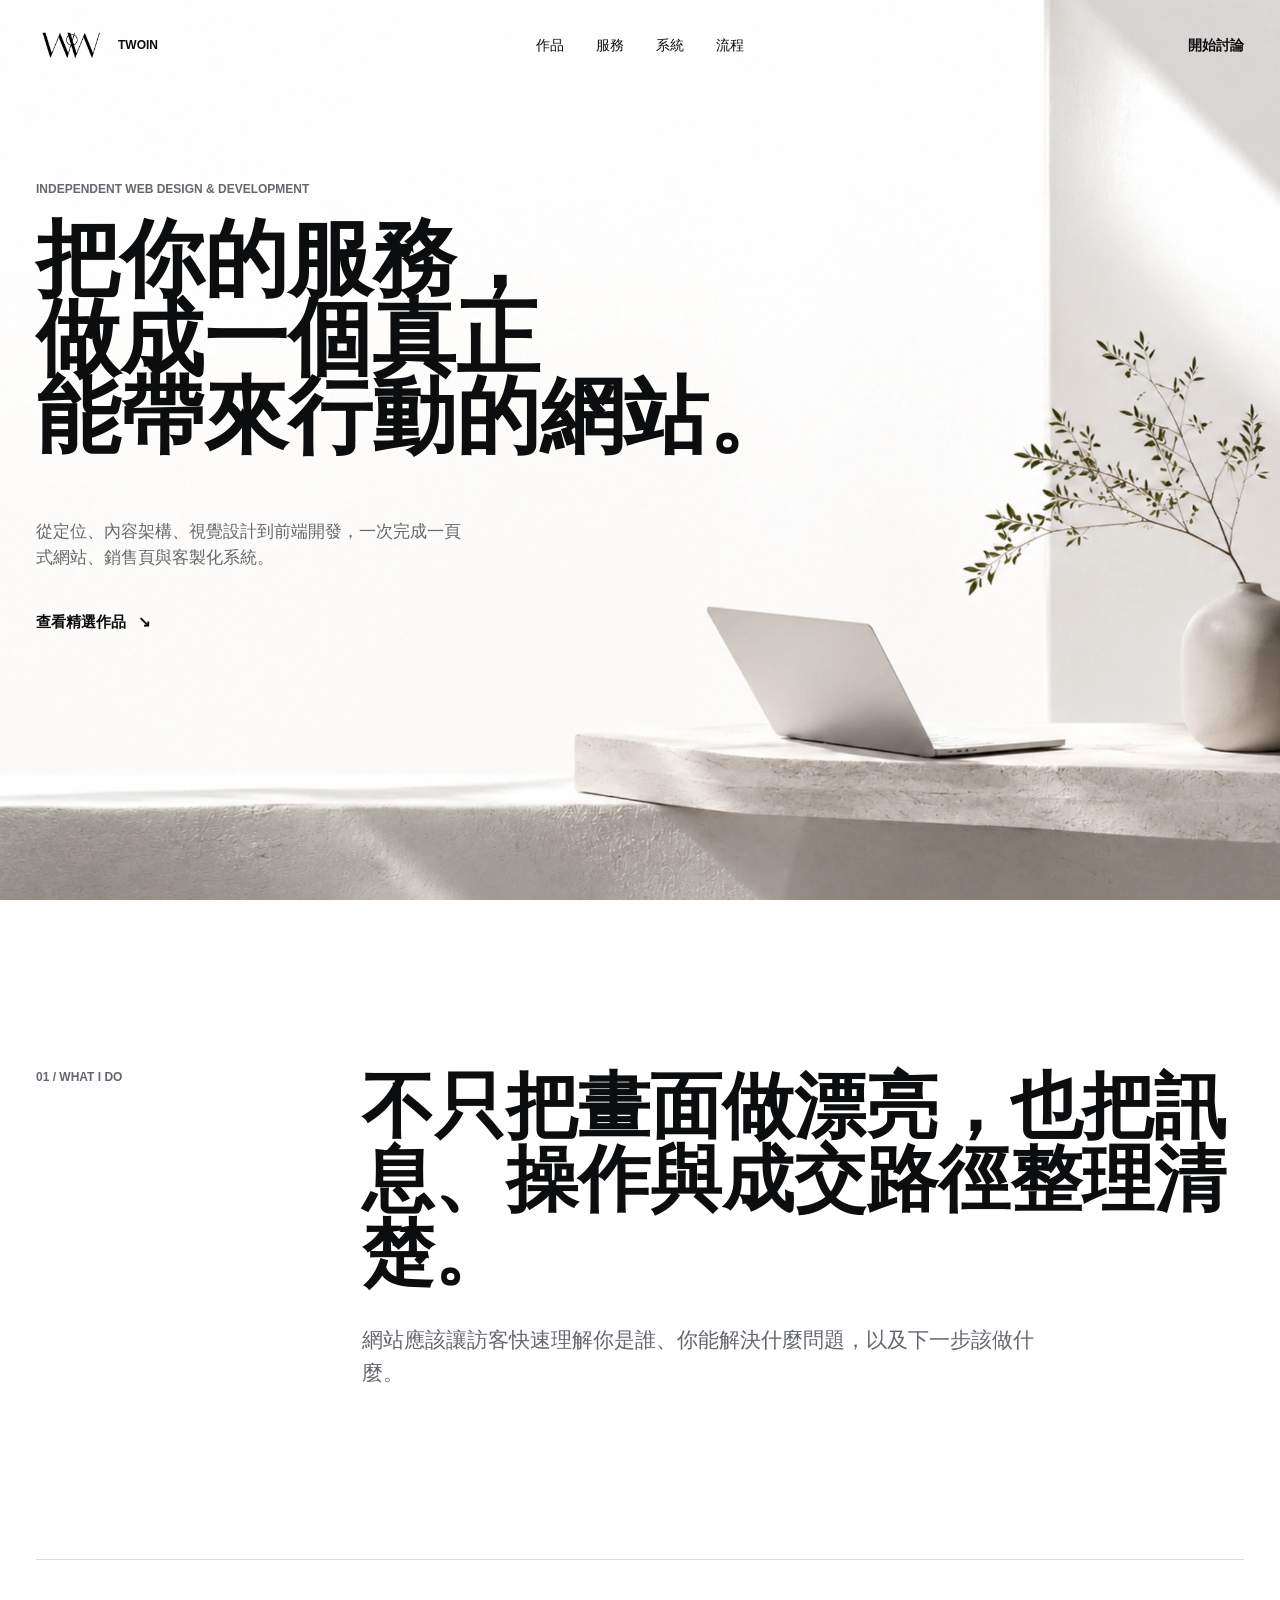
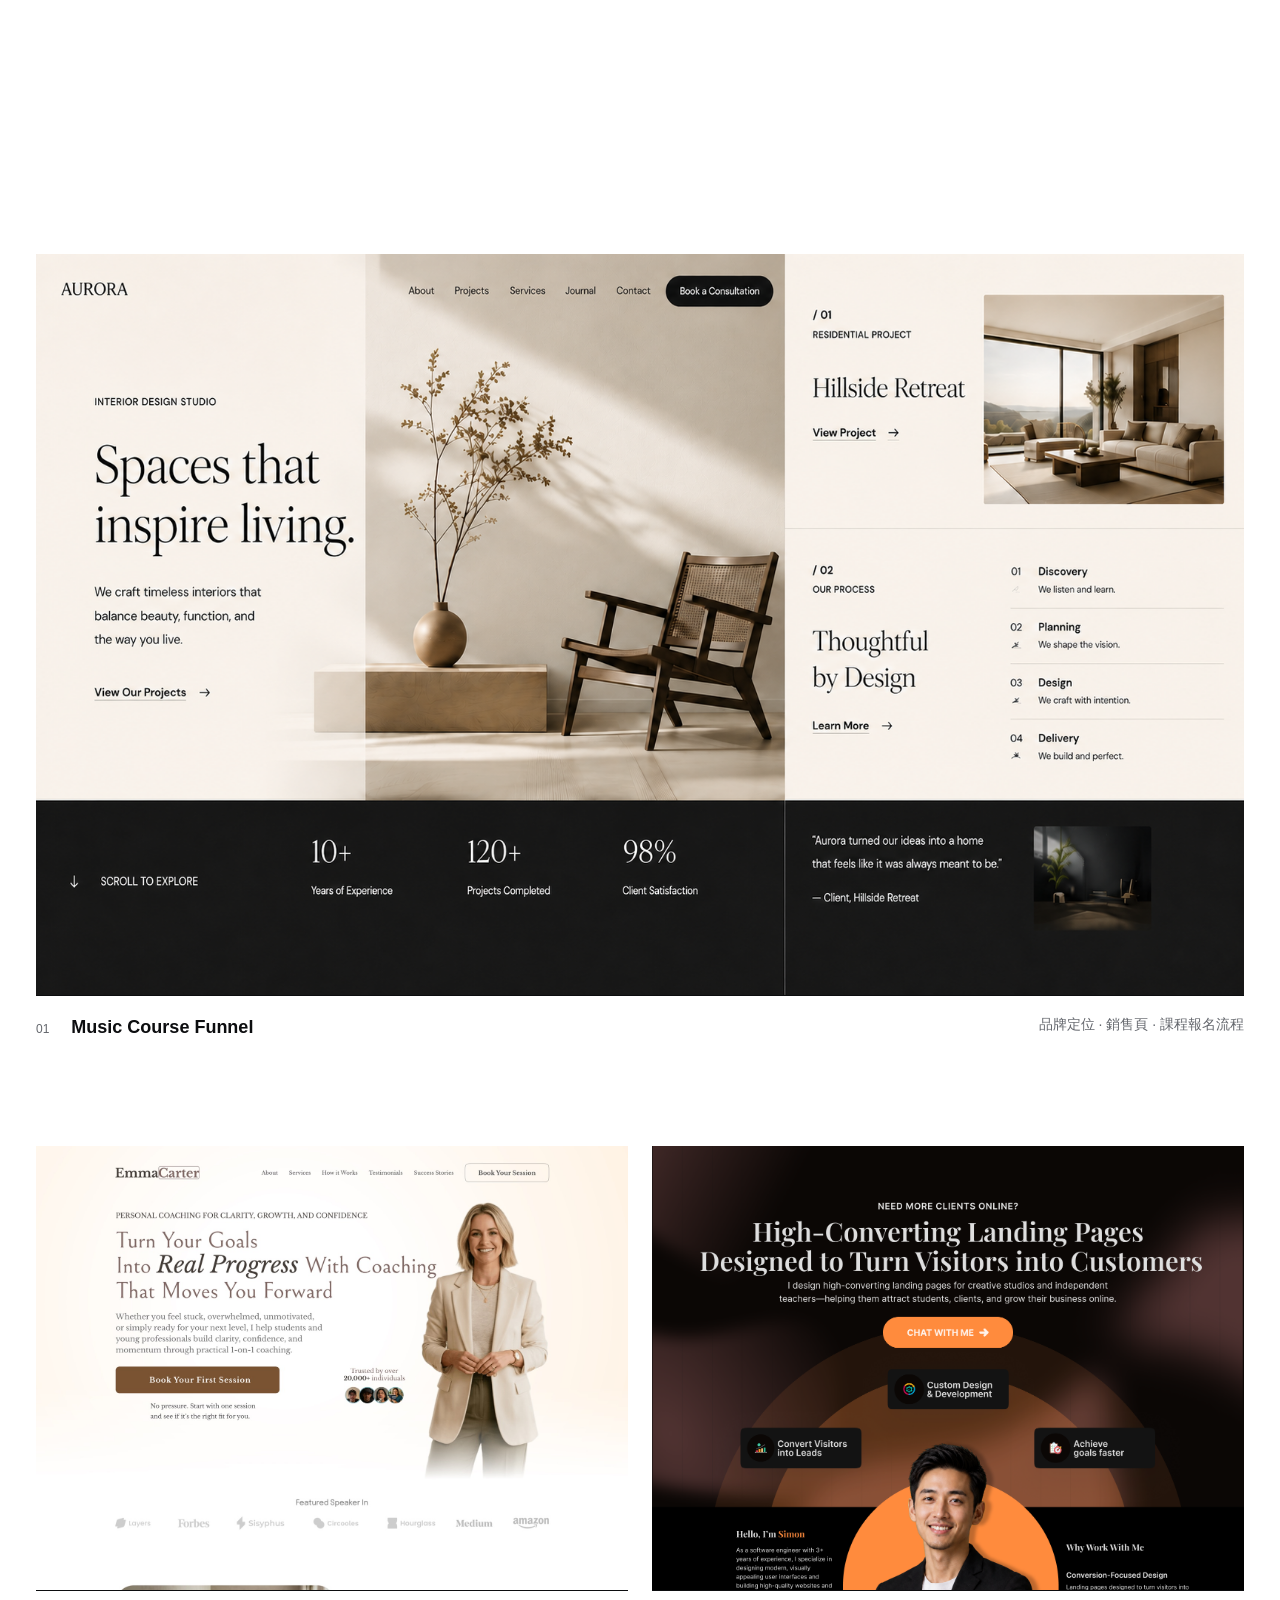
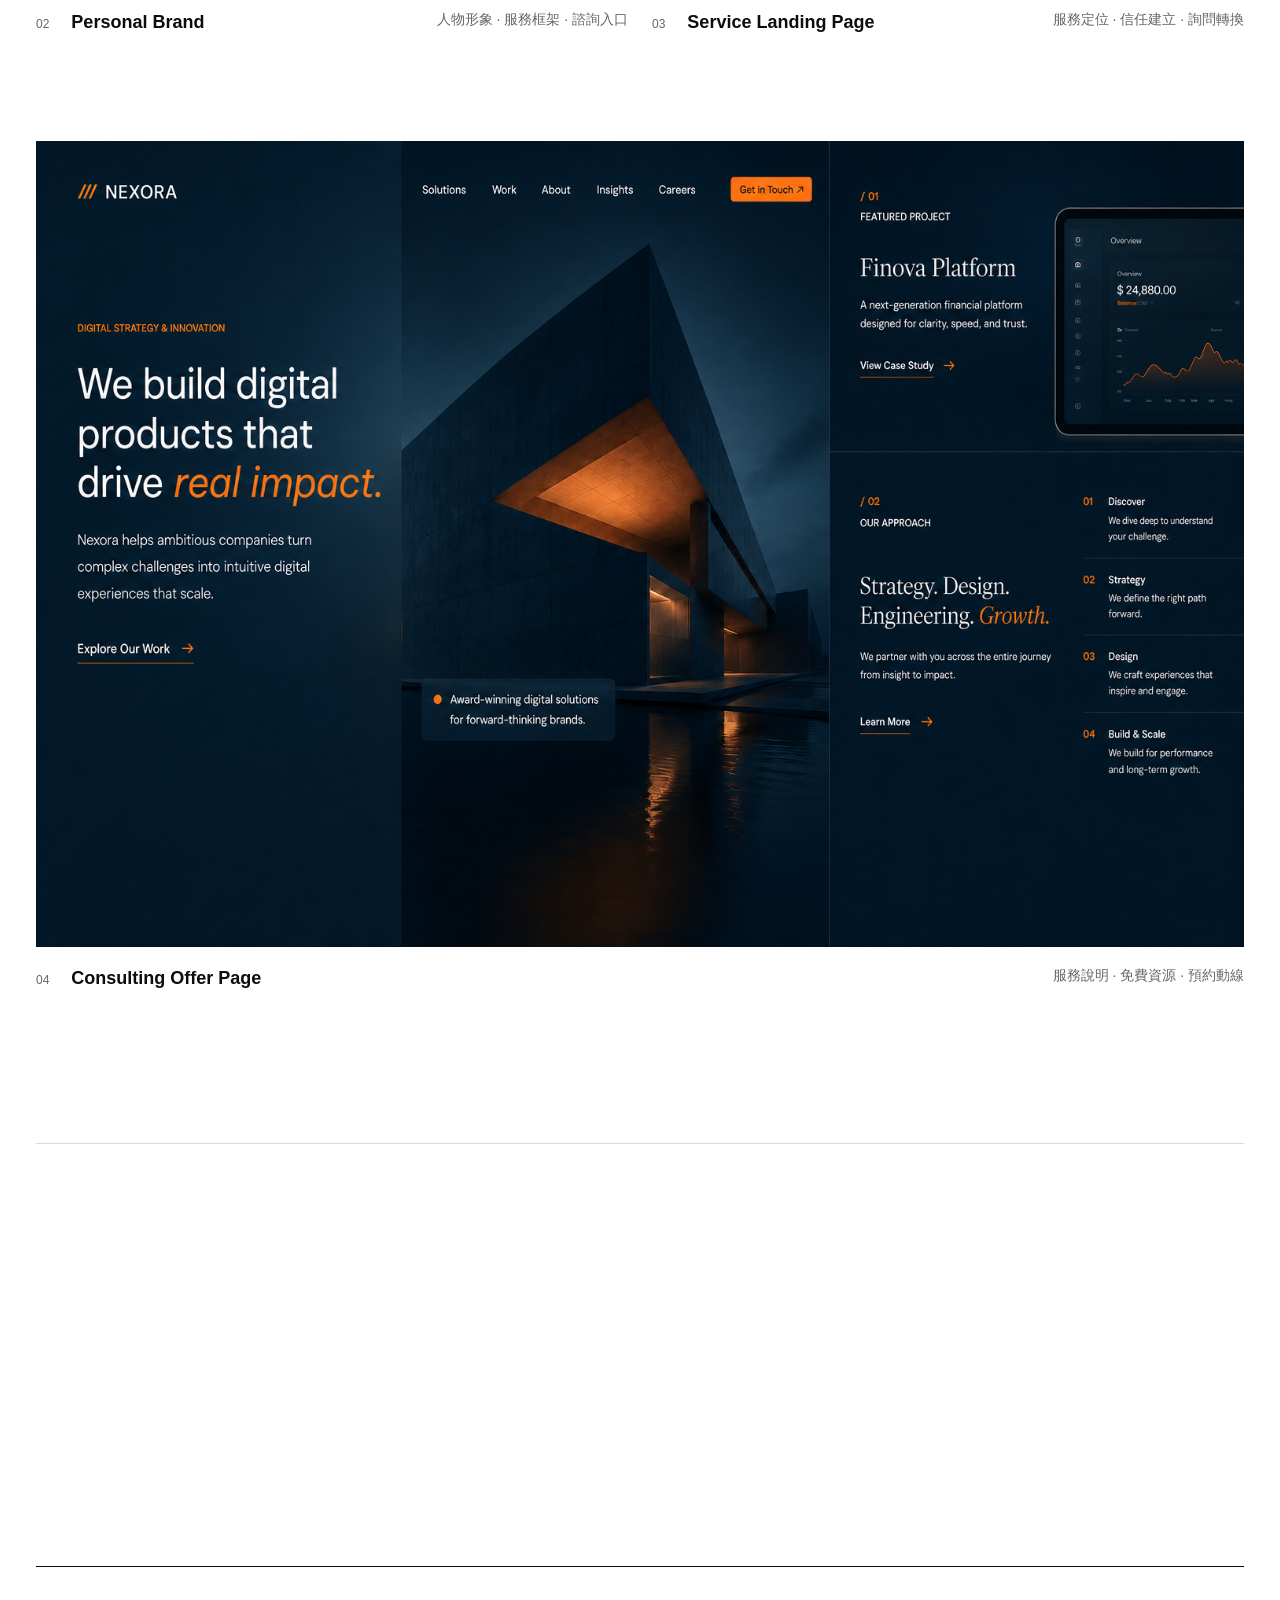
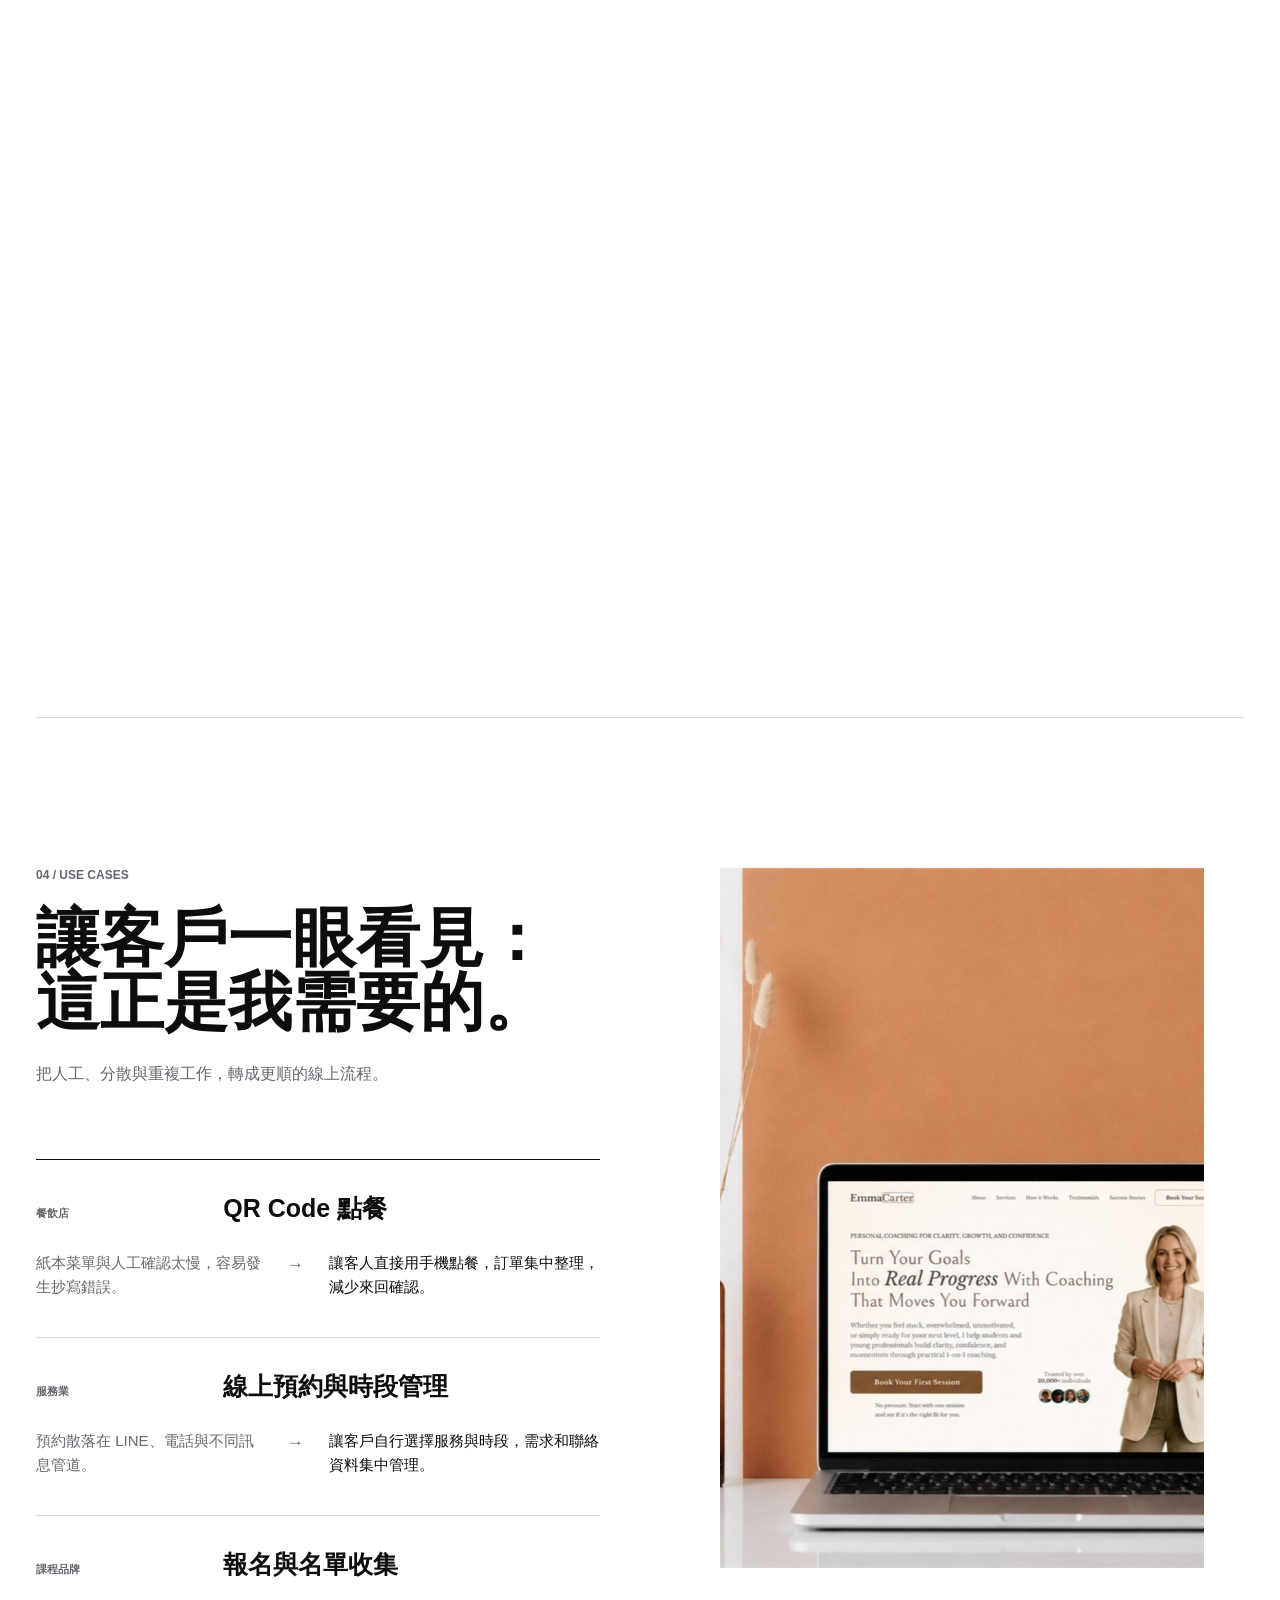
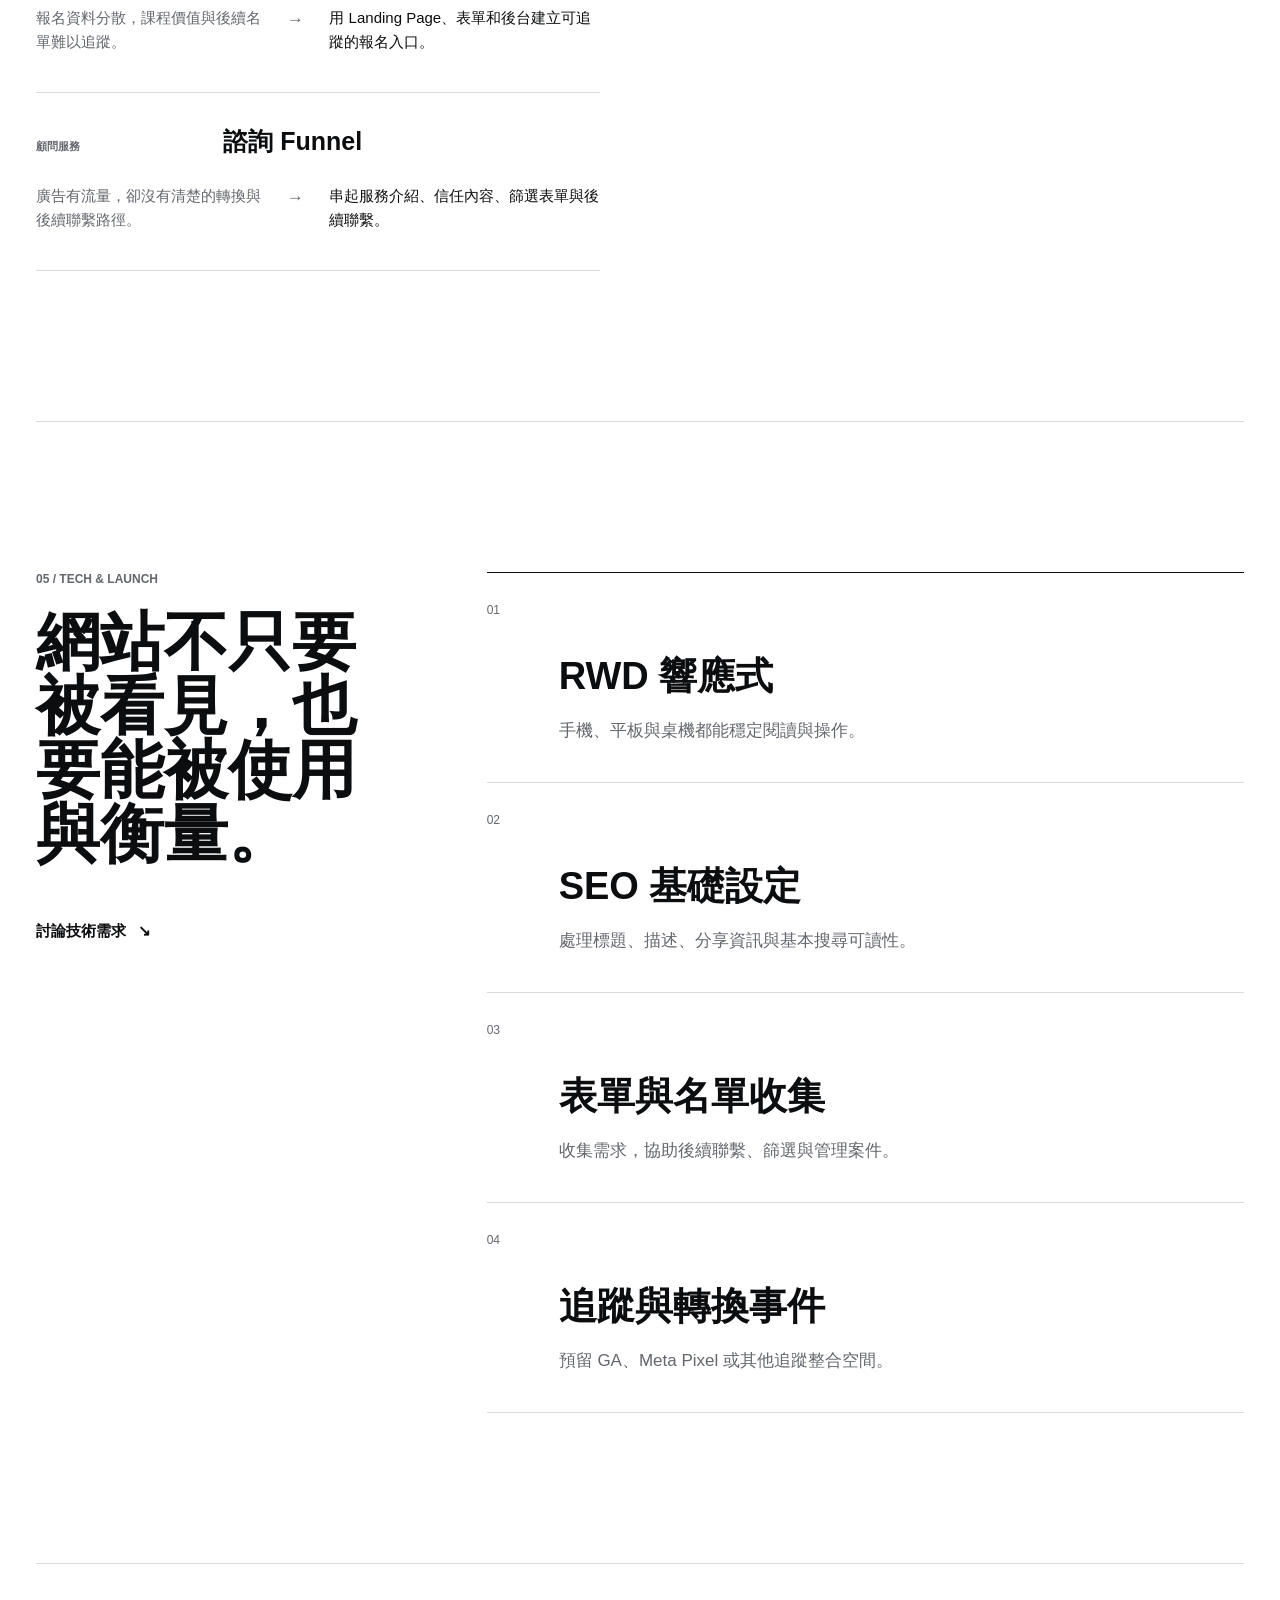
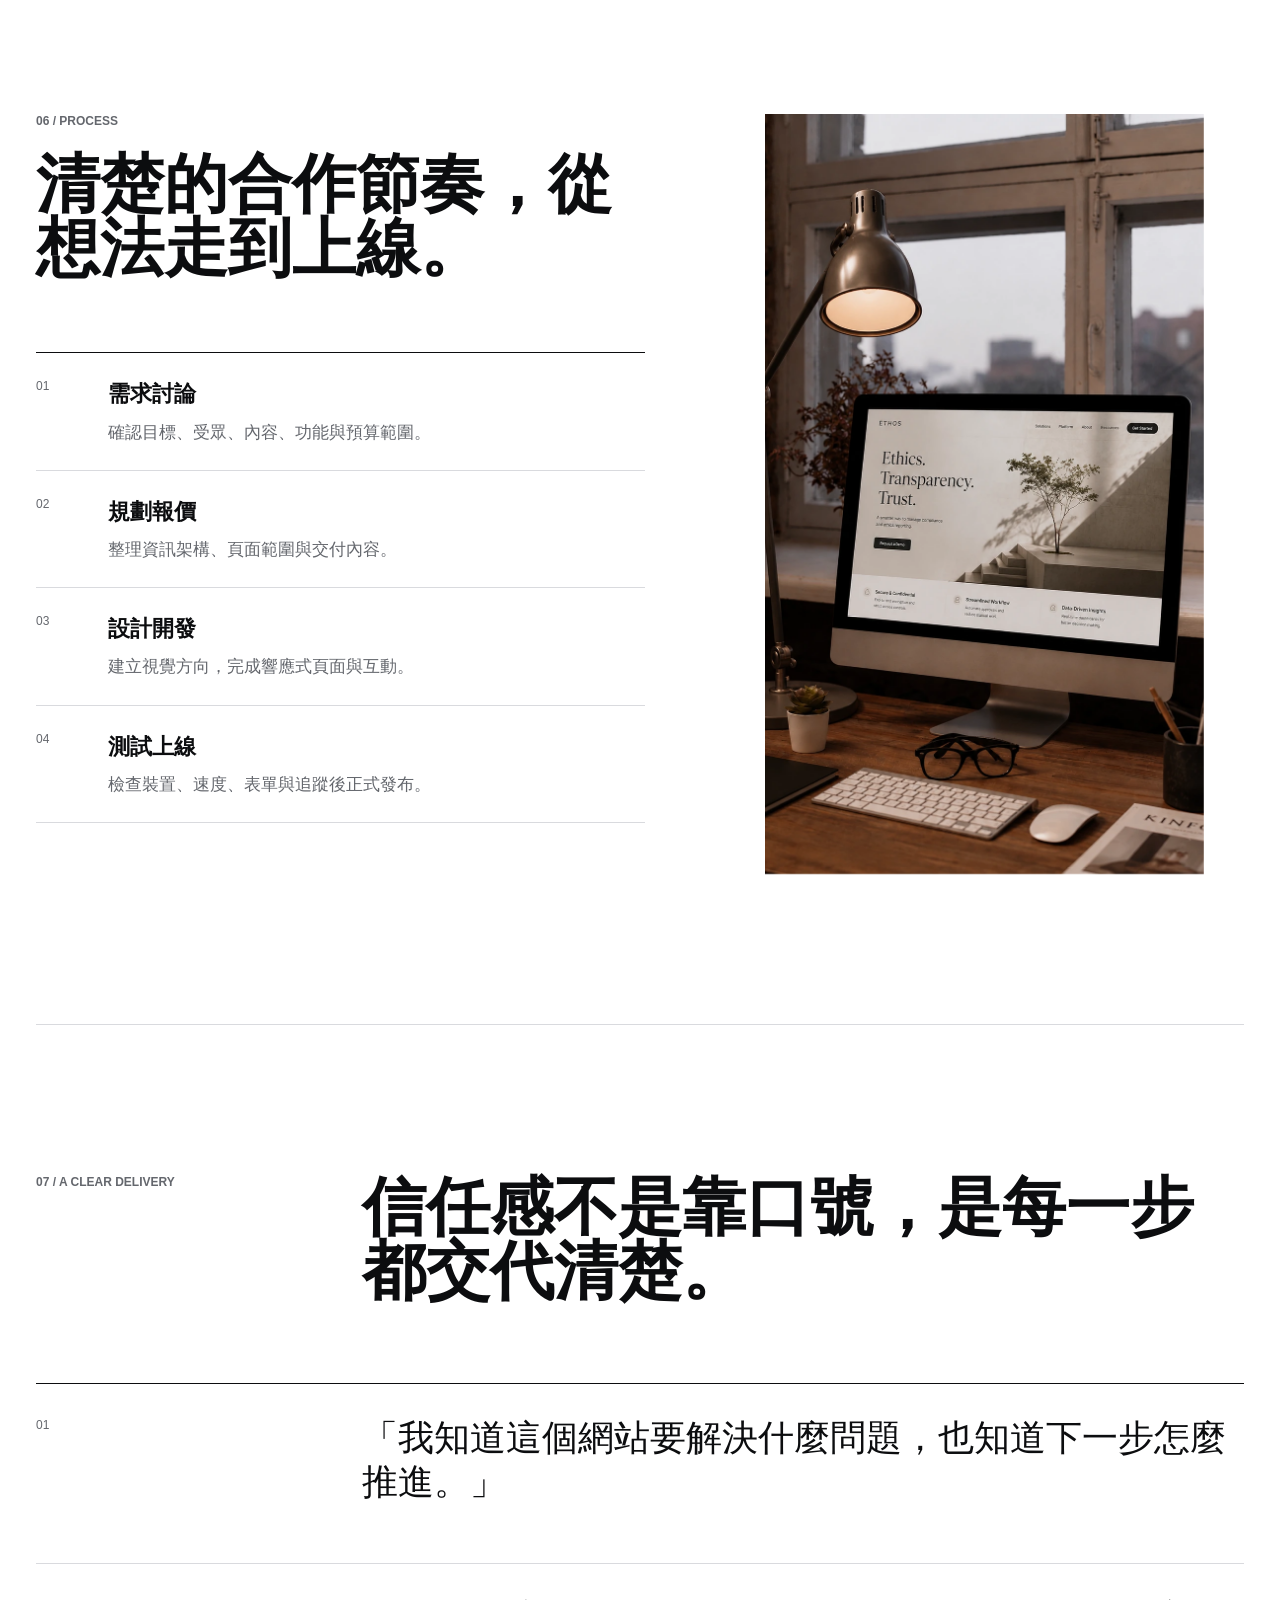
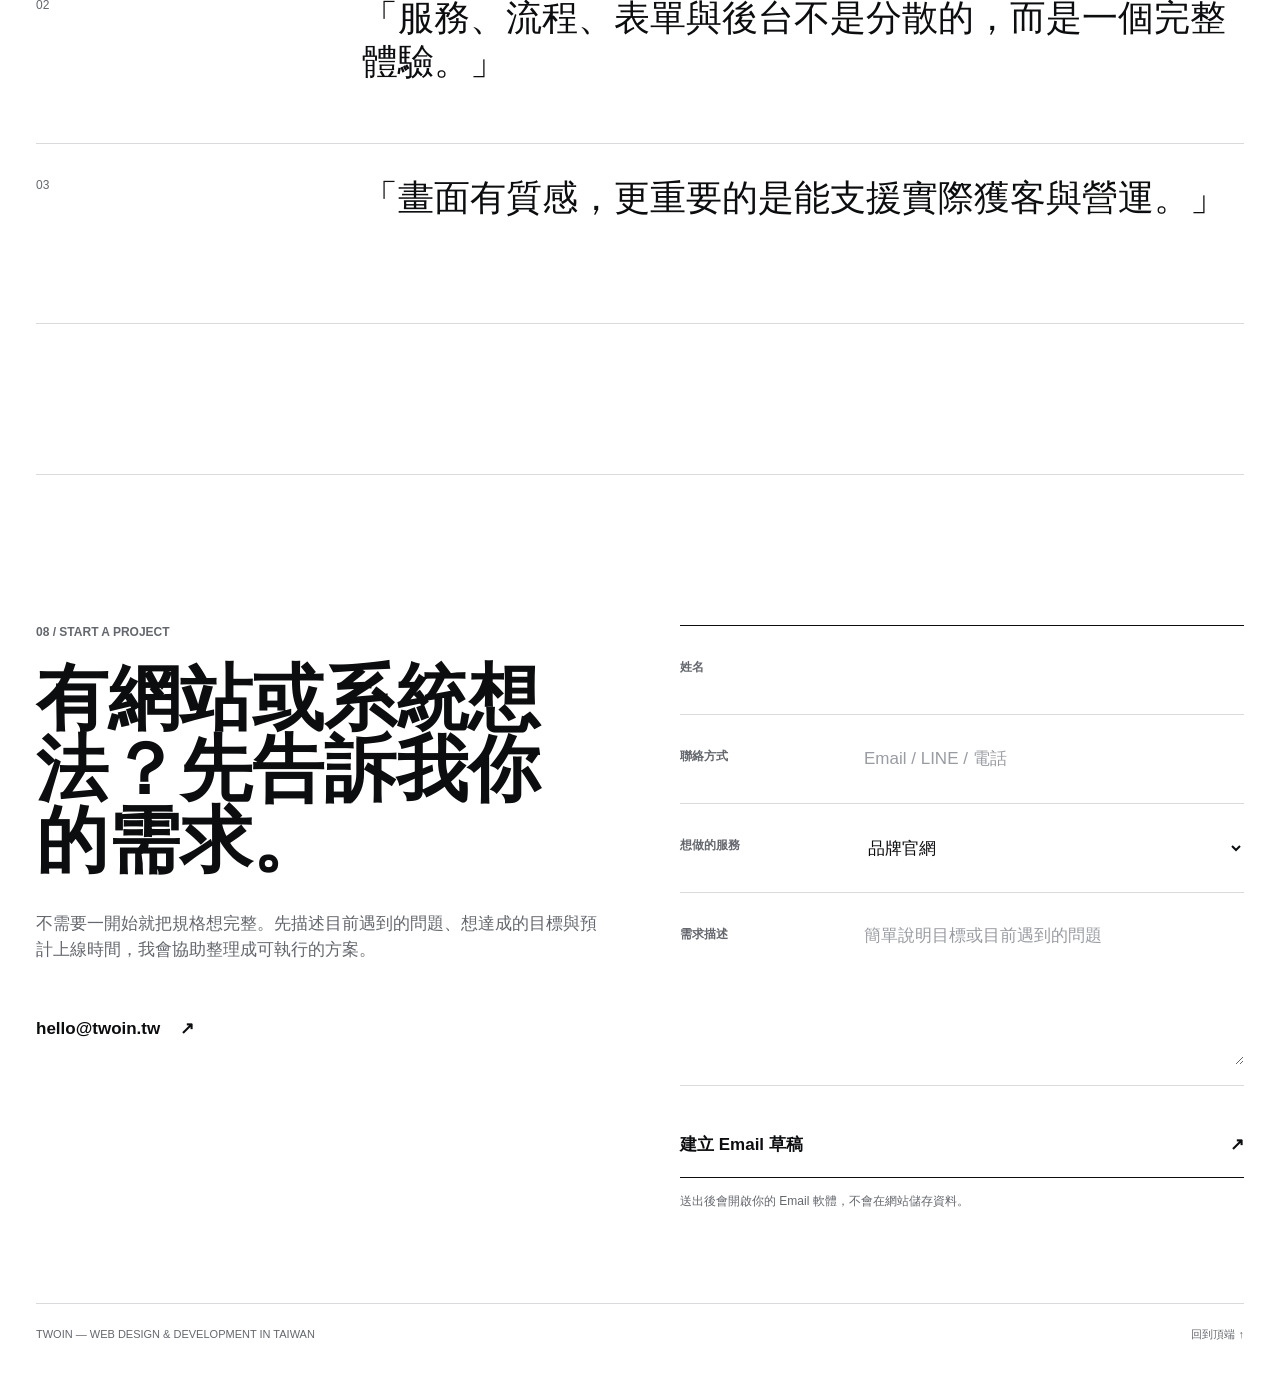
==== index.html @ ee0a01c5 "Add bilingual V2 website" ====
<!doctype html>
<html lang="zh-Hant">
  <head>
    <meta charset="utf-8" />
    <meta name="viewport" content="width=device-width, initial-scale=1" />
    <meta
      name="description"
      content="TWOIN 提供一頁式網站、銷售頁與客製化網站系統，從定位、設計、前端開發到上線一次完成。"
    />
    <meta name="theme-color" content="#ffffff" />
    <title>TWOIN｜網站設計、銷售頁與客製化系統</title>
    <link rel="alternate" hreflang="zh-Hant" href="./" />
    <link rel="alternate" hreflang="en" href="./en/" />
    <link rel="alternate" hreflang="x-default" href="./" />
    <link rel="preload" as="image" href="./assets/design/home-hero-background-v2.webp" type="image/webp" fetchpriority="high" />
    <link rel="stylesheet" href="./styles.css" />
    <noscript><style>.reveal{opacity:1;transform:none}</style></noscript>
    <script src="./app.js" defer></script>
  </head>
  <body>
    <a class="skip-link" href="#main">跳至主要內容</a>

    <header class="site-header" data-header>
      <a class="brand" href="#top" aria-label="TWOIN 首頁">
        <img src="./assets/design/twoin-logo-mark.png" alt="" width="240" height="110" />
        <span>TWOIN</span>
      </a>

      <nav class="main-nav" id="main-nav" aria-label="主要導覽" data-nav>
        <a href="#work">作品</a>
        <a href="#services">服務</a>
        <a href="#systems">系統</a>
        <a href="#process">流程</a>
      </nav>

      <a class="header-cta" href="#contact">開始討論</a>
      <button class="menu-toggle" type="button" aria-label="開啟選單" aria-controls="main-nav" aria-expanded="false" data-menu-toggle>
        <span></span><span></span>
      </button>
    </header>

    <main id="main">
      <section class="hero section-shell" id="top">
        <div class="hero-copy reveal">
          <p class="eyebrow">Independent web design &amp; development</p>
          <h1>把你的服務，<br />做成一個真正<br />能帶來行動的網站。</h1>
          <div class="hero-intro">
            <p>從定位、內容架構、視覺設計到前端開發，一次完成一頁式網站、銷售頁與客製化系統。</p>
            <a class="text-link" href="#work">查看精選作品 <span aria-hidden="true">↘</span></a>
          </div>
        </div>
      </section>

      <section class="statement section-shell" id="intro" aria-labelledby="statement-title">
        <p class="section-index reveal">01 / What I do</p>
        <div class="statement-content reveal">
          <h2 id="statement-title">不只把畫面做漂亮，也把訊息、操作與成交路徑整理清楚。</h2>
          <p>網站應該讓訪客快速理解你是誰、你能解決什麼問題，以及下一步該做什麼。</p>
        </div>
      </section>

      <section class="work section-shell" id="work" aria-labelledby="work-title">
        <div class="section-heading reveal">
          <p class="section-index">02 / Selected work</p>
          <h2 id="work-title">讓作品自己說話。</h2>
          <p>精選不同類型的網站作品，呈現實際的設計成果與應用方式。</p>
        </div>

        <div class="project-list">
          <article class="project project-wide reveal">
            <a href="#contact" aria-label="洽談音樂課程銷售頁專案">
              <div class="project-media project-media-showcase">
                <img src="./assets/work/aurora-showcase-full.png" alt="室內設計工作室網站版面案例" width="1602" height="982" loading="lazy" />
              </div>
              <div class="project-meta">
                <div><span>01</span><h3>Music Course Funnel</h3></div>
                <p>品牌定位 · 銷售頁 · 課程報名流程</p>
              </div>
            </a>
          </article>

          <article class="project reveal">
            <a href="#contact" aria-label="洽談教練個人品牌網站專案">
              <div class="project-media project-media-page">
                <img src="./assets/work/clarity-coach-landing.jpg" alt="教練個人品牌網站案例" width="1600" height="7960" loading="lazy" />
              </div>
              <div class="project-meta">
                <div><span>02</span><h3>Personal Brand</h3></div>
                <p>人物形象 · 服務框架 · 諮詢入口</p>
              </div>
            </a>
          </article>

          <article class="project reveal">
            <a href="#contact" aria-label="洽談網站設計服務頁專案">
              <div class="project-media project-media-page">
                <img src="./assets/work/music-lesson-landing.png" alt="網站設計服務 Landing Page 新版案例" width="1600" height="5742" loading="lazy" />
              </div>
              <div class="project-meta">
                <div><span>03</span><h3>Service Landing Page</h3></div>
                <p>服務定位 · 信任建立 · 詢問轉換</p>
              </div>
            </a>
          </article>

          <article class="project project-wide reveal">
            <a href="#contact" aria-label="洽談顧問服務轉換頁專案">
              <div class="project-media project-media-nexora">
                <img src="./assets/work/nexora-showcase-complete-v2.png" alt="數位產品與平台設計網站案例" width="1536" height="1024" loading="lazy" />
              </div>
              <div class="project-meta">
                <div><span>04</span><h3>Consulting Offer Page</h3></div>
                <p>服務說明 · 免費資源 · 預約動線</p>
              </div>
            </a>
          </article>
        </div>
      </section>

      <section class="services section-shell" id="services" aria-labelledby="services-title">
        <div class="section-heading reveal">
          <p class="section-index">03 / Services</p>
          <h2 id="services-title">從第一個頁面，到能長期使用的網站系統。</h2>
          <p>依照你的商業目標與實際營運方式，選擇合適的交付範圍。</p>
        </div>

        <div class="service-rows">
          <article class="service-row reveal">
            <span>01</span><h3>品牌官網</h3><p>建立可信任的公司形象，整理服務、品牌資訊、聯絡入口與 SEO 基礎。</p>
          </article>
          <article class="service-row reveal">
            <span>02</span><h3>Landing Page</h3><p>聚焦一個產品或服務，讓訪客更容易理解價值、留下名單或預約。</p>
          </article>
          <article class="service-row reveal">
            <span>03</span><h3>銷售頁與 Funnel</h3><p>串起流量、信任、表單與後續聯繫，讓行銷不只停在曝光。</p>
          </article>
          <article class="service-row reveal">
            <span>04</span><h3>客製化網站系統</h3><p>依營運流程規劃預約、報名、訂單、資料收集與後台管理。</p>
          </article>
        </div>

      </section>

      <section class="use-cases section-shell" id="use-cases" aria-labelledby="use-cases-title">
        <div class="use-cases-copy reveal">
          <p class="section-index">04 / Use cases</p>
          <h2 id="use-cases-title">讓客戶一眼看見：這正是我需要的。</h2>
          <p class="use-cases-subtitle" id="systems">把人工、分散與重複工作，轉成更順的線上流程。</p>

          <div class="use-case-list">
            <article>
              <header class="use-case-heading"><span>餐飲店</span><h3>QR Code 點餐</h3></header>
              <div class="use-case-flow">
                <div><p>紙本菜單與人工確認太慢，容易發生抄寫錯誤。</p></div>
                <span class="case-arrow" aria-hidden="true">→</span>
                <div><p>讓客人直接用手機點餐，訂單集中整理，減少來回確認。</p></div>
              </div>
            </article>
            <article>
              <header class="use-case-heading"><span>服務業</span><h3>線上預約與時段管理</h3></header>
              <div class="use-case-flow">
                <div><p>預約散落在 LINE、電話與不同訊息管道。</p></div>
                <span class="case-arrow" aria-hidden="true">→</span>
                <div><p>讓客戶自行選擇服務與時段，需求和聯絡資料集中管理。</p></div>
              </div>
            </article>
            <article>
              <header class="use-case-heading"><span>課程品牌</span><h3>報名與名單收集</h3></header>
              <div class="use-case-flow">
                <div><p>報名資料分散，課程價值與後續名單難以追蹤。</p></div>
                <span class="case-arrow" aria-hidden="true">→</span>
                <div><p>用 Landing Page、表單和後台建立可追蹤的報名入口。</p></div>
              </div>
            </article>
            <article>
              <header class="use-case-heading"><span>顧問服務</span><h3>諮詢 Funnel</h3></header>
              <div class="use-case-flow">
                <div><p>廣告有流量，卻沒有清楚的轉換與後續聯繫路徑。</p></div>
                <span class="case-arrow" aria-hidden="true">→</span>
                <div><p>串起服務介紹、信任內容、篩選表單與後續聯繫。</p></div>
              </div>
            </article>
          </div>
        </div>
        <figure class="use-cases-media reveal">
          <img src="./assets/design/Page5.jpg" alt="顧問服務網站顯示於筆記型電腦的使用情境" width="933" height="1024" loading="lazy" />
        </figure>
      </section>

      <section class="tech section-shell" id="tech" aria-labelledby="tech-title">
        <div class="tech-intro reveal">
          <p class="section-index">05 / Tech &amp; launch</p>
          <h2 id="tech-title">網站不只要被看見，也要能被使用與衡量。</h2>
          <a class="text-link" href="#contact">討論技術需求 <span aria-hidden="true">↘</span></a>
        </div>
        <div class="tech-list">
          <article class="reveal"><span>01</span><h3>RWD 響應式</h3><p>手機、平板與桌機都能穩定閱讀與操作。</p></article>
          <article class="reveal"><span>02</span><h3>SEO 基礎設定</h3><p>處理標題、描述、分享資訊與基本搜尋可讀性。</p></article>
          <article class="reveal"><span>03</span><h3>表單與名單收集</h3><p>收集需求，協助後續聯繫、篩選與管理案件。</p></article>
          <article class="reveal"><span>04</span><h3>追蹤與轉換事件</h3><p>預留 GA、Meta Pixel 或其他追蹤整合空間。</p></article>
        </div>
      </section>

      <section class="process section-shell" id="process" aria-labelledby="process-title">
        <div class="process-copy reveal">
          <p class="section-index">06 / Process</p>
          <h2 id="process-title">清楚的合作節奏，從想法走到上線。</h2>
          <ol class="process-list">
            <li><span>01</span><div><h3>需求討論</h3><p>確認目標、受眾、內容、功能與預算範圍。</p></div></li>
            <li><span>02</span><div><h3>規劃報價</h3><p>整理資訊架構、頁面範圍與交付內容。</p></div></li>
            <li><span>03</span><div><h3>設計開發</h3><p>建立視覺方向，完成響應式頁面與互動。</p></div></li>
            <li><span>04</span><div><h3>測試上線</h3><p>檢查裝置、速度、表單與追蹤後正式發布。</p></div></li>
          </ol>
        </div>
        <figure class="process-media reveal">
          <img src="./assets/design/Page8-v3.webp" alt="網站專案於桌上型電腦中開發與測試" width="1023" height="1537" loading="lazy" />
        </figure>
      </section>

      <section class="proof section-shell" aria-labelledby="proof-title">
        <div class="section-heading reveal">
          <p class="section-index">07 / A clear delivery</p>
          <h2 id="proof-title">信任感不是靠口號，是每一步都交代清楚。</h2>
        </div>
        <div class="proof-list">
          <blockquote class="reveal"><span>01</span><p>「我知道這個網站要解決什麼問題，也知道下一步怎麼推進。」</p></blockquote>
          <blockquote class="reveal"><span>02</span><p>「服務、流程、表單與後台不是分散的，而是一個完整體驗。」</p></blockquote>
          <blockquote class="reveal"><span>03</span><p>「畫面有質感，更重要的是能支援實際獲客與營運。」</p></blockquote>
        </div>
      </section>

      <section class="contact section-shell" id="contact" aria-labelledby="contact-title">
        <div class="contact-copy reveal">
          <p class="section-index">08 / Start a project</p>
          <h2 id="contact-title">有網站或系統想法？先告訴我你的需求。</h2>
          <p>不需要一開始就把規格想完整。先描述目前遇到的問題、想達成的目標與預計上線時間，我會協助整理成可執行的方案。</p>
          <a class="contact-mail" href="mailto:hello@twoin.tw">hello@twoin.tw <span aria-hidden="true">↗</span></a>
        </div>

        <form class="contact-form" data-contact-form>
          <div class="field-row">
            <label for="name">姓名</label>
            <input id="name" type="text" name="name" autocomplete="name" required />
          </div>
          <div class="field-row">
            <label for="contact-method">聯絡方式</label>
            <input id="contact-method" type="text" name="contact" autocomplete="email" placeholder="Email / LINE / 電話" required />
          </div>
          <div class="field-row">
            <label for="service">想做的服務</label>
            <select id="service" name="service">
              <option>品牌官網</option><option>Landing Page</option><option>銷售頁與 Funnel</option><option>客製化網站系統</option><option>還不確定，想先討論</option>
            </select>
          </div>
          <div class="field-row field-message">
            <label for="message">需求描述</label>
            <textarea id="message" name="message" rows="5" placeholder="簡單說明目標或目前遇到的問題" required></textarea>
          </div>
          <button type="submit">建立 Email 草稿 <span aria-hidden="true">↗</span></button>
          <p class="form-note" data-form-status aria-live="polite">送出後會開啟你的 Email 軟體，不會在網站儲存資料。</p>
        </form>

        <footer class="site-footer">
          <p>TWOIN — Web design &amp; development in Taiwan</p>
          <a href="#top">回到頂端 ↑</a>
        </footer>
      </section>
    </main>
  </body>
</html>
---- styles.css ----
:root {
  --paper: #ffffff;
  --ink: #0c0d0f;
  --muted: #64676d;
  --line: #d9dade;
  --soft: #f2f3f5;
  --accent: #155eef;
  --shell: min(1440px, calc(100% - 72px));
  --sans: Inter, "Helvetica Neue", Arial, "PingFang TC", "Noto Sans TC", sans-serif;
  --ease: cubic-bezier(0.22, 1, 0.36, 1);
}

/* V2 reverse rules live in DESIGN-RULES.md. Keep the page white, typographic,
   work-first, and restrained. Essential content must never depend on motion. */

* { box-sizing: border-box; }
html { scroll-behavior: smooth; scroll-padding-top: 92px; }
body {
  margin: 0;
  overflow-x: hidden;
  color: var(--ink);
  background: var(--paper);
  font-family: var(--sans);
  font-size: 17px;
  line-height: 1.55;
  letter-spacing: 0;
  -webkit-font-smoothing: antialiased;
}
body.nav-open { overflow: hidden; }
img { display: block; width: 100%; height: auto; }
a { color: inherit; text-decoration: none; }
button, input, select, textarea { color: inherit; font: inherit; }
button, a, select { touch-action: manipulation; }
h1, h2, h3, p, figure, blockquote { margin-top: 0; }

:focus-visible { outline: 3px solid var(--accent); outline-offset: 4px; }
.skip-link {
  position: fixed;
  top: 12px;
  left: 12px;
  z-index: 1000;
  padding: 12px 16px;
  background: var(--ink);
  color: white;
  transform: translateY(-160%);
}
.skip-link:focus { transform: translateY(0); }
.section-shell { width: var(--shell); margin-inline: auto; }

.site-header {
  position: sticky;
  top: 0;
  z-index: 100;
  width: var(--shell);
  min-height: 92px;
  margin-inline: auto;
  display: grid;
  grid-template-columns: 1fr auto 1fr;
  align-items: center;
  border-bottom: 1px solid transparent;
  background: transparent;
}
.site-header::before {
  position: absolute;
  inset: 0 50%;
  z-index: -1;
  width: 100vw;
  border-bottom: 1px solid transparent;
  background: rgba(255, 255, 255, 0.94);
  box-shadow: 0 10px 28px rgba(12, 13, 15, 0.04);
  content: "";
  opacity: 0;
  transform: translateX(-50%);
  transition: opacity 240ms ease, border-color 240ms ease;
  backdrop-filter: blur(14px);
}
.site-header.is-scrolled {
  border-color: transparent;
}
.site-header.is-scrolled::before {
  border-color: var(--line);
  opacity: 1;
}
.brand { display: inline-flex; width: max-content; align-items: center; gap: 10px; font-size: 12px; font-weight: 750; }
.brand img { width: 72px; height: 34px; object-fit: contain; filter: brightness(0); }
.main-nav { display: flex; align-items: center; gap: 32px; font-size: 14px; }
.main-nav a, .header-cta, .text-link, .contact-mail { position: relative; }
.main-nav a::after, .header-cta::after, .text-link::after, .contact-mail::after {
  position: absolute;
  right: 0;
  bottom: -5px;
  left: 0;
  height: 1px;
  background: currentColor;
  content: "";
  transform: scaleX(0);
  transform-origin: right;
  transition: transform 240ms var(--ease);
}
.main-nav a:hover::after, .header-cta:hover::after, .text-link:hover::after, .contact-mail:hover::after {
  transform: scaleX(1);
  transform-origin: left;
}
.header-cta { justify-self: end; font-size: 14px; font-weight: 700; }
.menu-toggle {
  display: none;
  width: 46px;
  height: 46px;
  padding: 12px 9px;
  border: 0;
  background: transparent;
  cursor: pointer;
}
.menu-toggle span { display: block; width: 100%; height: 1px; margin: 7px 0; background: var(--ink); transition: transform 220ms var(--ease); }

.eyebrow, .section-index {
  margin-bottom: 24px;
  color: var(--muted);
  font-size: 12px;
  font-weight: 700;
  line-height: 1.2;
  text-transform: uppercase;
}

.hero {
  position: relative;
  isolation: isolate;
  min-height: calc(100svh - 92px);
  padding: 90px 0 64px;
  display: flex;
  flex-direction: column;
  justify-content: flex-start;
}
.hero::before {
  position: absolute;
  top: -92px;
  left: 50%;
  z-index: -1;
  width: 100vw;
  height: calc(100% + 92px);
  background: var(--paper) url("./assets/design/home-hero-background-v2.webp") center center / cover no-repeat;
  content: "";
  transform: translateX(-50%);
}
.hero-copy { max-width: 780px; }
.hero-copy .eyebrow { margin-bottom: 24px; }
.hero h1 {
  max-width: 780px;
  margin-bottom: 0;
  font-size: 84px;
  font-weight: 780;
  line-height: 0.93;
}
.hero-intro { max-width: 430px; margin-top: 64px; }
.hero-intro p { margin-bottom: 28px; color: var(--muted); }
.text-link { display: inline-flex; min-height: 44px; align-items: center; gap: 12px; font-size: 15px; font-weight: 700; }

.statement {
  padding: 170px 0;
  display: grid;
  grid-template-columns: 1fr 3fr;
  gap: 32px;
  border-bottom: 1px solid var(--line);
}
.statement-content h2 {
  max-width: 1120px;
  margin-bottom: 34px;
  font-size: 72px;
  font-weight: 650;
  line-height: 1.02;
}
.statement-content > p { max-width: 700px; margin-bottom: 0; color: var(--muted); font-size: 21px; }

.work, .services, .tech, .proof { padding: 150px 0; border-bottom: 1px solid var(--line); }
.section-heading {
  margin-bottom: 80px;
  display: grid;
  grid-template-columns: 1fr 2fr 1fr;
  gap: 32px;
  align-items: end;
}
.section-heading .section-index { align-self: start; }
.section-heading h2 { margin-bottom: 0; font-size: 64px; font-weight: 680; line-height: 1; }
.section-heading > p:last-child { max-width: 360px; margin: 0 0 6px; color: var(--muted); }

.project-list { display: grid; grid-template-columns: repeat(2, minmax(0, 1fr)); gap: 104px 24px; }
.project-wide { grid-column: 1 / -1; }
.project-media { overflow: hidden; background: var(--soft); }
.project-media-wide { aspect-ratio: 2400 / 760; }
.project-media-showcase { aspect-ratio: 1602 / 982; }
.project-media-nexora { background: #031928; }
.project-media-page { aspect-ratio: 4 / 3; }
.project-media img { height: 100%; object-fit: cover; transition: transform 400ms var(--ease); }
.project-media-page img { object-position: top center; }
.project-media-nexora img { height: auto; object-fit: contain; object-position: top center; }
.project a:hover .project-media img { transform: scale(1.018); }
.project a:hover .project-media-nexora img { transform: none; }
.project-meta {
  padding-top: 18px;
  display: flex;
  justify-content: space-between;
  gap: 24px;
  border-top: 1px solid var(--ink);
}
.project-meta div { display: flex; align-items: baseline; gap: 22px; }
.project-meta span { color: var(--muted); font-size: 12px; }
.project-meta h3 { margin: 0; font-size: 18px; font-weight: 700; }
.project-meta p { margin: 0; color: var(--muted); font-size: 14px; text-align: right; }

.services .section-heading { grid-template-columns: 1fr 2fr 1fr; }
.service-rows { border-top: 1px solid var(--ink); }
.service-row {
  min-height: 150px;
  padding: 30px 0;
  display: grid;
  grid-template-columns: 1fr 2fr 1fr;
  gap: 32px;
  align-items: center;
  border-bottom: 1px solid var(--line);
}
.service-row > span { color: var(--muted); font-size: 12px; }
.service-row h3 { margin: 0; font-size: 42px; font-weight: 620; }
.service-row p { margin: 0; color: var(--muted); }

.use-cases {
  min-height: 100svh;
  padding: 150px 0;
  display: grid;
  grid-template-columns: 1fr 1fr;
  gap: 80px;
  align-items: start;
  border-bottom: 1px solid var(--line);
}
.use-cases-copy h2 { max-width: 650px; margin-bottom: 28px; font-size: 64px; font-weight: 680; line-height: 1; }
.use-cases-subtitle {
  max-width: 560px;
  margin-bottom: 72px;
  color: var(--muted);
  font-size: 16px;
  line-height: 1.55;
  scroll-margin-top: 120px;
}
.use-case-list { border-top: 1px solid var(--ink); }
.use-case-list article {
  padding: 34px 0 38px;
  border-bottom: 1px solid var(--line);
}
.use-case-list { margin-top: 58px; }
.use-case-heading { display: grid; grid-template-columns: 0.62fr 1.38fr; gap: 18px; align-items: baseline; }
.use-case-heading span { color: var(--muted); font-size: 11px; font-weight: 700; text-transform: uppercase; }
.use-case-heading h3 { margin: 0; font-size: 25px; font-weight: 650; line-height: 1.15; }
.use-case-flow {
  margin-top: 28px;
  display: grid;
  grid-template-columns: minmax(0, 1fr) 32px minmax(0, 1.2fr);
  gap: 18px;
  align-items: start;
}
.use-case-flow p { margin: 0; color: var(--muted); font-size: 15px; line-height: 1.6; }
.use-case-flow div:last-child p { color: var(--ink); }
.case-arrow { padding-top: 1px; color: var(--muted); text-align: center; }
.use-cases-media { position: sticky; top: 124px; margin-bottom: 0; }
.use-cases-media img { min-height: 700px; object-fit: cover; }

.tech { display: grid; grid-template-columns: 1fr 2fr; gap: 72px; }
.tech-intro { position: sticky; top: 124px; align-self: start; }
.tech-intro h2 { max-width: 620px; margin-bottom: 42px; font-size: 64px; font-weight: 680; line-height: 1; }
.tech-list { border-top: 1px solid var(--ink); }
.tech-list article {
  min-height: 210px;
  padding: 28px 0;
  display: grid;
  grid-template-columns: 72px 1fr;
  align-content: start;
  border-bottom: 1px solid var(--line);
}
.tech-list span { color: var(--muted); font-size: 12px; }
.tech-list h3 { margin: 46px 0 12px; grid-column: 2; font-size: 38px; font-weight: 620; }
.tech-list p { max-width: 580px; margin: 0; grid-column: 2; color: var(--muted); }

.process {
  min-height: 100svh;
  padding: 150px 0;
  display: grid;
  grid-template-columns: 1.08fr 0.92fr;
  gap: 80px;
  align-items: start;
  border-bottom: 1px solid var(--line);
}
.process-copy h2 { max-width: 720px; margin-bottom: 72px; font-size: 64px; font-weight: 680; line-height: 1; }
.process-list { margin: 0; padding: 0; list-style: none; border-top: 1px solid var(--ink); }
.process-list li { min-height: 112px; padding: 24px 0; display: grid; grid-template-columns: 72px 1fr; border-bottom: 1px solid var(--line); }
.process-list li > span { color: var(--muted); font-size: 12px; }
.process-list h3 { margin: 0 0 8px; font-size: 22px; }
.process-list p { margin: 0; color: var(--muted); }
.process-media { position: sticky; top: 124px; margin-bottom: 0; }
.process-media img { min-height: 760px; object-fit: cover; }

.proof .section-heading { grid-template-columns: 1fr 3fr; }
.proof .section-heading h2 { max-width: 980px; }
.proof-list { border-top: 1px solid var(--ink); }
.proof-list blockquote {
  min-height: 180px;
  margin: 0;
  padding: 32px 0;
  display: grid;
  grid-template-columns: 1fr 3fr;
  gap: 32px;
  align-items: start;
  border-bottom: 1px solid var(--line);
}
.proof-list span { color: var(--muted); font-size: 12px; }
.proof-list p { max-width: 980px; margin: 0; font-size: 36px; font-weight: 560; line-height: 1.22; }

.contact { min-height: 100svh; padding: 150px 0 32px; display: grid; grid-template-columns: 1fr 1fr; gap: 80px; align-content: space-between; }
.contact-copy h2 { max-width: 720px; margin-bottom: 36px; font-size: 72px; font-weight: 680; line-height: 0.98; }
.contact-copy > p:not(.section-index) { max-width: 610px; color: var(--muted); }
.contact-mail { display: inline-flex; min-height: 48px; margin-top: 24px; align-items: center; gap: 20px; font-weight: 700; }
.contact-form { border-top: 1px solid var(--ink); }
.field-row { display: grid; grid-template-columns: 160px 1fr; gap: 24px; padding: 20px 0; border-bottom: 1px solid var(--line); }
.field-row label { padding-top: 12px; color: var(--muted); font-size: 12px; font-weight: 700; text-transform: uppercase; }
.field-row input, .field-row select, .field-row textarea {
  width: 100%;
  min-height: 48px;
  padding: 10px 0;
  border: 0;
  border-radius: 0;
  outline: 0;
  background: transparent;
}
.field-row textarea { resize: vertical; }
.field-row input::placeholder, .field-row textarea::placeholder { color: #999ca2; opacity: 1; }
.field-row:focus-within { border-color: var(--accent); }
.contact-form button {
  width: 100%;
  min-height: 64px;
  margin-top: 28px;
  padding: 14px 0;
  display: flex;
  justify-content: space-between;
  align-items: center;
  border: 0;
  border-bottom: 1px solid var(--ink);
  background: transparent;
  font-weight: 700;
  cursor: pointer;
  transition: color 180ms ease, border-color 180ms ease;
}
.contact-form button:hover { color: var(--accent); border-color: var(--accent); }
.form-note { margin-top: 14px; color: var(--muted); font-size: 12px; }
.site-footer { grid-column: 1 / -1; padding-top: 22px; display: flex; justify-content: space-between; gap: 24px; border-top: 1px solid var(--line); color: var(--muted); font-size: 11px; text-transform: uppercase; }
.site-footer p { margin: 0; }

.reveal { opacity: 0; transform: translateY(22px); transition: opacity 520ms ease, transform 520ms var(--ease); }
.reveal.is-visible { opacity: 1; transform: translateY(0); }

@media (max-width: 1200px) {
  :root { --shell: min(1120px, calc(100% - 48px)); }
  .hero h1 { font-size: 72px; }
  .statement-content h2, .contact-copy h2 { font-size: 62px; }
  .section-heading h2, .use-cases-copy h2, .tech-intro h2, .process-copy h2 { font-size: 54px; }
  .use-cases { gap: 48px; }
  .use-case-heading { grid-template-columns: 0.55fr 1.45fr; }
  .use-case-flow { grid-template-columns: 1fr 24px 1fr; gap: 12px; }
}

@media (max-width: 900px) {
  :root { --shell: calc(100% - 40px); }
  html { scroll-padding-top: 76px; }
  .site-header { min-height: 76px; grid-template-columns: 1fr auto auto; gap: 12px; }
  .brand img { width: 60px; }
  .header-cta { margin-right: 4px; }
  .menu-toggle { display: block; }
  .main-nav {
    position: fixed;
    inset: 76px 0 auto;
    min-height: calc(100svh - 76px);
    padding: 64px 20px;
    display: flex;
    flex-direction: column;
    align-items: flex-start;
    gap: 18px;
    background: var(--paper);
    font-size: 42px;
    font-weight: 650;
    transform: translateX(100%);
    transition: transform 280ms var(--ease);
  }
  .main-nav.is-open { transform: translateX(0); }
  .menu-toggle[aria-expanded="true"] span:first-child { transform: translateY(4px) rotate(45deg); }
  .menu-toggle[aria-expanded="true"] span:last-child { transform: translateY(-4px) rotate(-45deg); }
  .hero { min-height: calc(100svh - 76px); padding: 64px 0 52px; }
  .hero::before { top: -76px; height: calc(100% + 76px); background-position: 62% center; }
  .hero-copy { max-width: 640px; }
  .hero-copy .eyebrow { margin-bottom: 24px; }
  .hero h1 { font-size: 60px; }
  .hero-intro { max-width: 480px; margin-top: 44px; }
  .statement { padding: 120px 0; grid-template-columns: 1fr; gap: 16px; }
  .statement-content h2 { font-size: 52px; }
  .work, .services, .tech, .proof { padding: 110px 0; }
  .section-heading, .services .section-heading { grid-template-columns: 1fr; gap: 16px; margin-bottom: 60px; }
  .section-heading h2 { font-size: 52px; }
  .section-heading > p:last-child { max-width: 620px; }
  .service-row { grid-template-columns: 56px 1fr; }
  .service-row p { grid-column: 2; }
  .use-cases, .process { min-height: auto; padding: 110px 0; grid-template-columns: 1fr; gap: 64px; }
  .use-cases-copy h2, .process-copy h2 { font-size: 52px; }
  .use-cases-media, .process-media, .tech-intro { position: static; }
  .use-cases-media img, .process-media img { min-height: 0; }
  .tech { grid-template-columns: 1fr; }
  .tech-intro h2 { font-size: 52px; }
  .proof .section-heading { grid-template-columns: 1fr; }
  .proof-list blockquote { grid-template-columns: 56px 1fr; }
  .proof-list p { font-size: 30px; }
  .contact { padding-top: 110px; grid-template-columns: 1fr; gap: 72px; }
  .contact-copy h2 { font-size: 56px; }
}

@media (max-width: 620px) {
  :root { --shell: calc(100% - 28px); }
  body { font-size: 16px; }
  .site-header { width: 100%; padding-inline: 14px; }
  .brand span { display: none; }
  .header-cta { font-size: 13px; }
  .hero { min-height: calc(100svh - 76px); padding: 44px 0 38px; }
  .hero::before {
    background-position: right bottom;
    background-size: auto 48%;
  }
  .hero-copy { max-width: 100%; }
  .hero h1 { font-size: 40px; line-height: 0.98; }
  .hero-intro { max-width: 100%; margin-top: 28px; }
  .hero-intro p { max-width: 420px; margin-bottom: 18px; }
  .statement { padding: 96px 0; }
  .statement-content h2 { font-size: 40px; }
  .statement-content > p { font-size: 18px; }
  .work, .services, .tech, .proof { padding: 88px 0; }
  .section-heading h2, .use-cases-copy h2, .tech-intro h2, .process-copy h2 { font-size: 40px; }
  .project-list { grid-template-columns: 1fr; gap: 72px; }
  .project-wide { grid-column: auto; }
  .project-media-wide, .project-media-page { aspect-ratio: 4 / 3; }
  .project-media-showcase { aspect-ratio: 1602 / 982; }
  .project-media-wide img { object-position: left center; }
  .project-meta { display: block; }
  .project-meta p { margin-top: 8px; text-align: left; }
  .service-row { min-height: 134px; padding-block: 24px; }
  .service-row h3 { font-size: 28px; }
  .use-cases, .process { padding: 88px 0; }
  .use-cases-copy h2, .process-copy h2 { margin-bottom: 52px; }
  .use-case-heading { grid-template-columns: 1fr; gap: 8px; }
  .use-case-heading h3 { font-size: 23px; }
  .use-case-flow { grid-template-columns: 1fr; gap: 14px; }
  .case-arrow { padding: 0; text-align: left; transform: rotate(90deg); transform-origin: left center; }
  .tech-list article { min-height: 190px; }
  .tech-list h3 { font-size: 28px; }
  .proof-list blockquote { min-height: 160px; grid-template-columns: 32px 1fr; gap: 16px; }
  .proof-list p { font-size: 24px; }
  .contact { min-height: auto; padding-top: 88px; }
  .contact-copy h2 { font-size: 44px; }
  .field-row { grid-template-columns: 1fr; gap: 2px; }
  .field-row label { padding-top: 0; }
  .site-footer { flex-direction: column; }
}

@media (max-width: 420px) {
  .site-header { gap: 8px; }
  .brand img { width: 52px; }
  .header-cta { margin-right: 0; font-size: 12px; }
  .menu-toggle { width: 40px; height: 40px; }
}

@media (prefers-reduced-motion: reduce) {
  html { scroll-behavior: auto; }
  *, *::before, *::after { animation-duration: 0.01ms !important; animation-iteration-count: 1 !important; transition-duration: 0.01ms !important; }
  .reveal { opacity: 1; transform: none; }
}
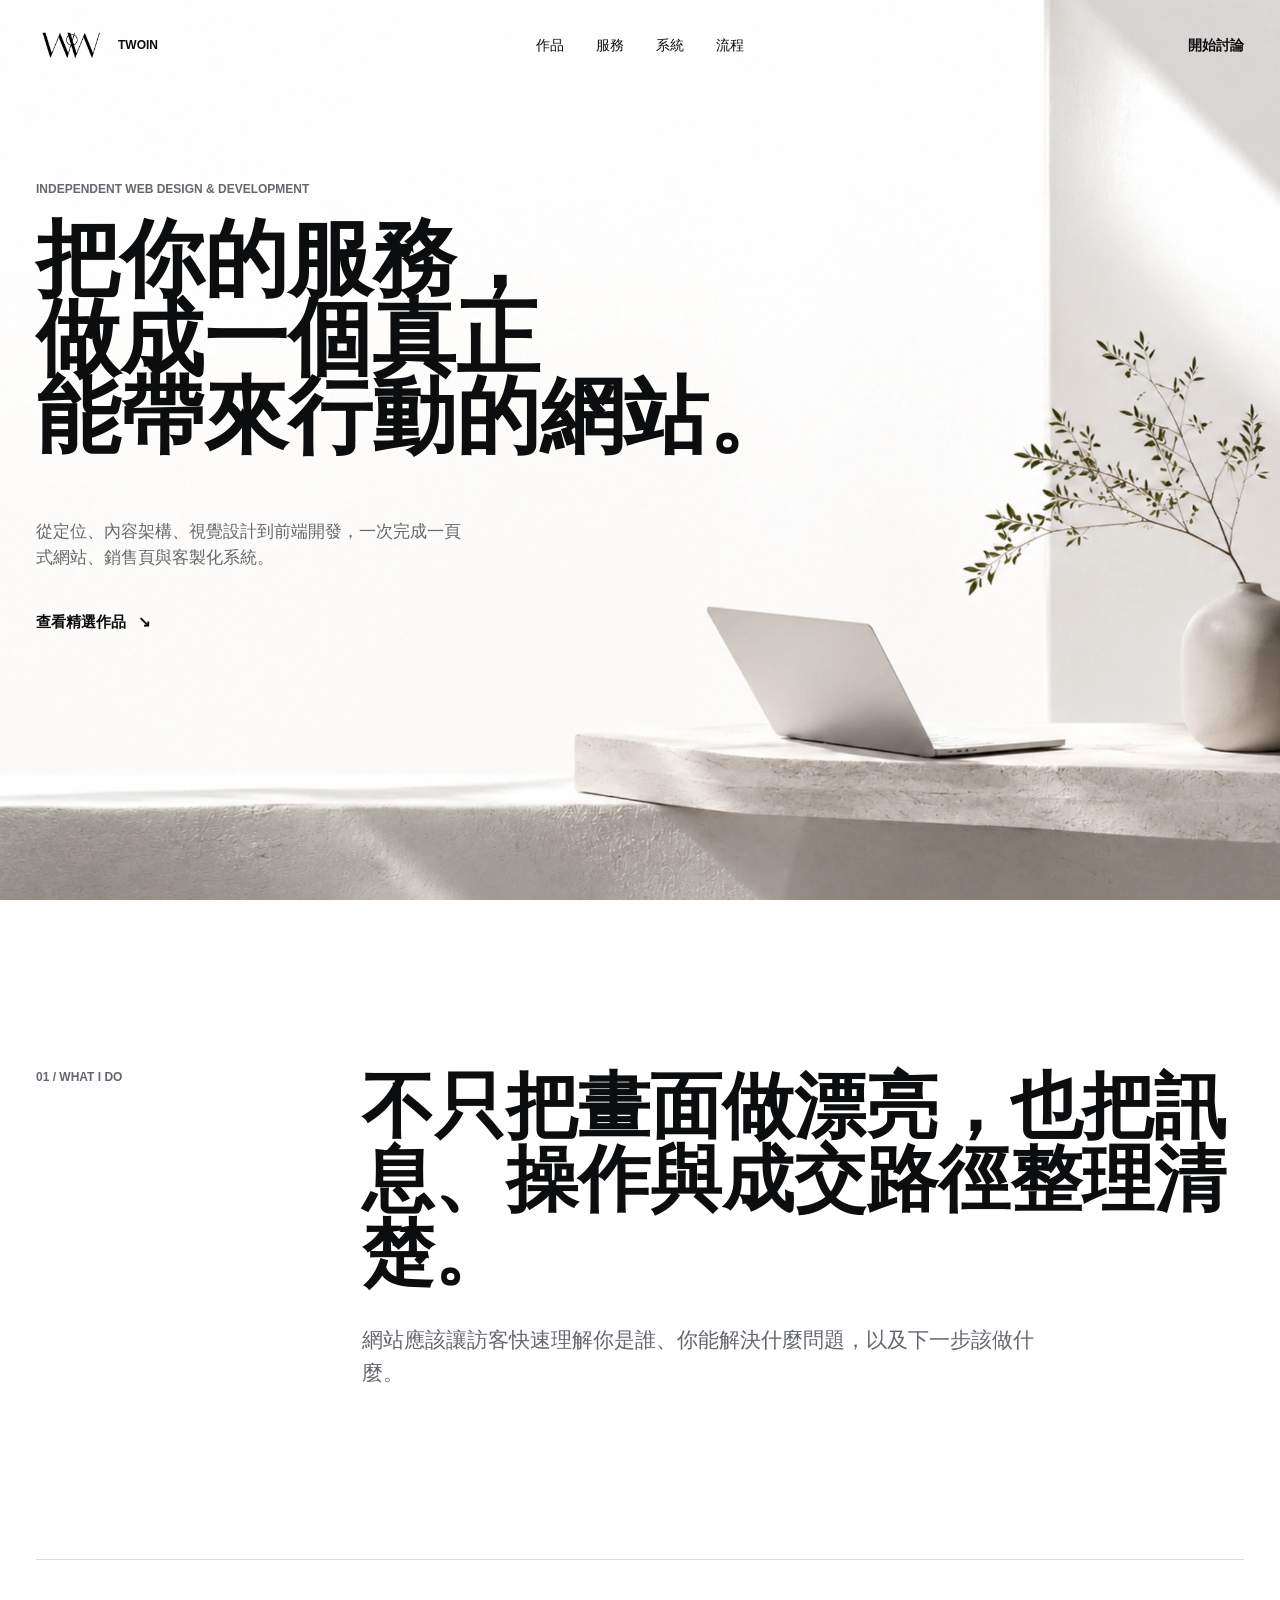
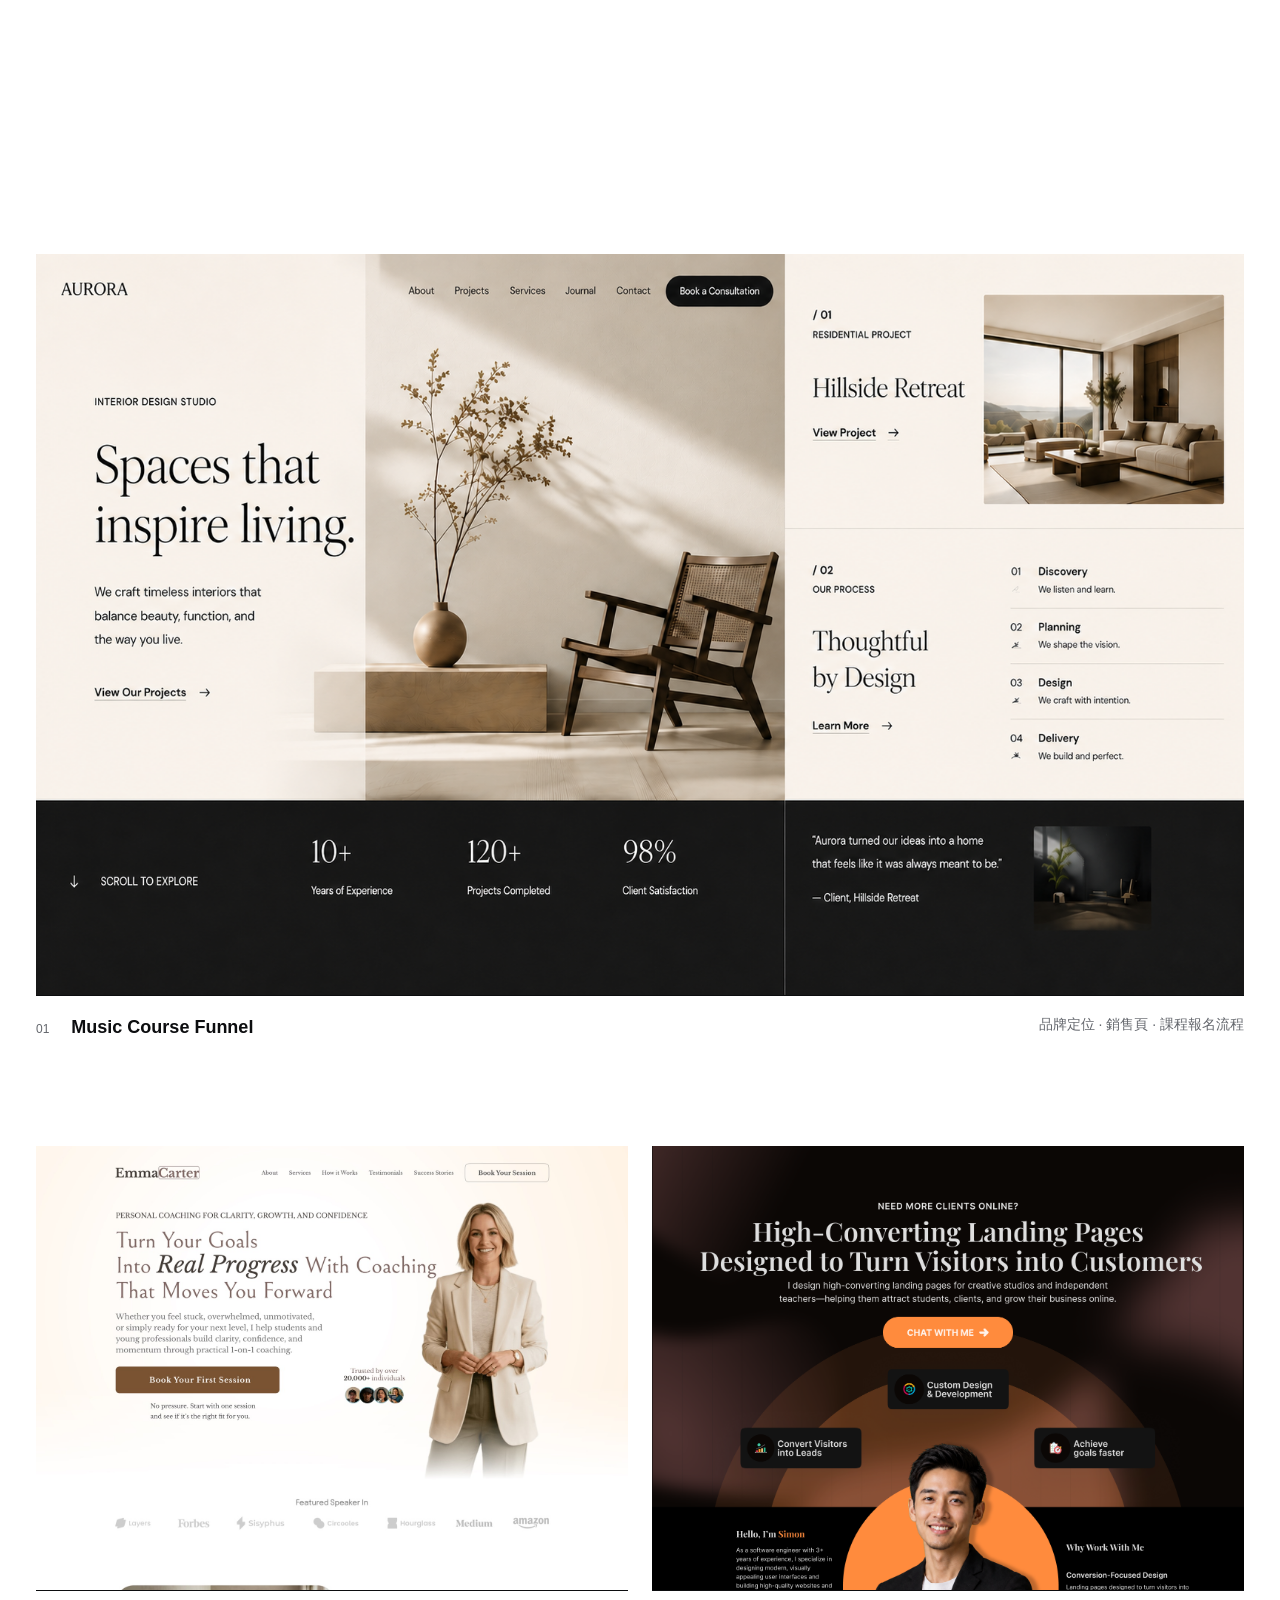
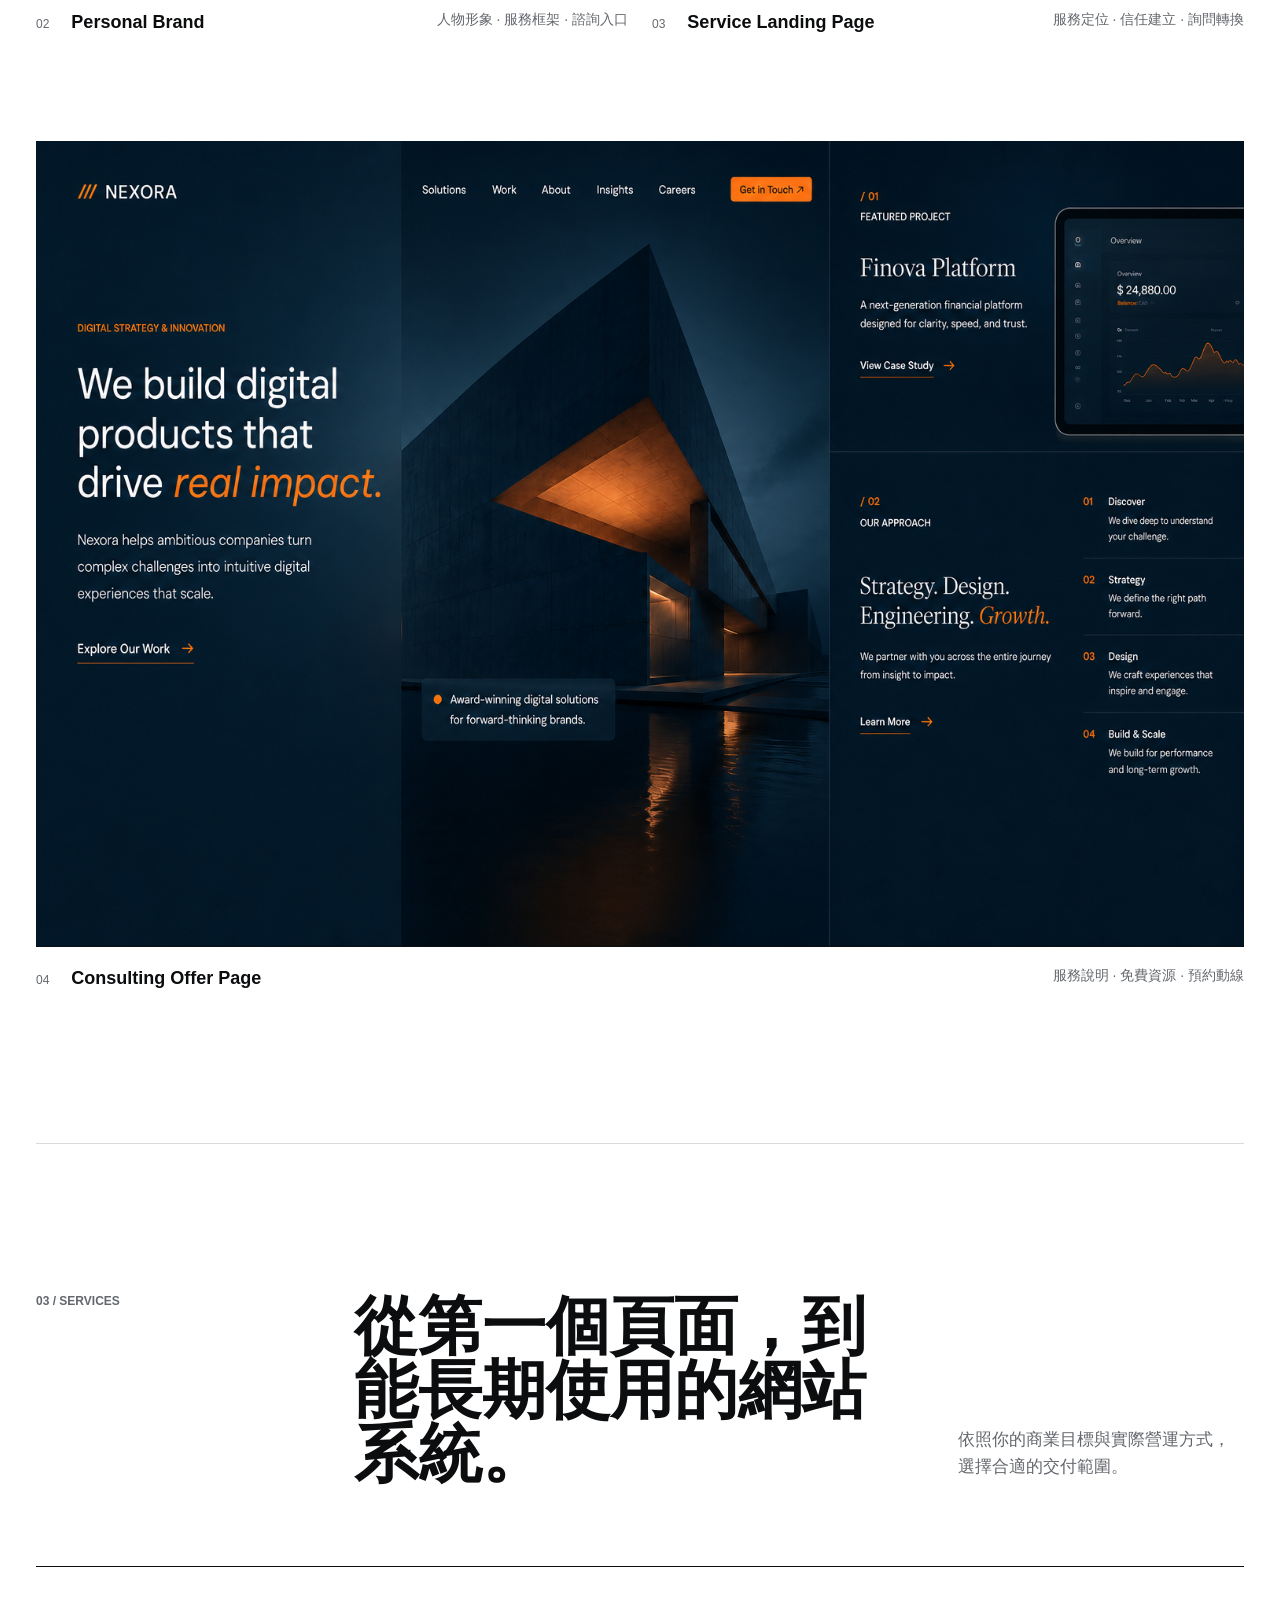
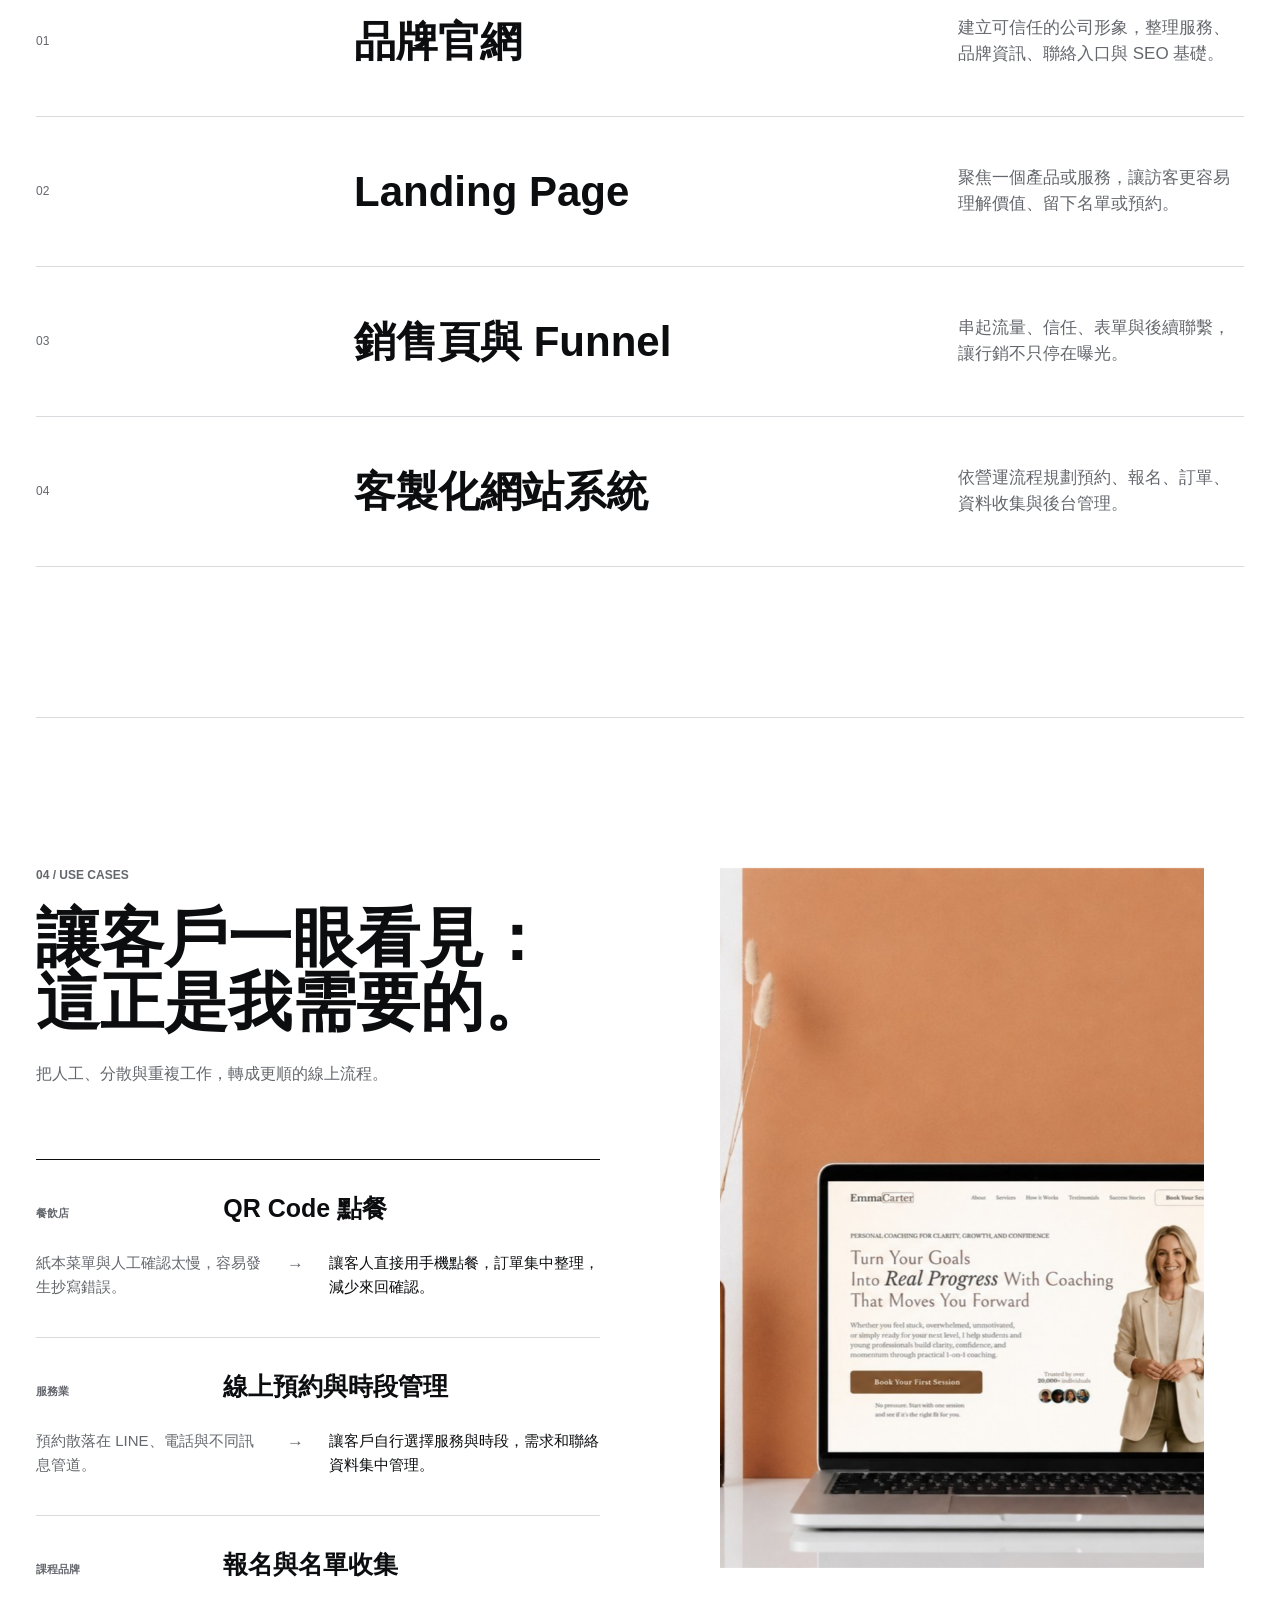
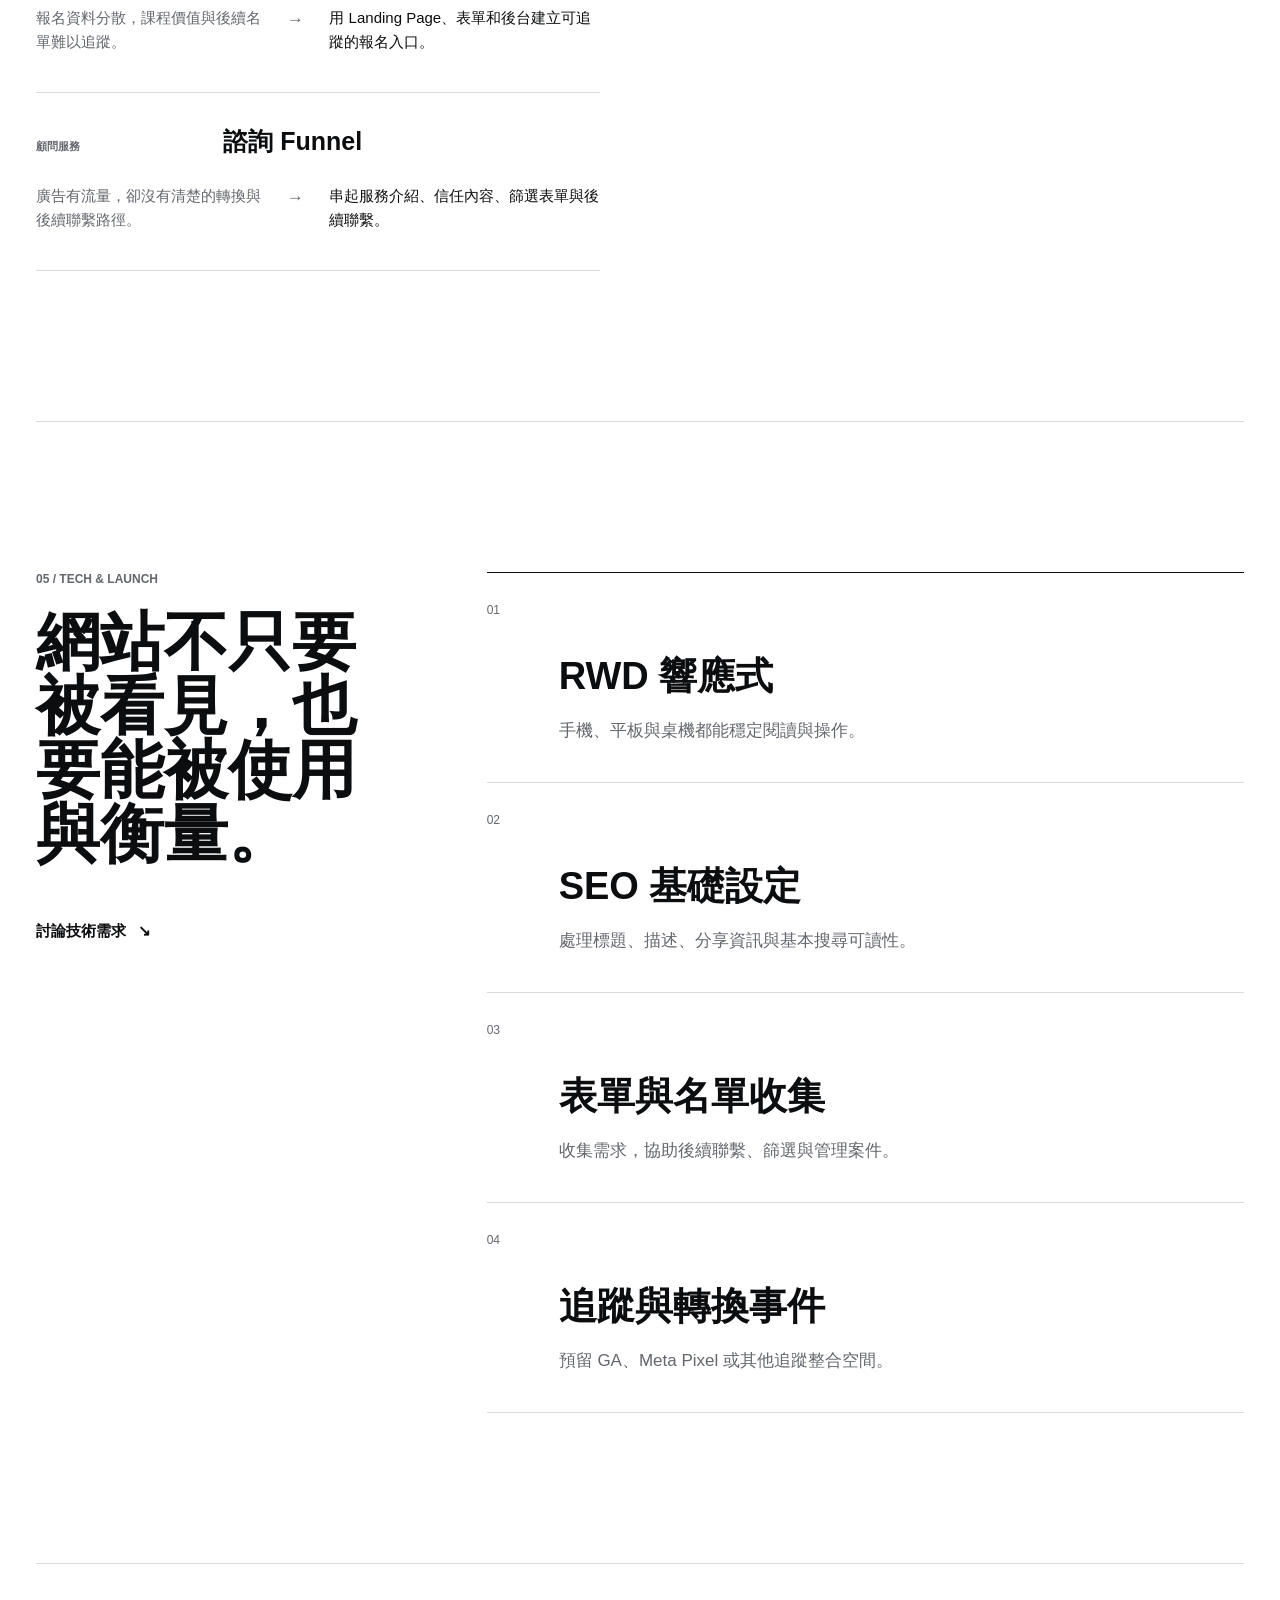
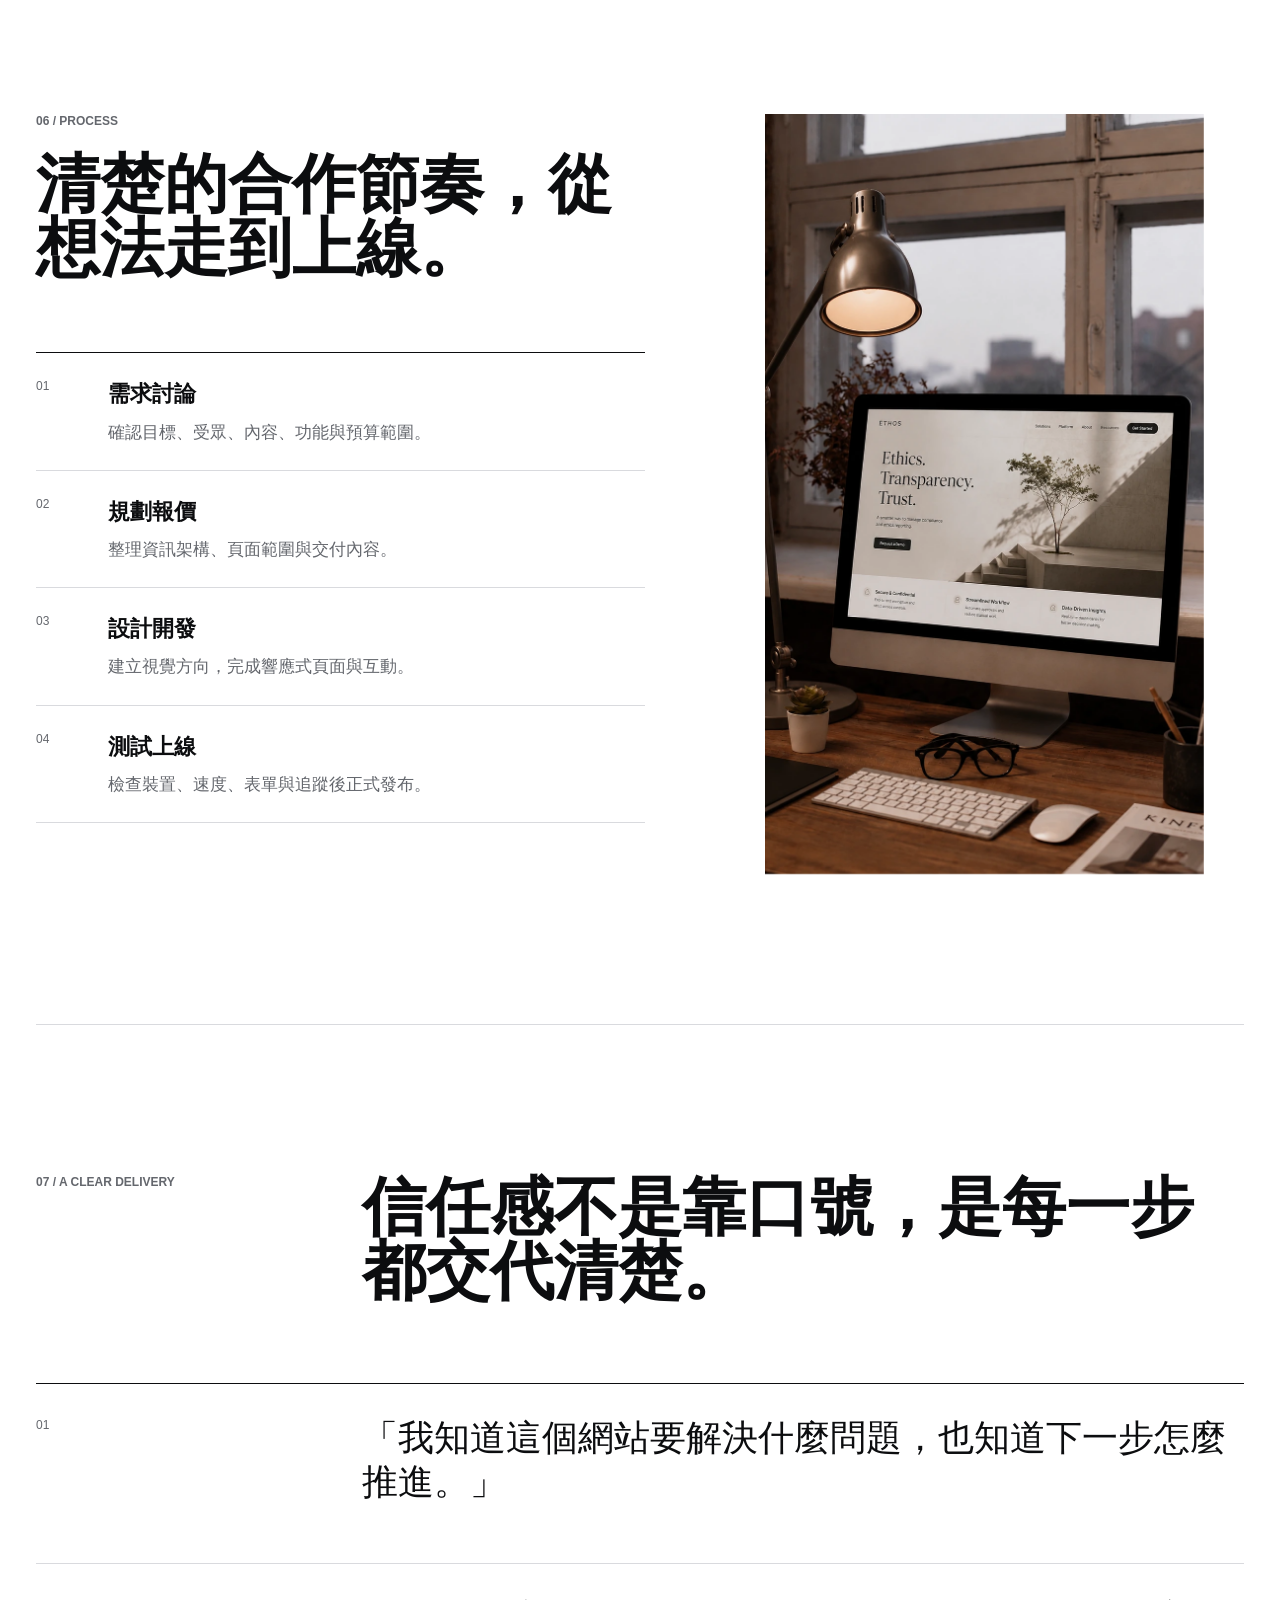
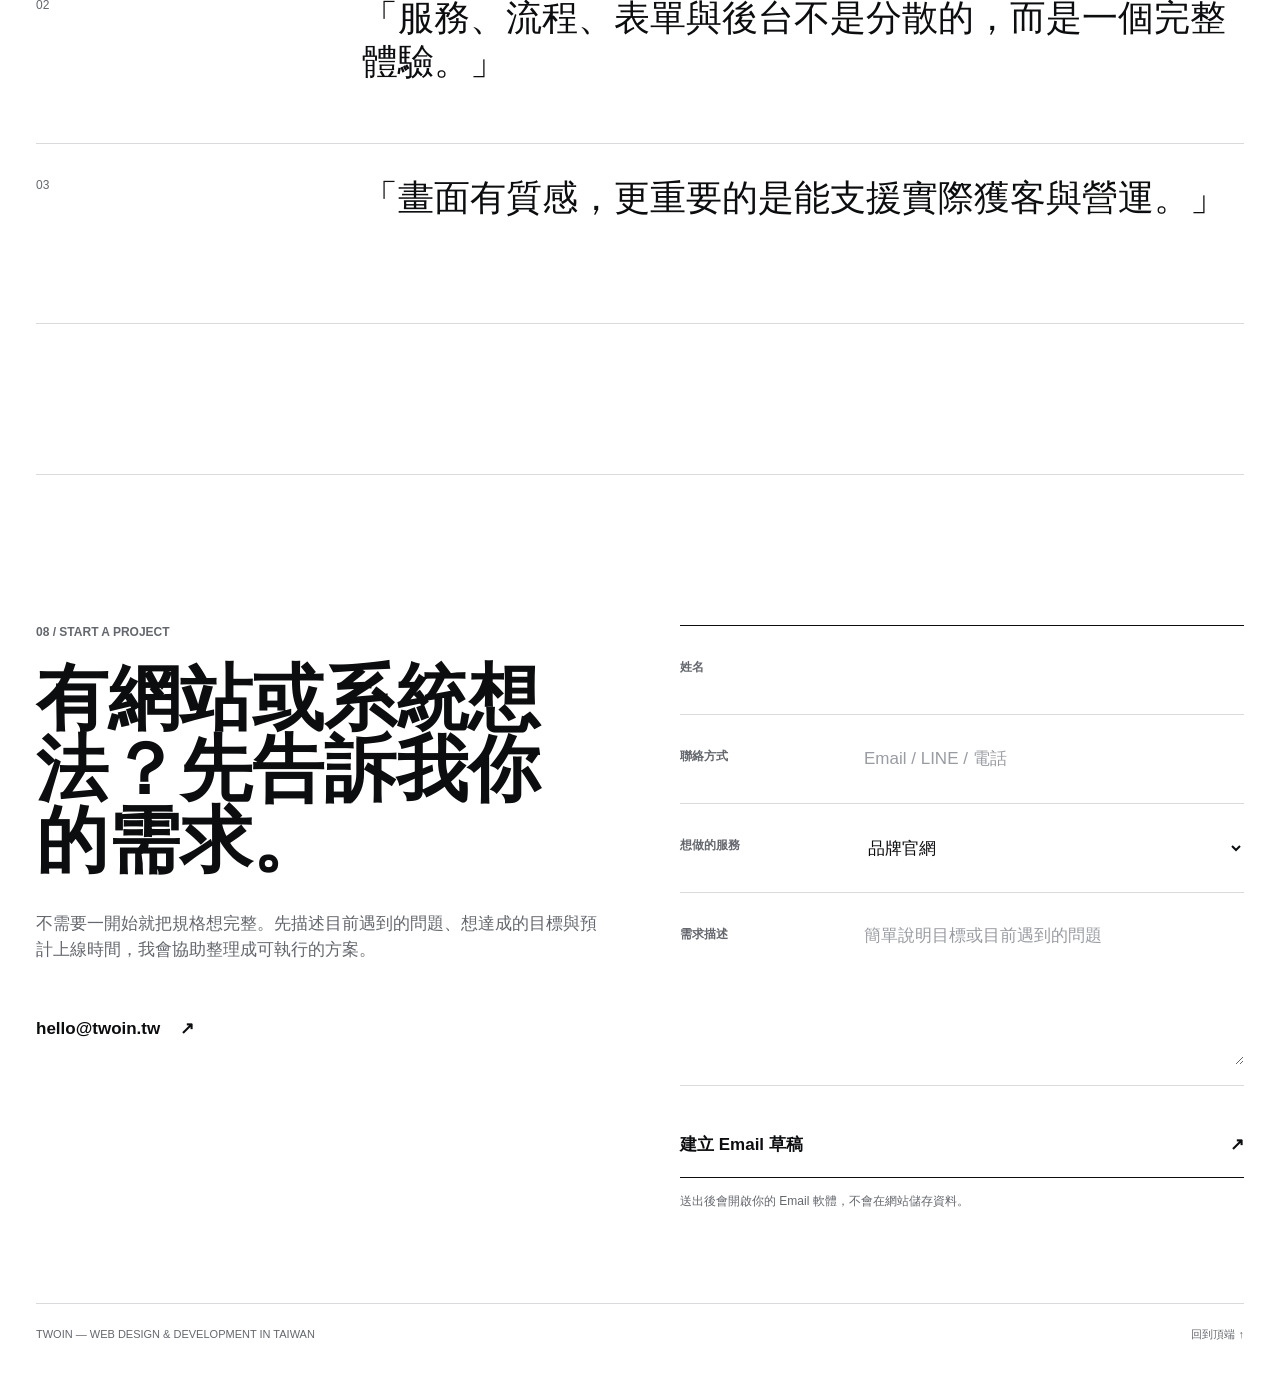
==== commit 937c4fff: "Bust stale static asset cache" ====
--- a/index.html
+++ b/index.html
@@ -12,10 +12,10 @@
     <link rel="alternate" hreflang="zh-Hant" href="./" />
     <link rel="alternate" hreflang="en" href="./en/" />
     <link rel="alternate" hreflang="x-default" href="./" />
-    <link rel="preload" as="image" href="./assets/design/home-hero-background-v2.webp" type="image/webp" fetchpriority="high" />
-    <link rel="stylesheet" href="./styles.css" />
+    <link rel="preload" as="image" href="./assets/design/home-hero-background-v2.webp?v=20260813" type="image/webp" fetchpriority="high" />
+    <link rel="stylesheet" href="./styles.css?v=20260813" />
     <noscript><style>.reveal{opacity:1;transform:none}</style></noscript>
-    <script src="./app.js" defer></script>
+    <script src="./app.js?v=20260813" defer></script>
   </head>
   <body>
     <a class="skip-link" href="#main">跳至主要內容</a>
--- a/styles.css
+++ b/styles.css
@@ -138,7 +138,7 @@
   z-index: -1;
   width: 100vw;
   height: calc(100% + 92px);
-  background: var(--paper) url("./assets/design/home-hero-background-v2.webp") center center / cover no-repeat;
+  background: var(--paper) url("./assets/design/home-hero-background-v2.webp?v=20260813") center center / cover no-repeat;
   content: "";
   transform: translateX(-50%);
 }
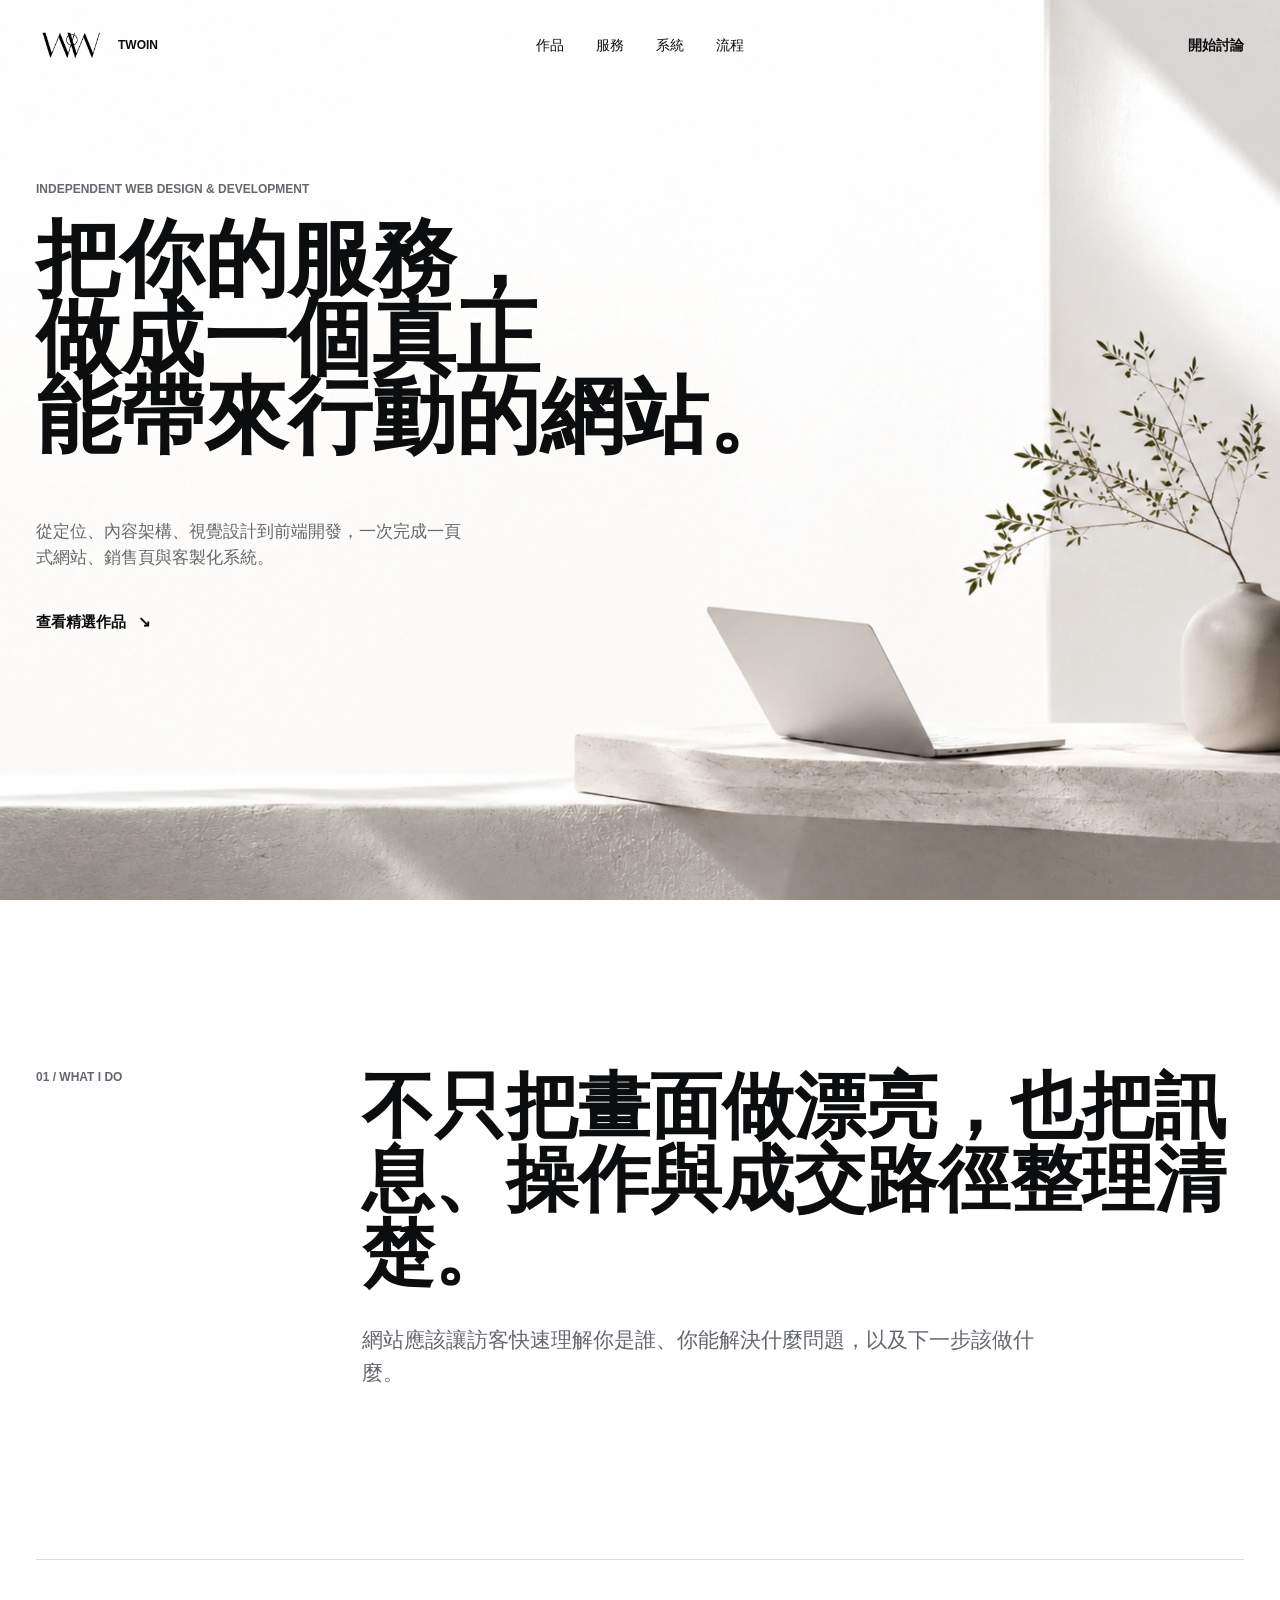
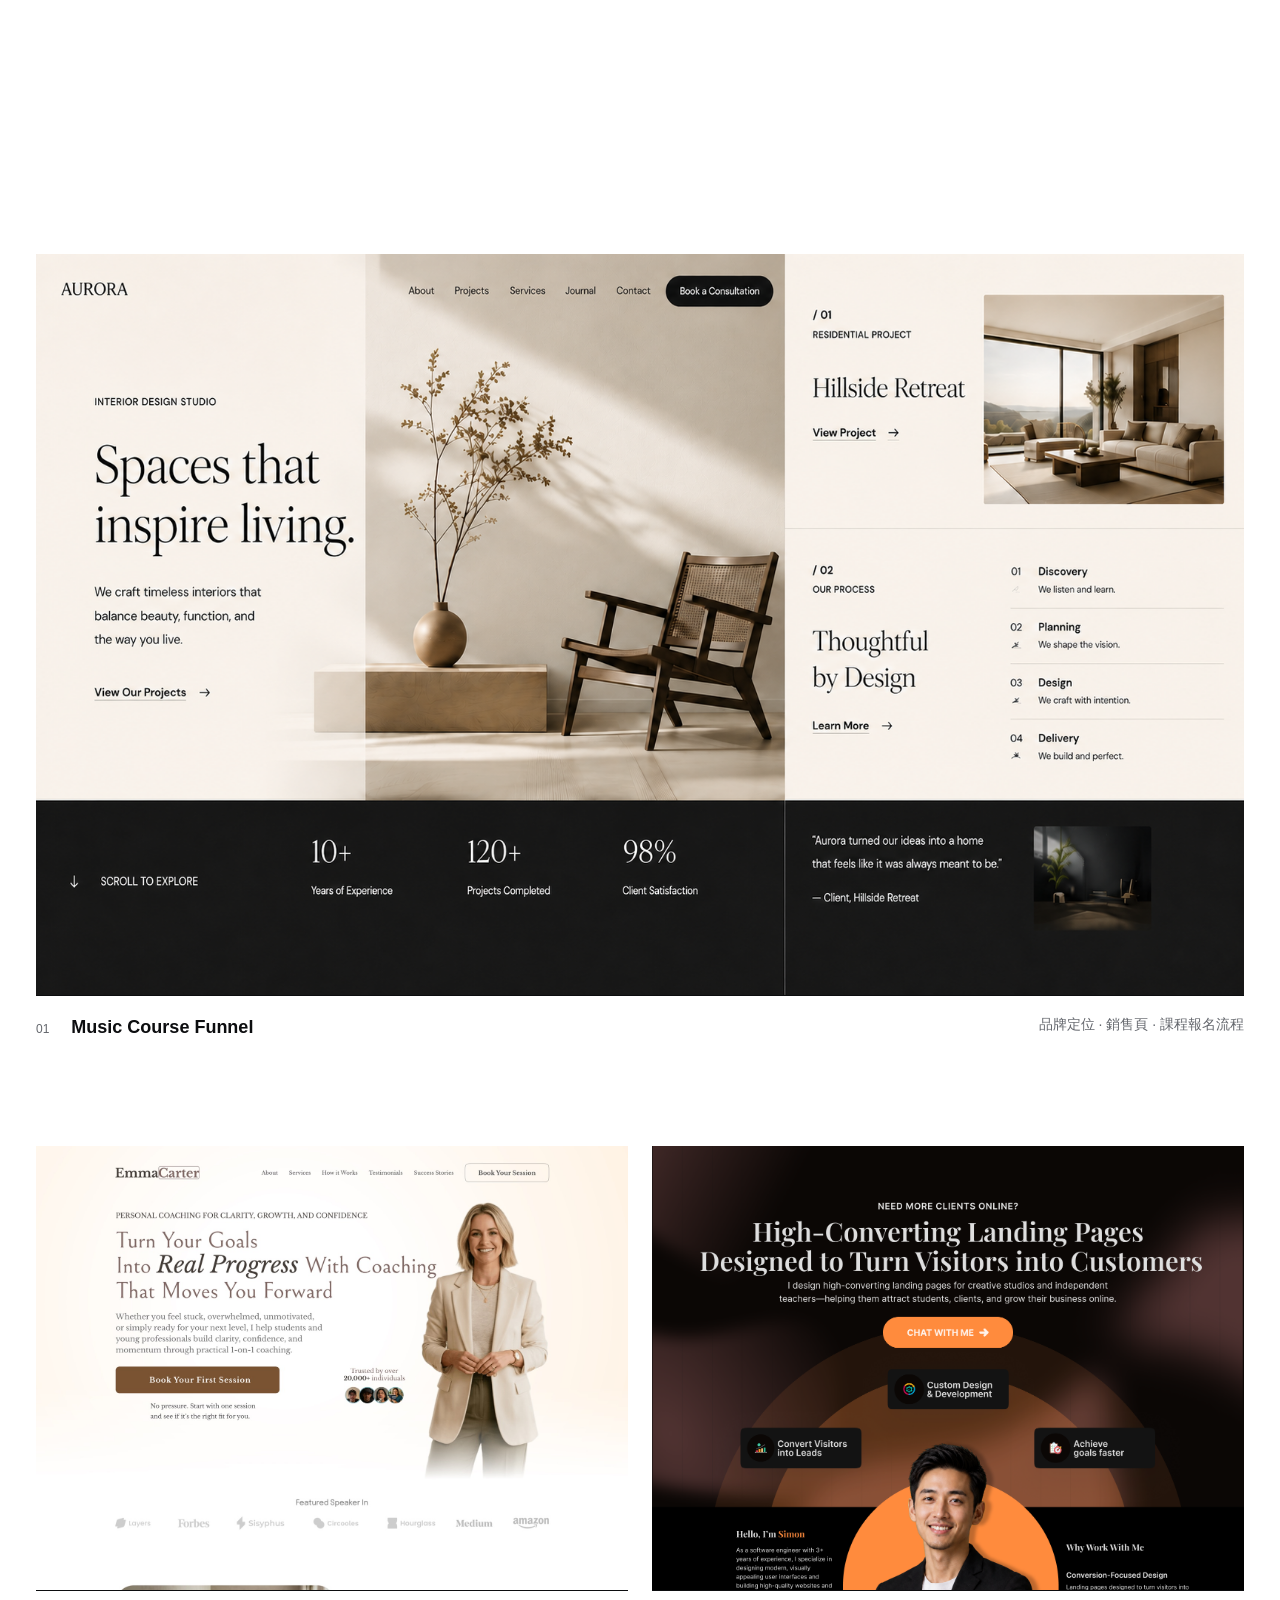
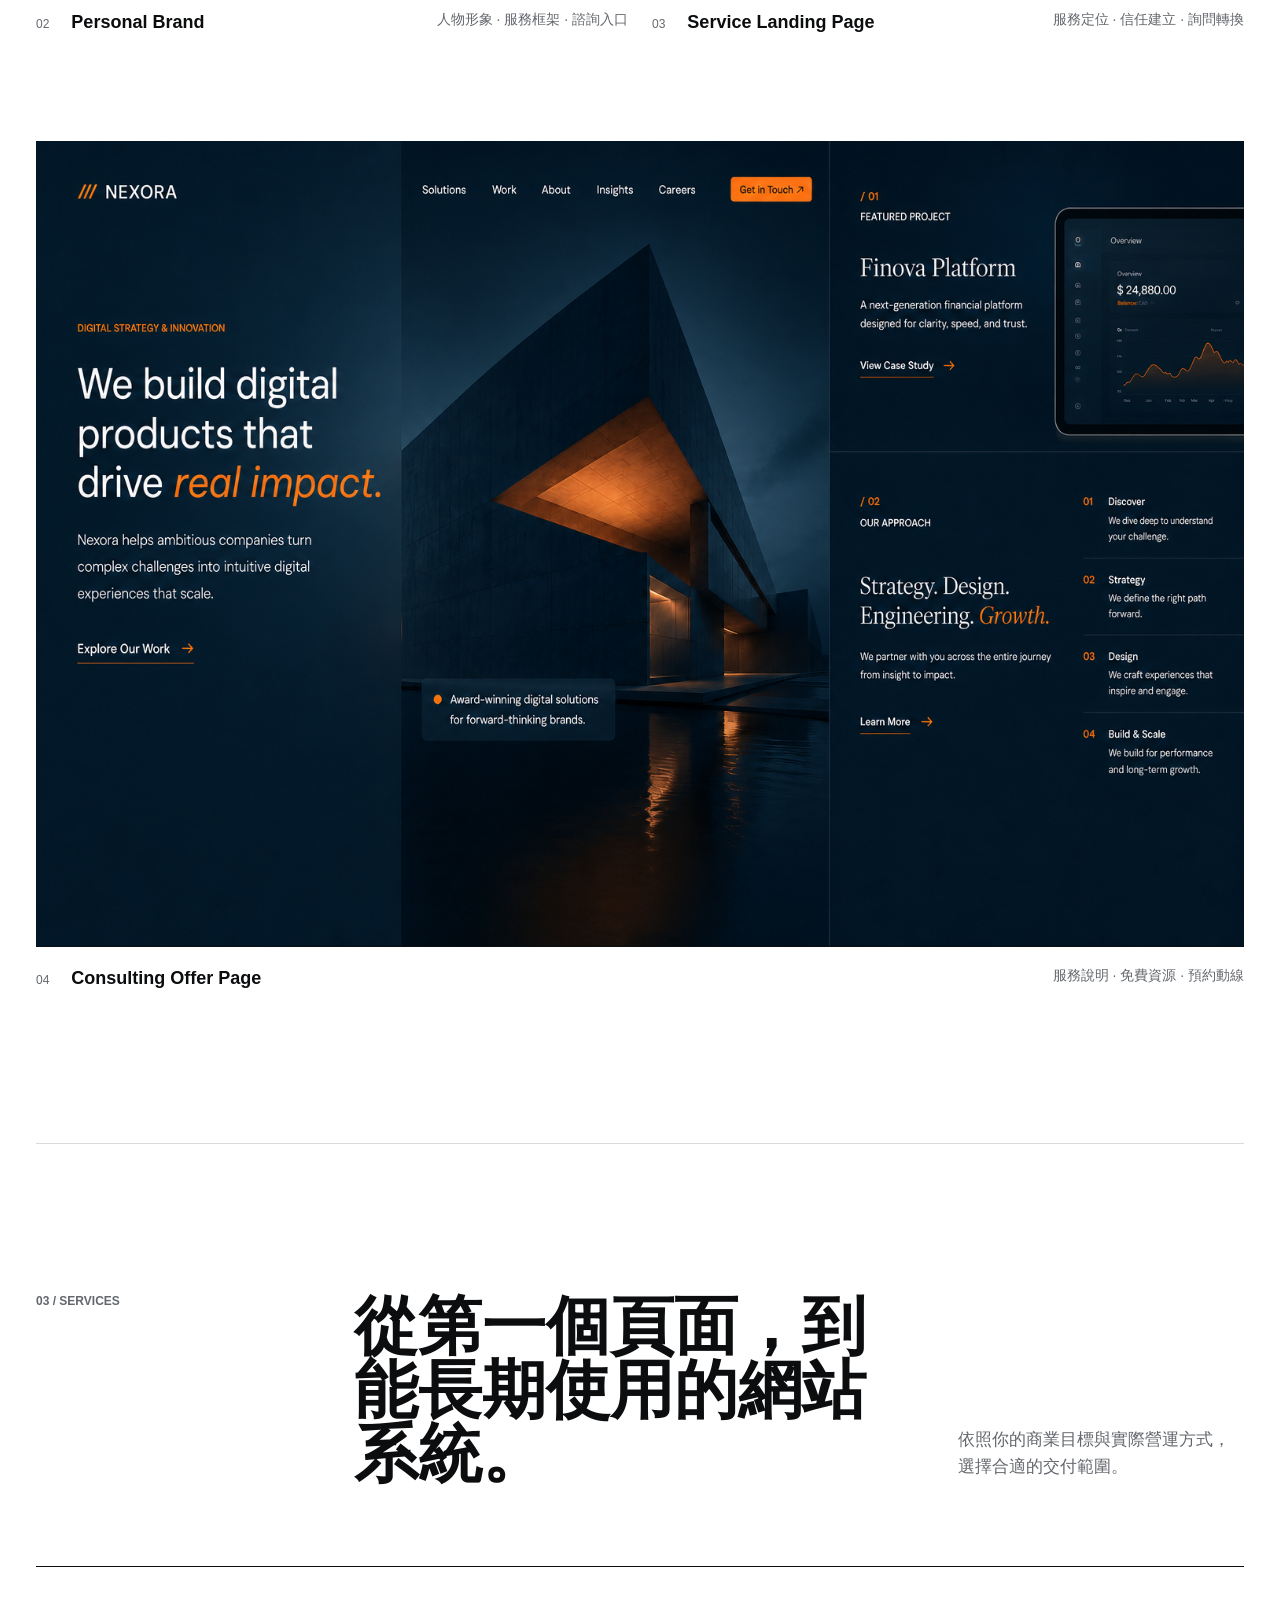
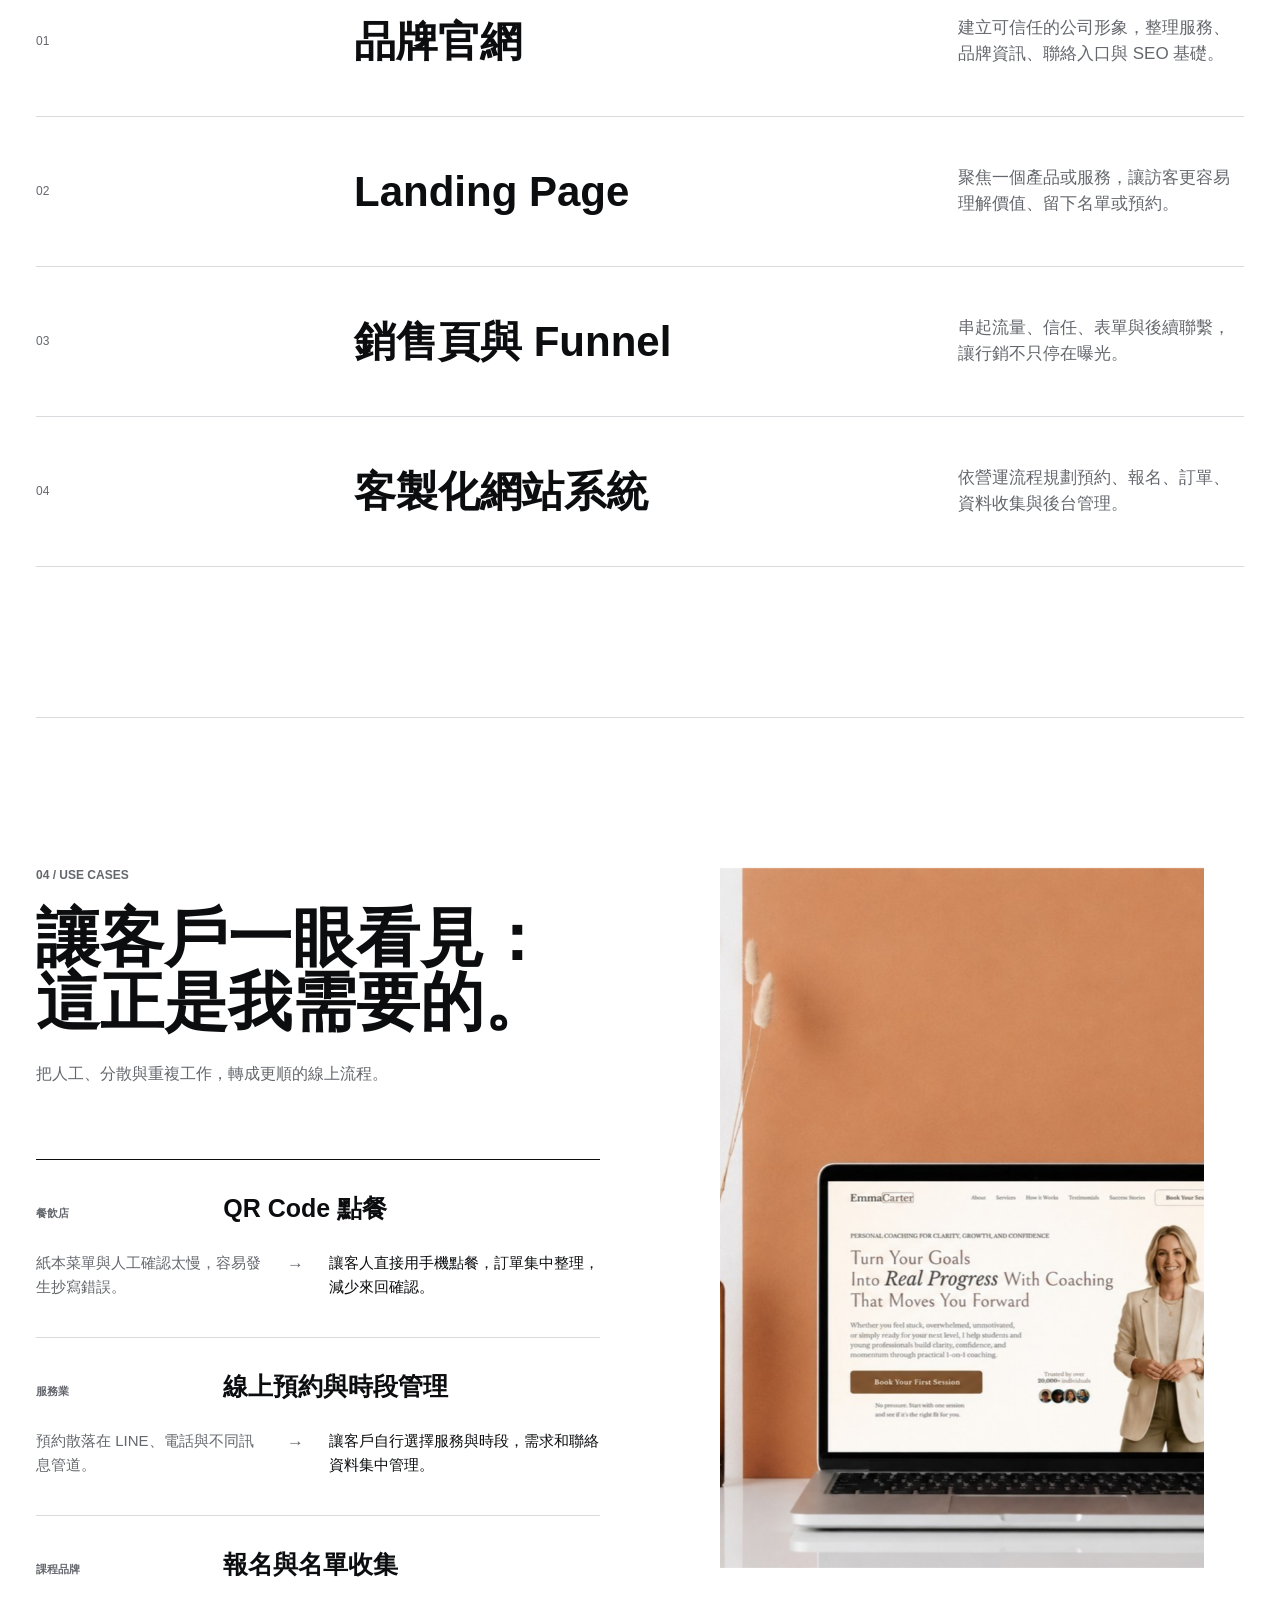
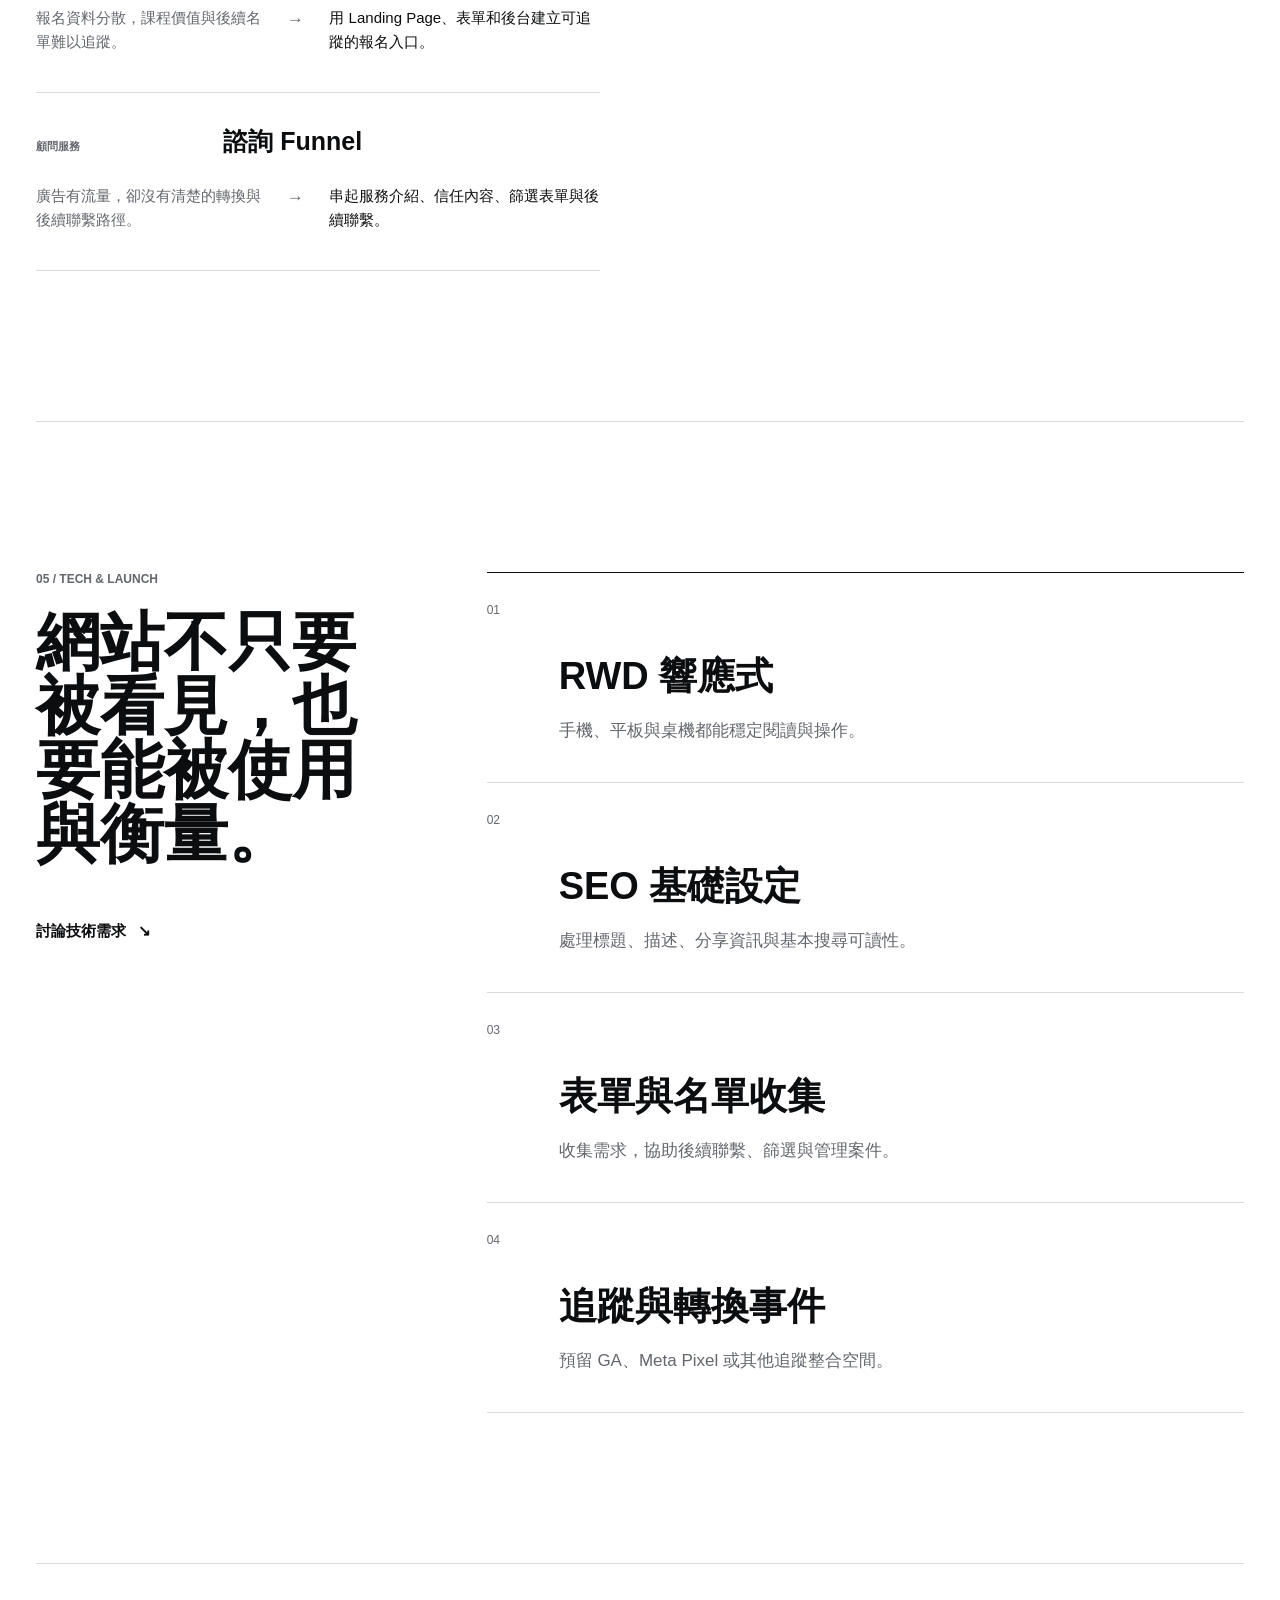
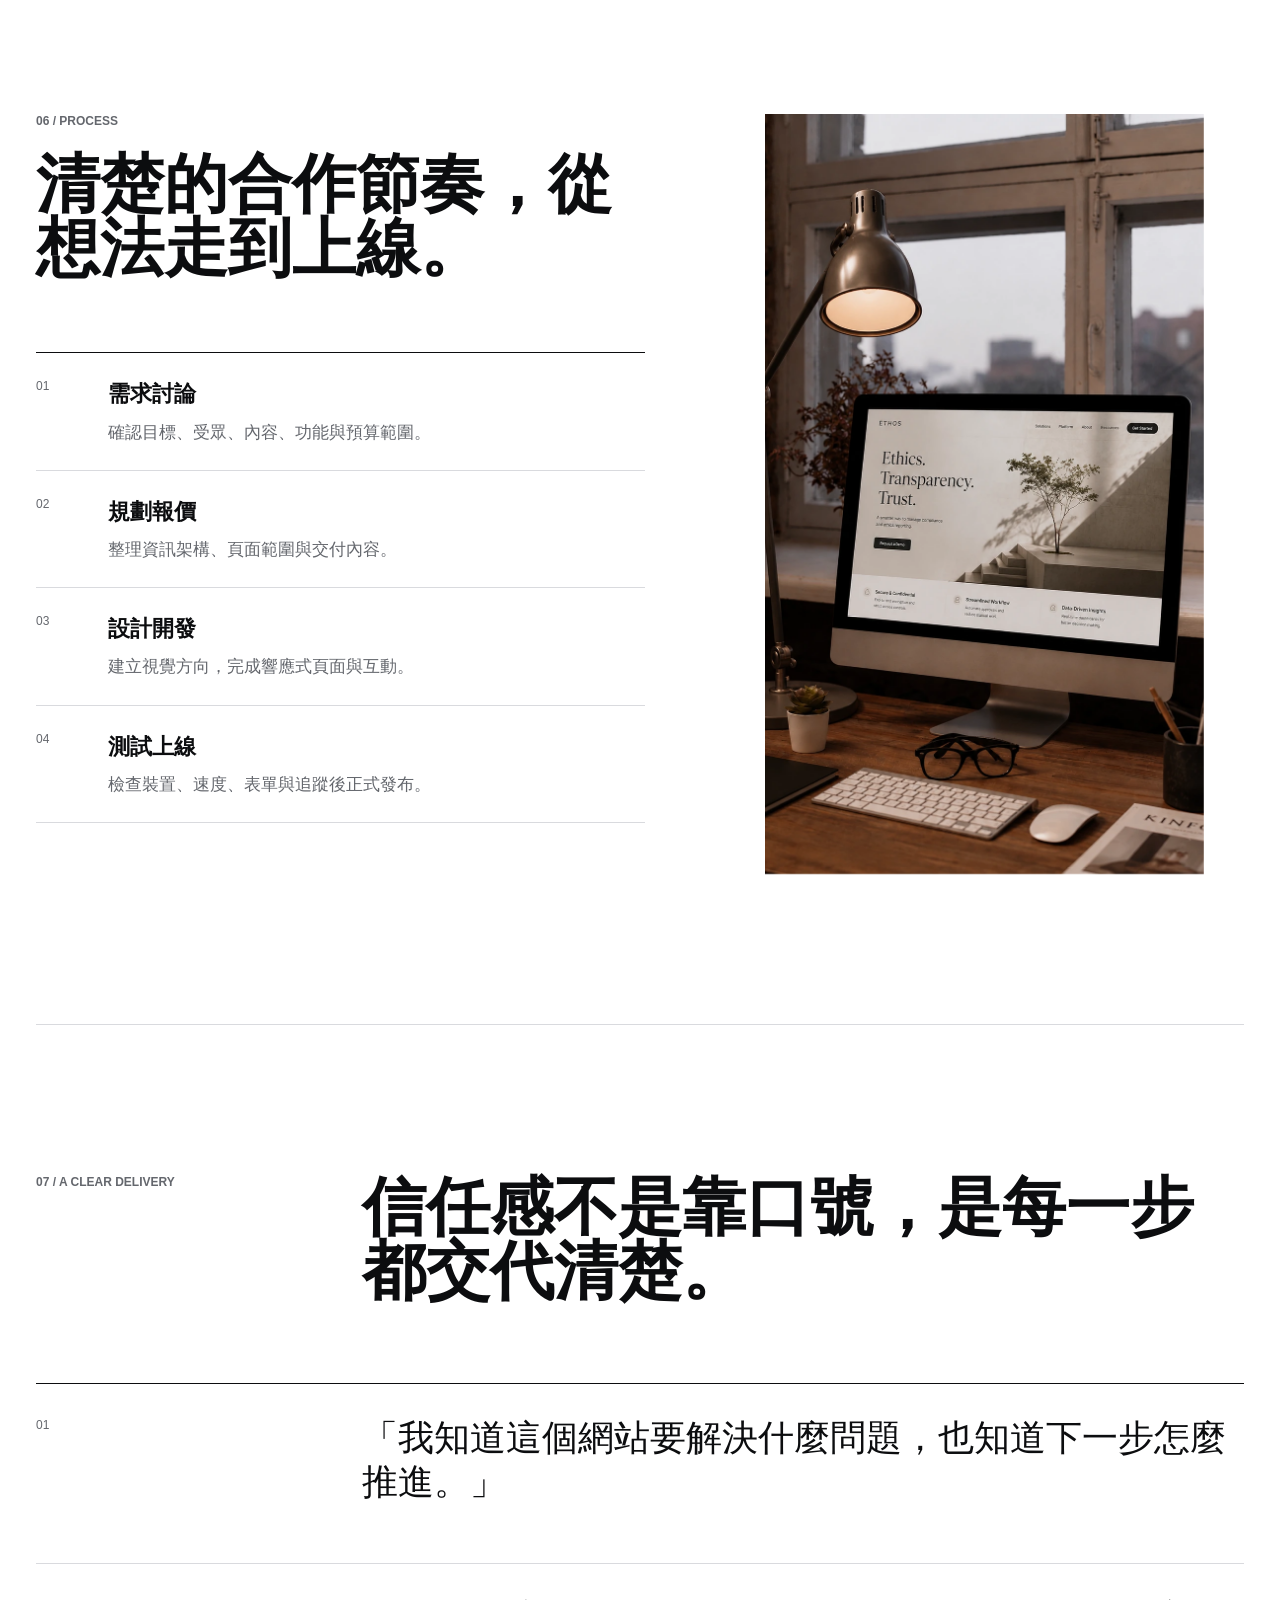
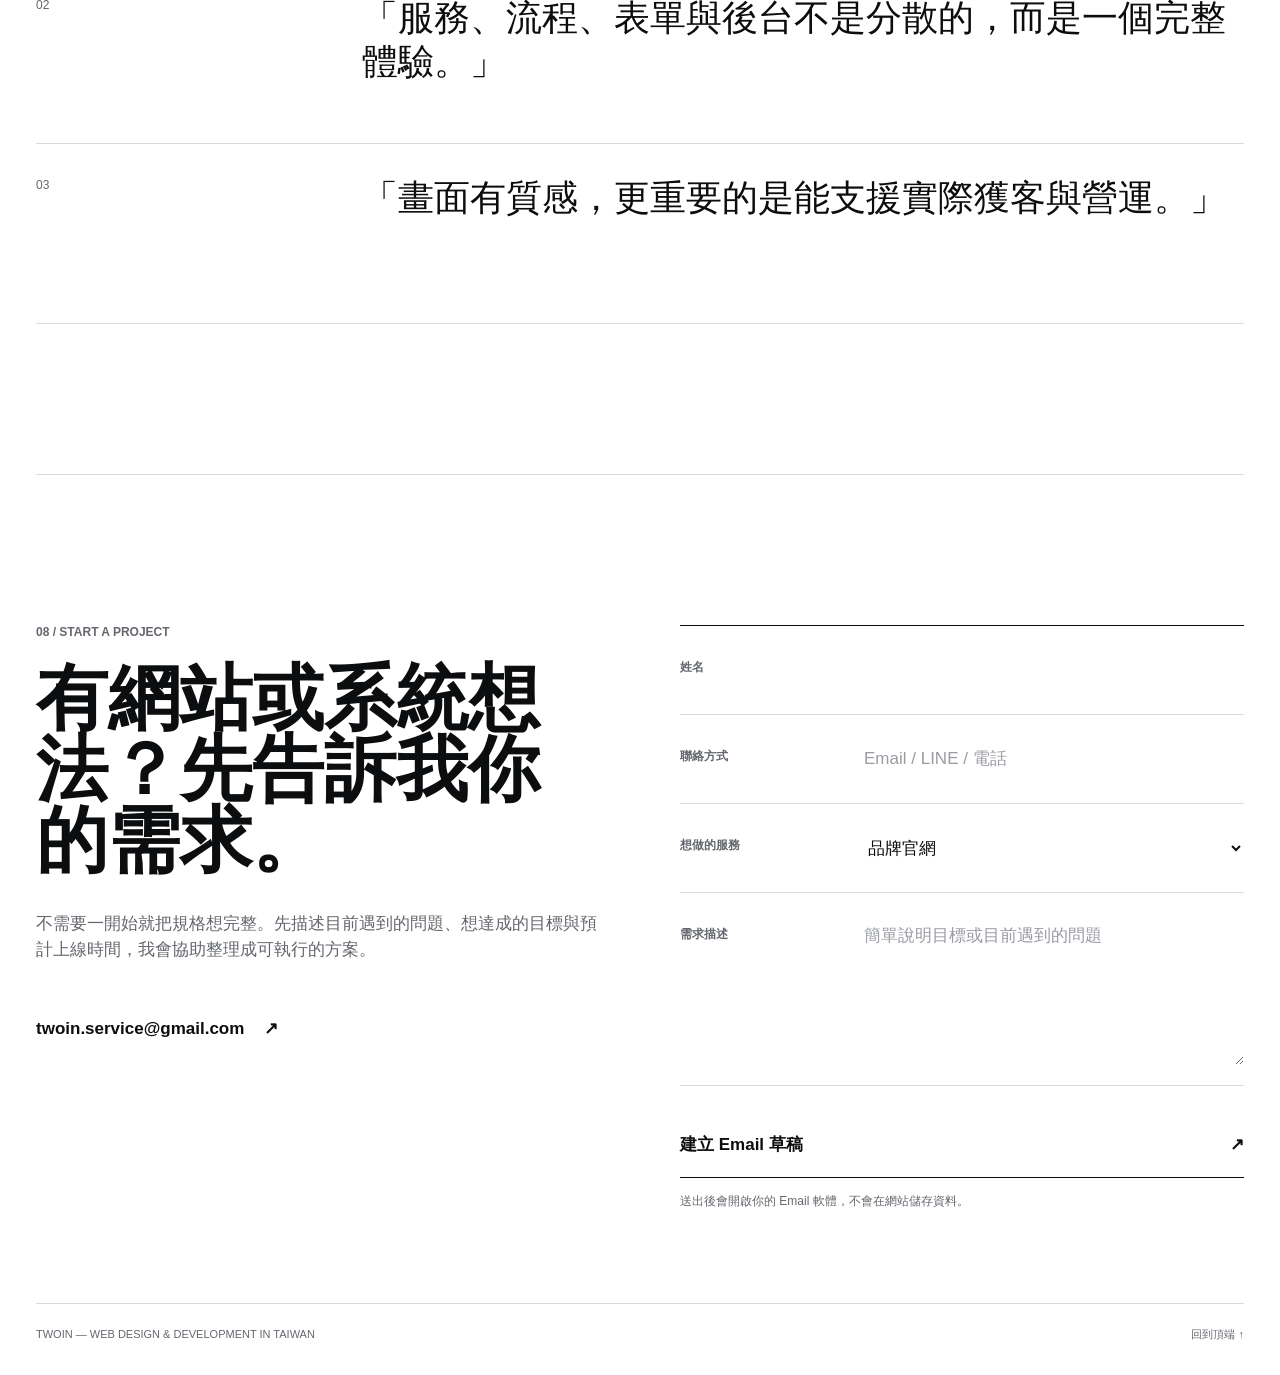
==== commit 523be11d: "Update public contact email" ====
--- a/index.html
+++ b/index.html
@@ -15,7 +15,7 @@
     <link rel="preload" as="image" href="./assets/design/home-hero-background-v2.webp?v=20260813" type="image/webp" fetchpriority="high" />
     <link rel="stylesheet" href="./styles.css?v=20260813" />
     <noscript><style>.reveal{opacity:1;transform:none}</style></noscript>
-    <script src="./app.js?v=20260813" defer></script>
+    <script src="./app.js?v=20260813-2" defer></script>
   </head>
   <body>
     <a class="skip-link" href="#main">跳至主要內容</a>
@@ -234,7 +234,7 @@
           <p class="section-index">08 / Start a project</p>
           <h2 id="contact-title">有網站或系統想法？先告訴我你的需求。</h2>
           <p>不需要一開始就把規格想完整。先描述目前遇到的問題、想達成的目標與預計上線時間，我會協助整理成可執行的方案。</p>
-          <a class="contact-mail" href="mailto:hello@twoin.tw">hello@twoin.tw <span aria-hidden="true">↗</span></a>
+          <a class="contact-mail" href="mailto:twoin.service@gmail.com">twoin.service@gmail.com <span aria-hidden="true">↗</span></a>
         </div>
 
         <form class="contact-form" data-contact-form>
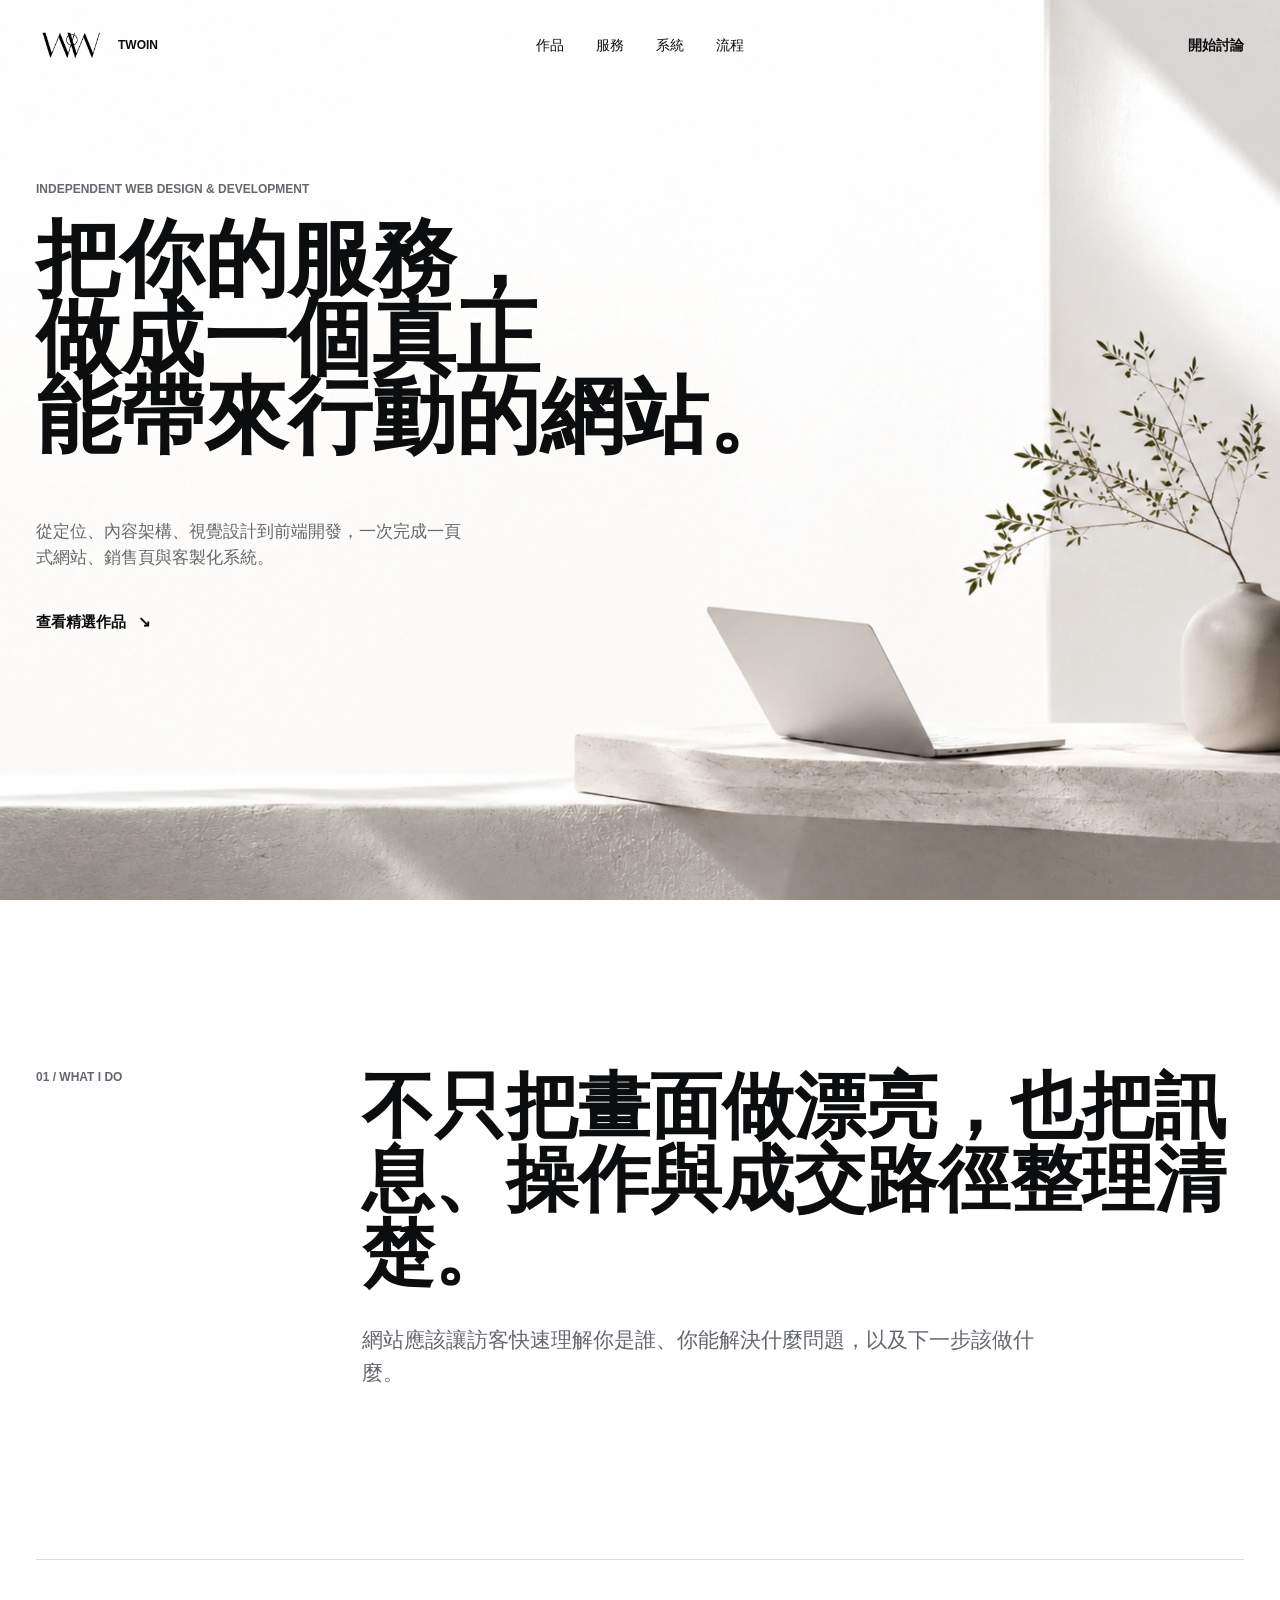
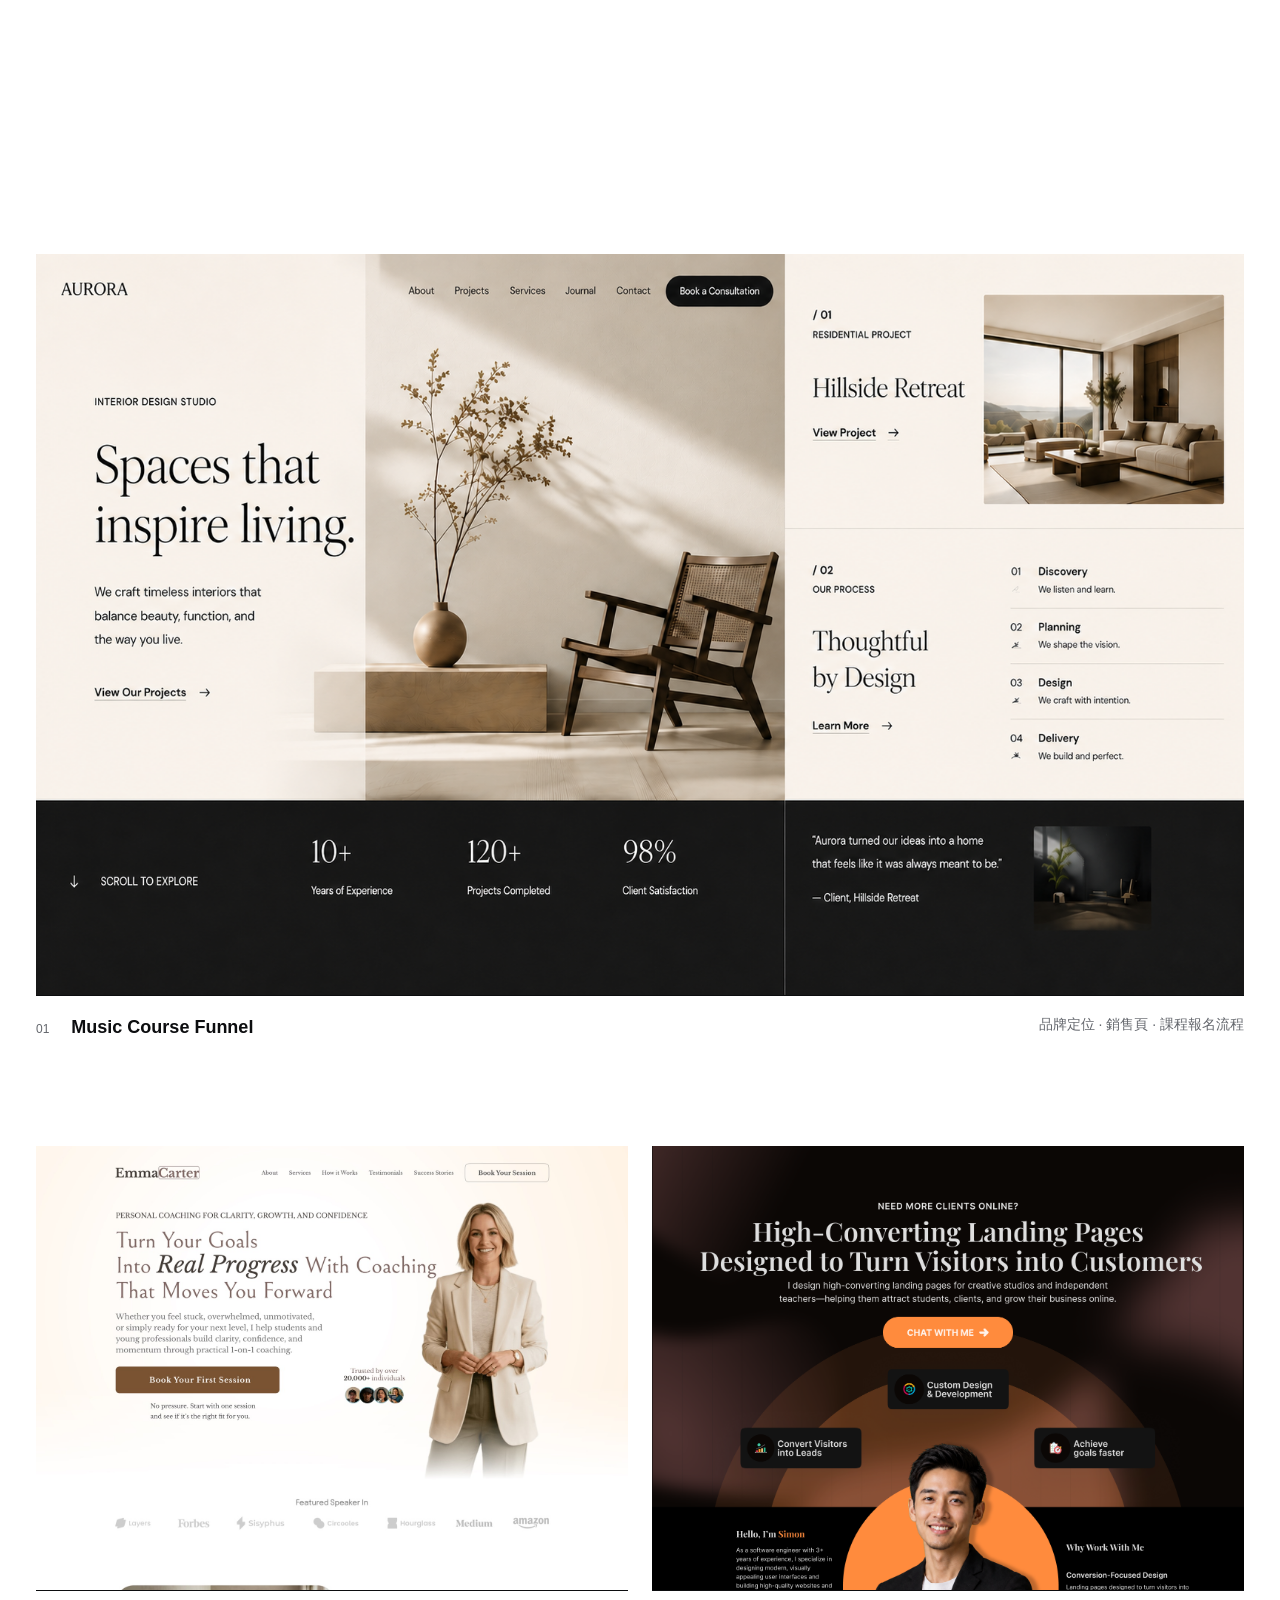
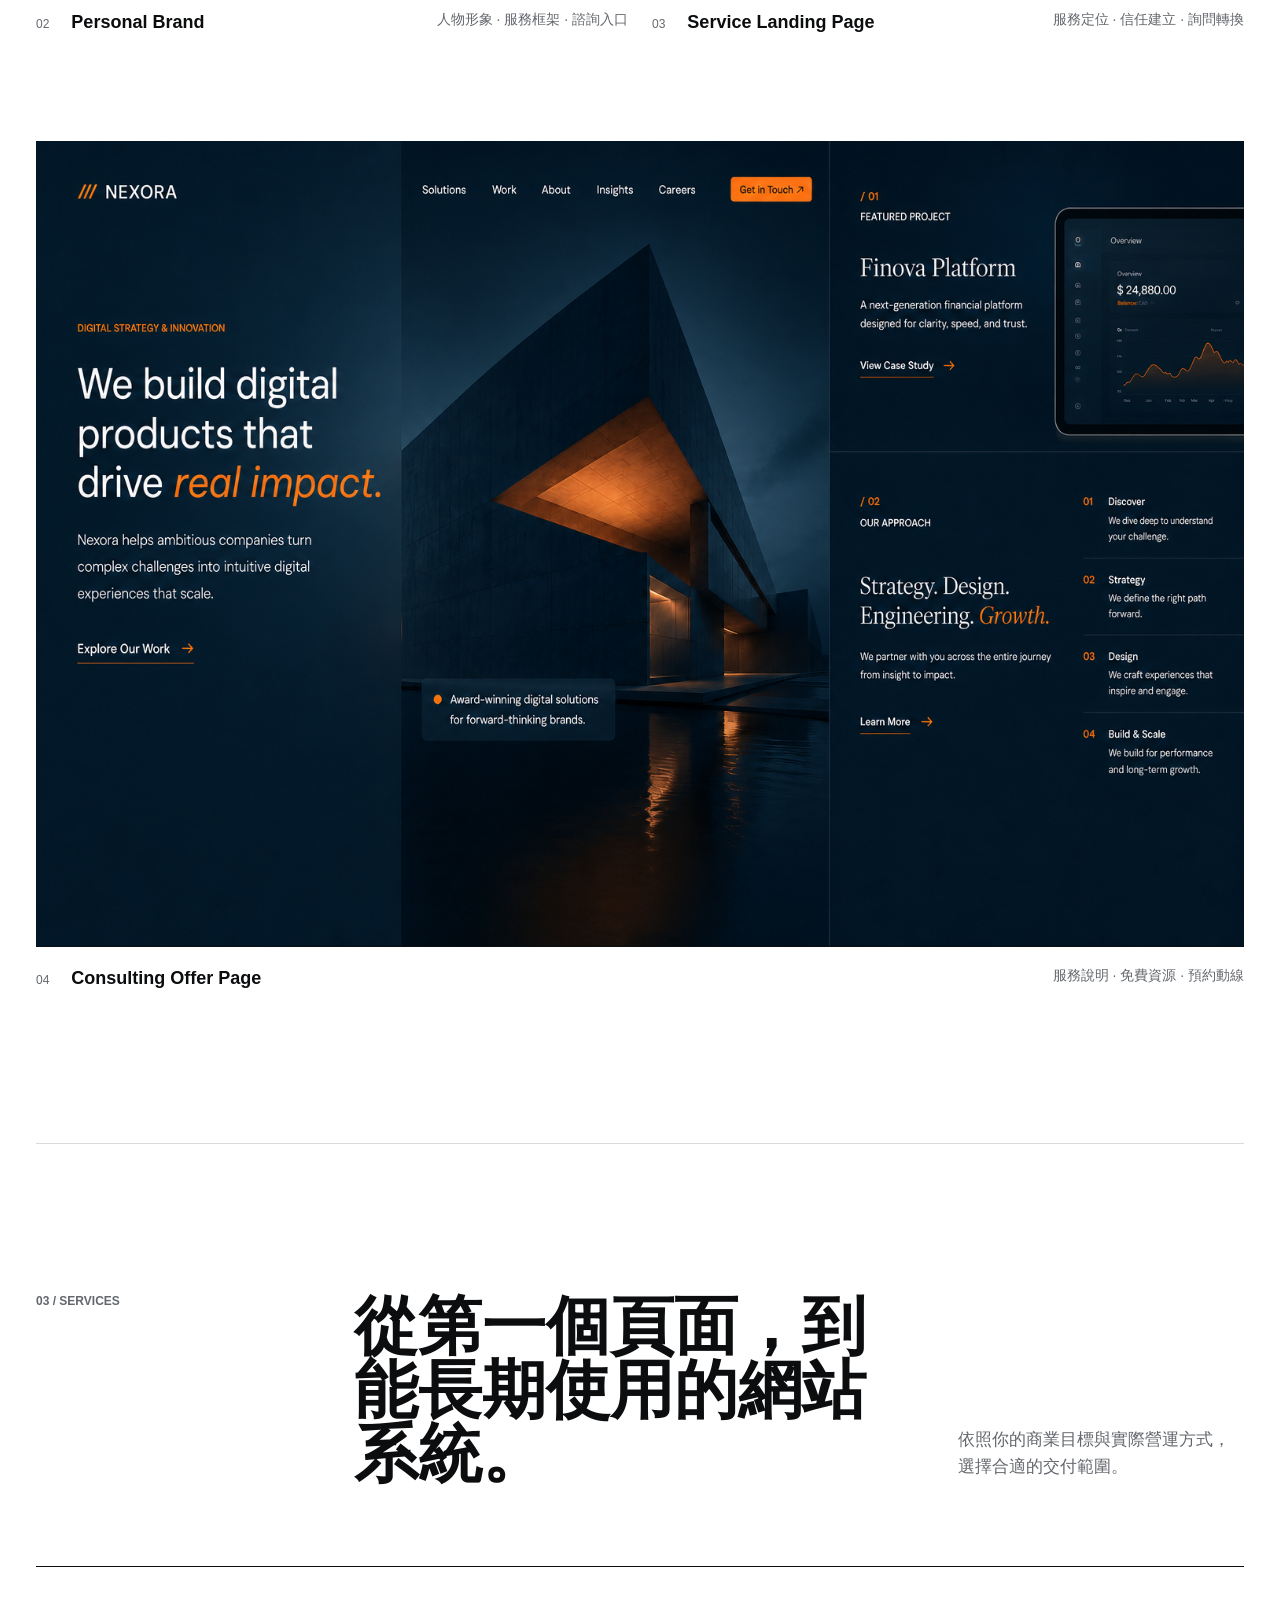
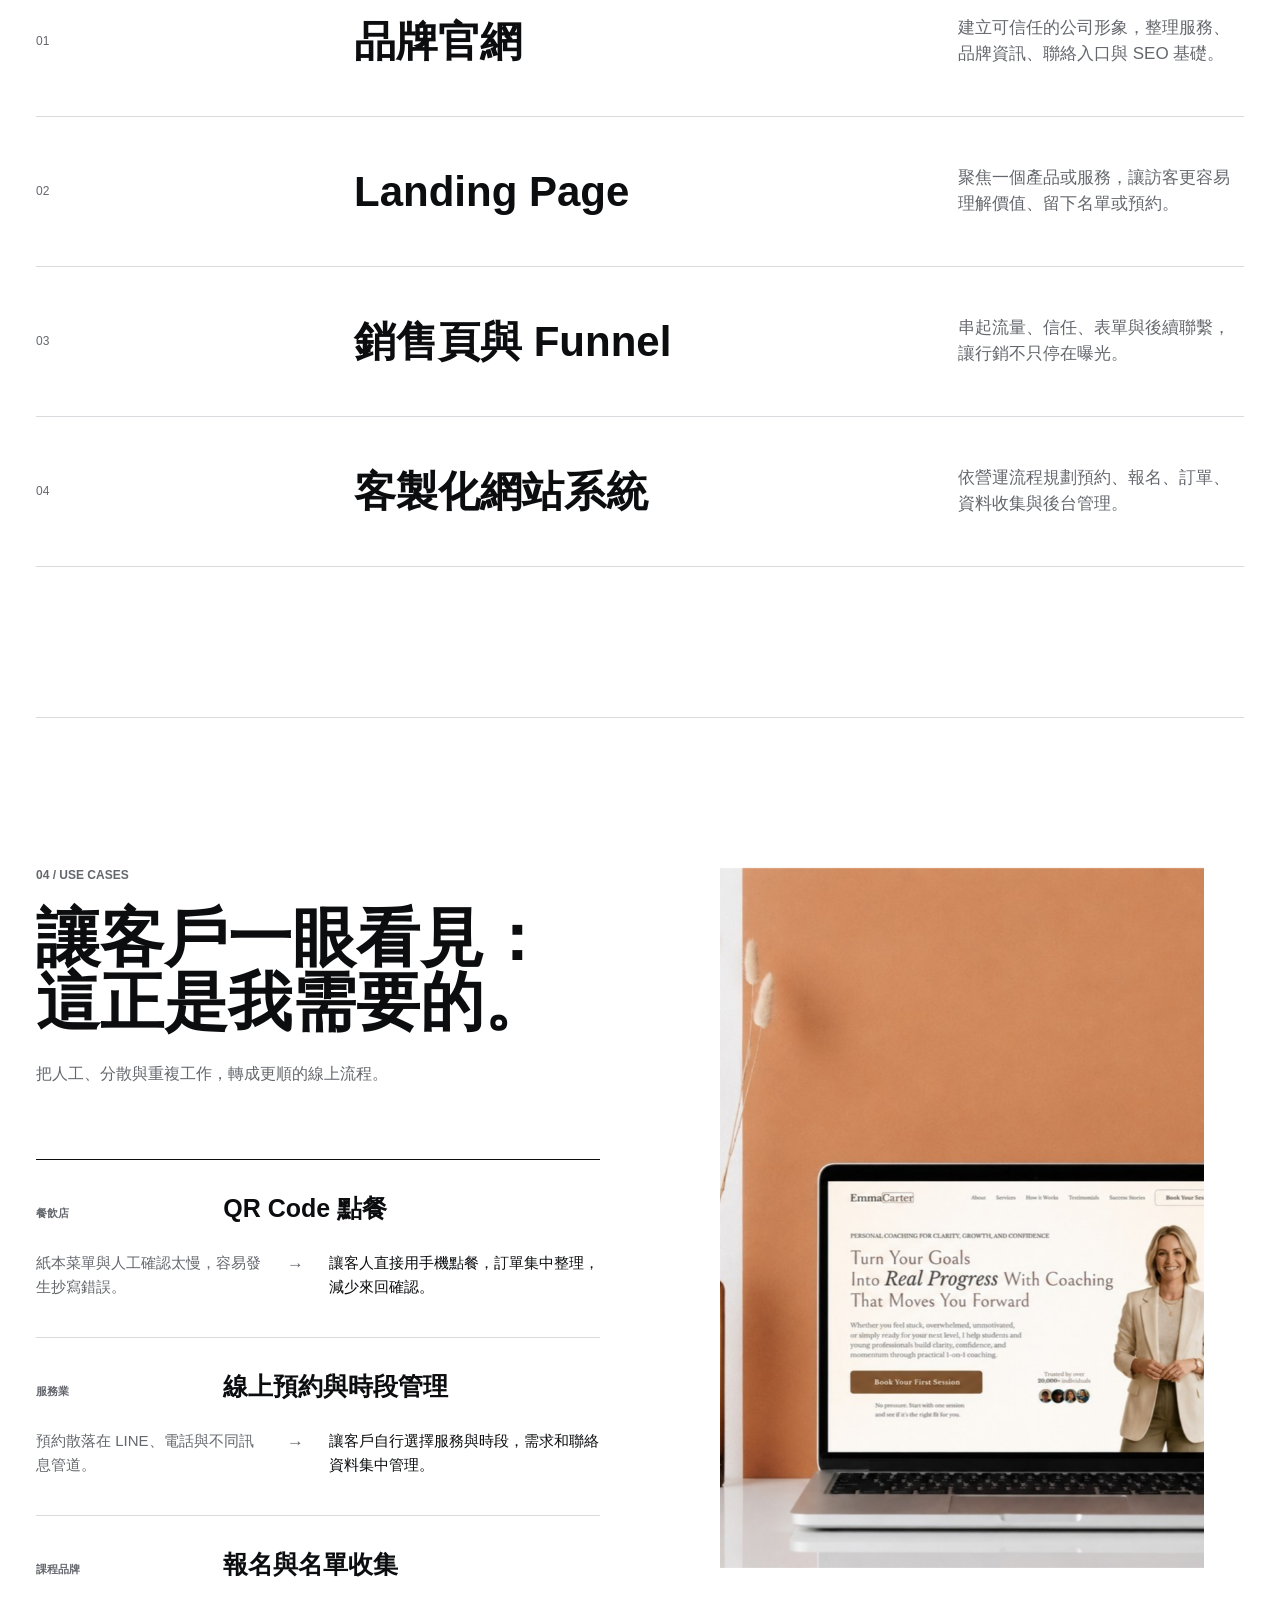
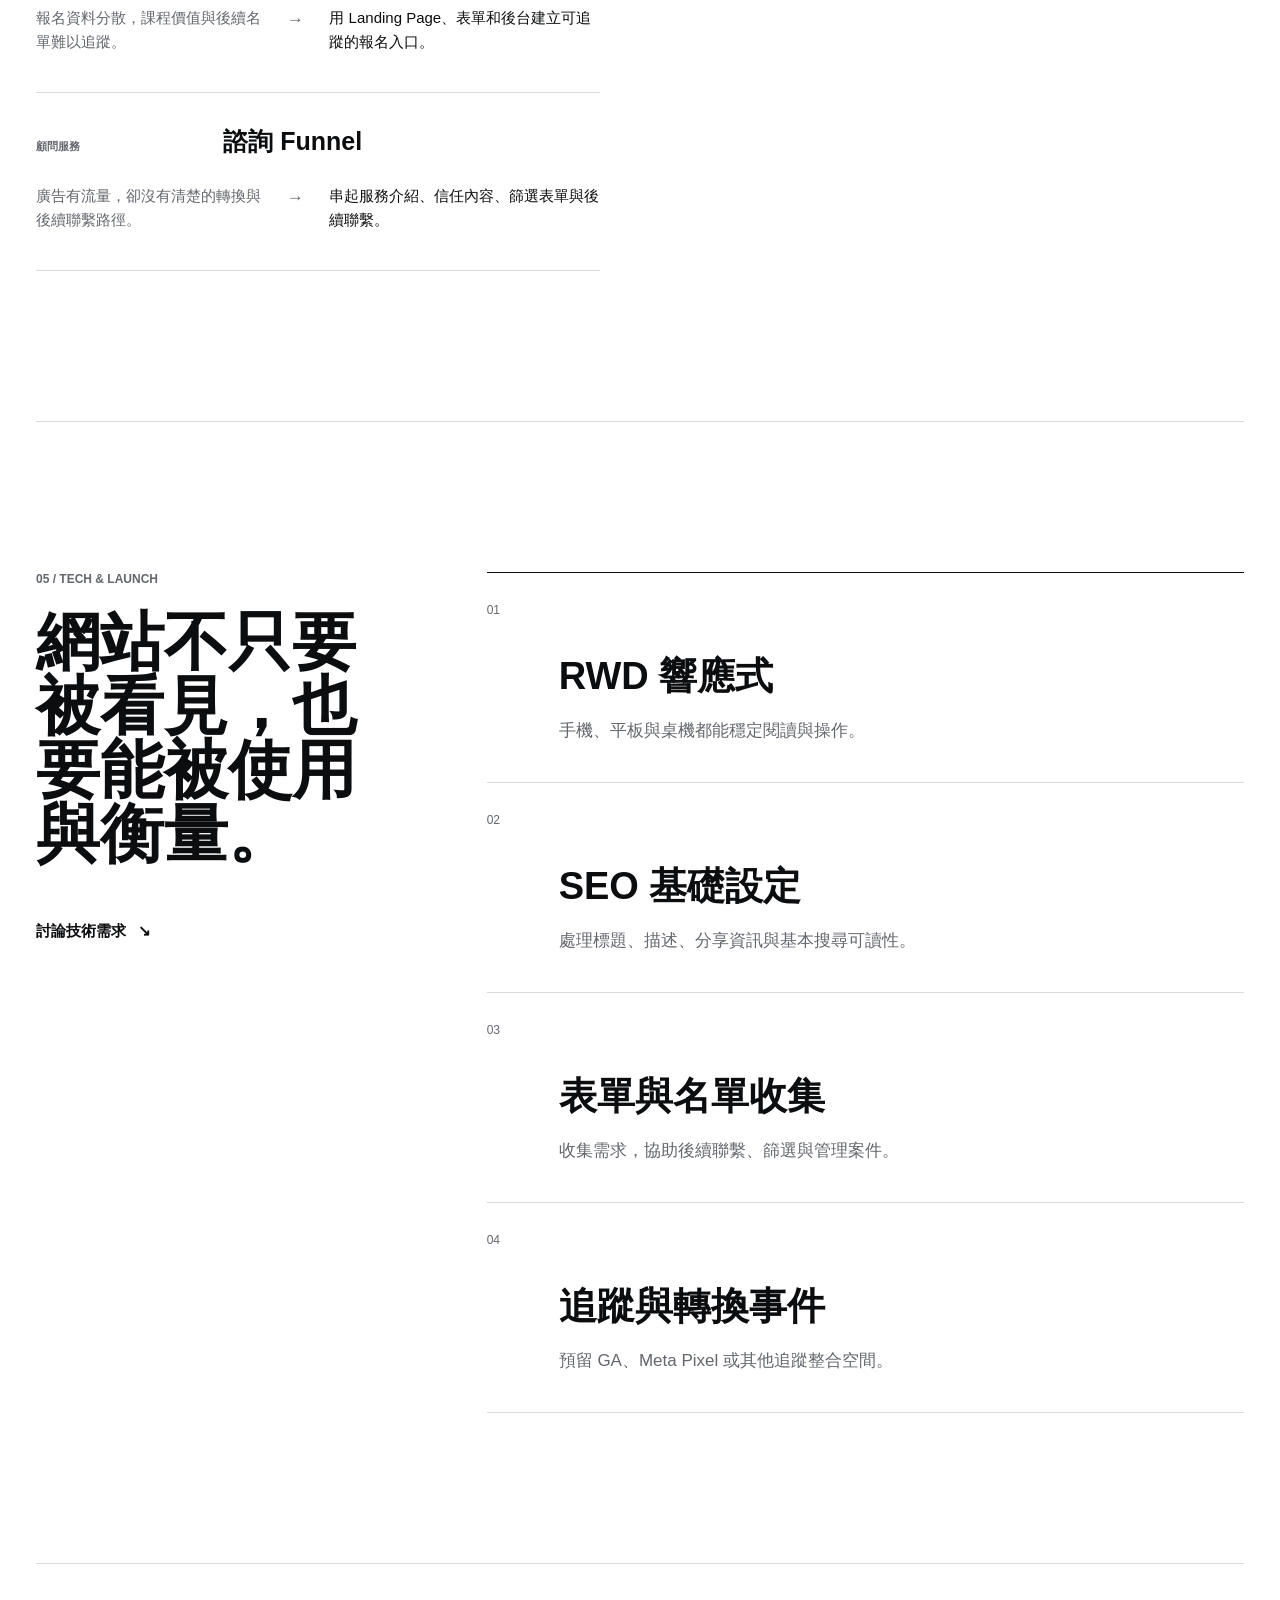
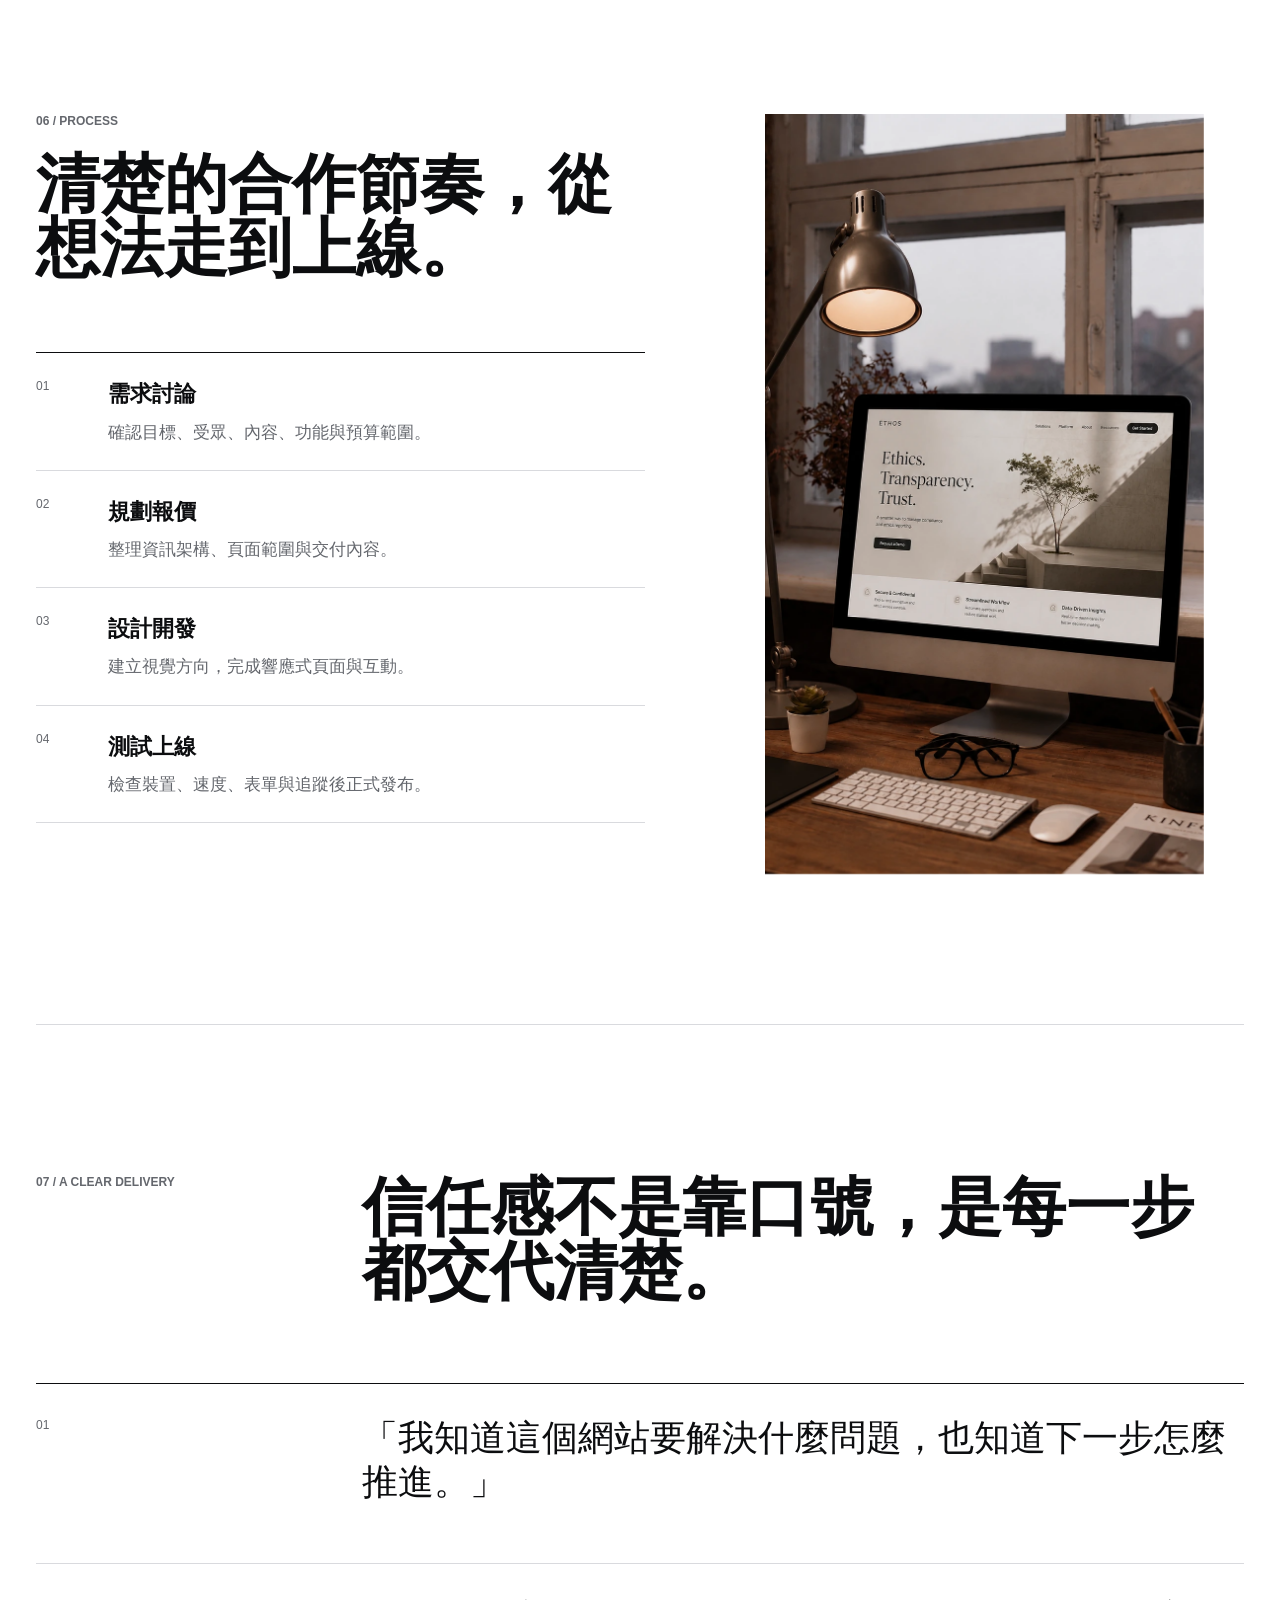
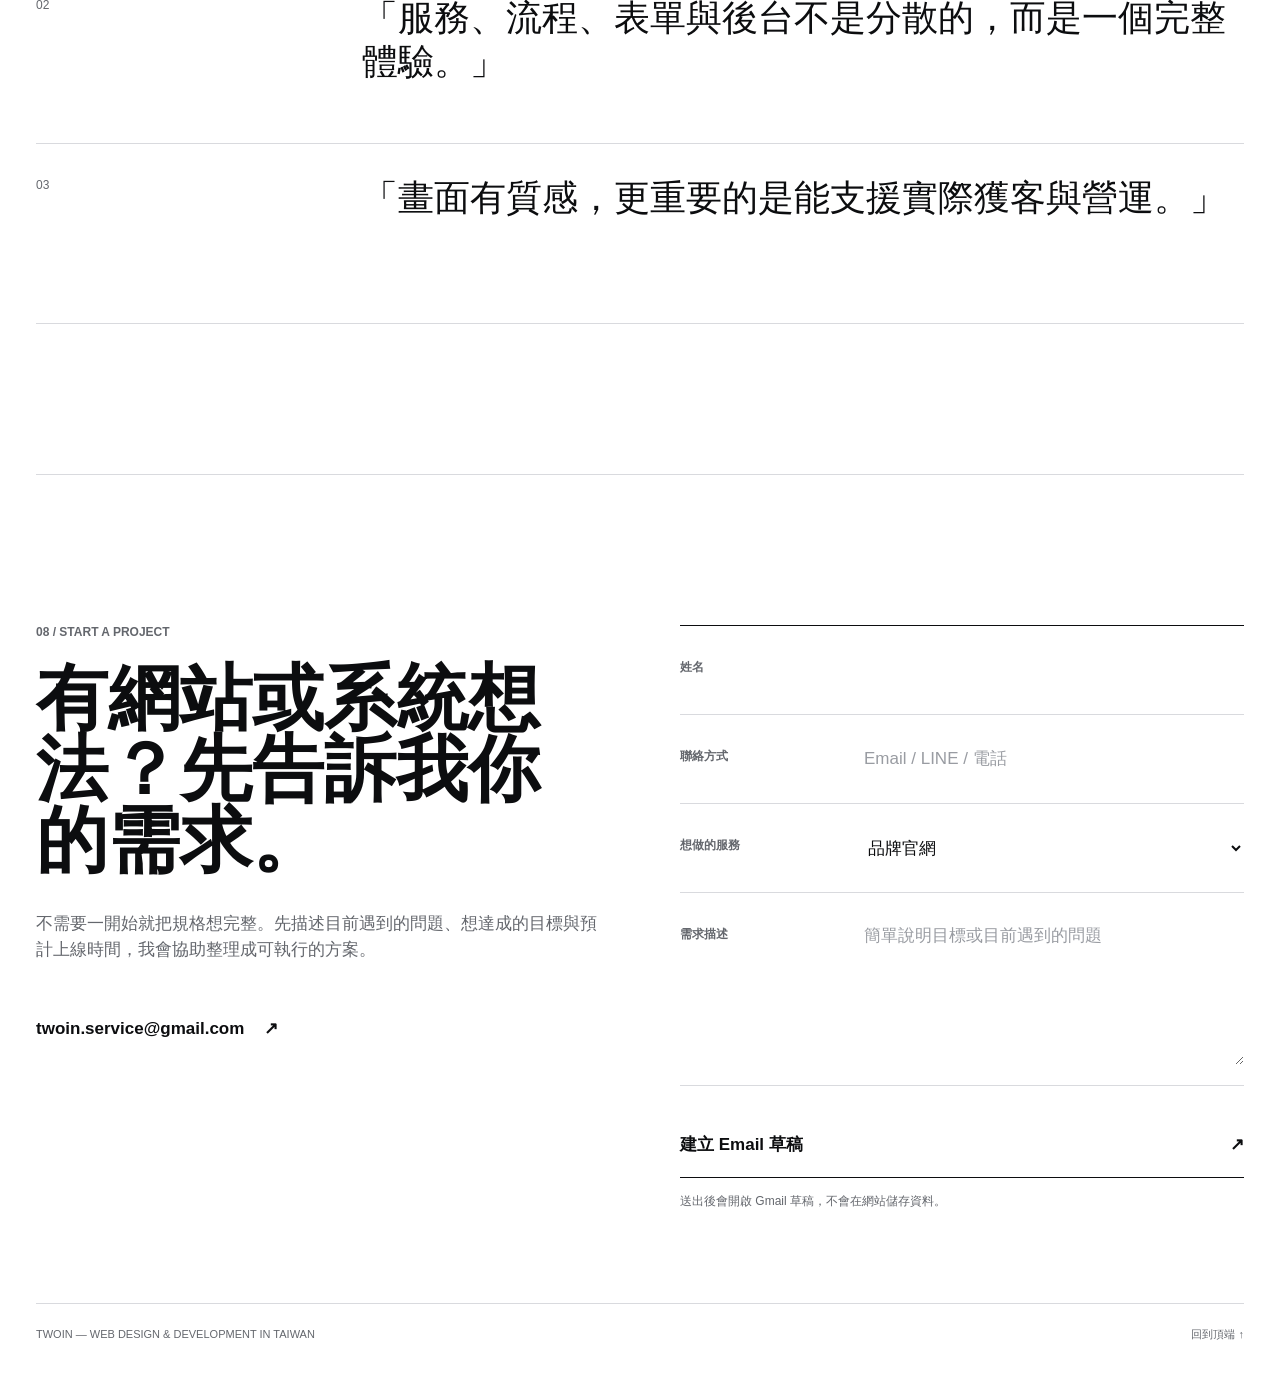
==== commit 3d1349d6: "Open contact inquiries in Gmail" ====
--- a/index.html
+++ b/index.html
@@ -12,10 +12,13 @@
     <link rel="alternate" hreflang="zh-Hant" href="./" />
     <link rel="alternate" hreflang="en" href="./en/" />
     <link rel="alternate" hreflang="x-default" href="./" />
+    <link rel="icon" type="image/png" sizes="512x512" href="./assets/design/favicon.png?v=20260813" />
+    <link rel="shortcut icon" href="./assets/design/favicon.png?v=20260813" />
+    <link rel="apple-touch-icon" sizes="180x180" href="./assets/design/apple-touch-icon.png?v=20260813" />
     <link rel="preload" as="image" href="./assets/design/home-hero-background-v2.webp?v=20260813" type="image/webp" fetchpriority="high" />
     <link rel="stylesheet" href="./styles.css?v=20260813" />
     <noscript><style>.reveal{opacity:1;transform:none}</style></noscript>
-    <script src="./app.js?v=20260813-2" defer></script>
+    <script src="./app.js?v=20260813-3" defer></script>
   </head>
   <body>
     <a class="skip-link" href="#main">跳至主要內容</a>
@@ -234,7 +237,7 @@
           <p class="section-index">08 / Start a project</p>
           <h2 id="contact-title">有網站或系統想法？先告訴我你的需求。</h2>
           <p>不需要一開始就把規格想完整。先描述目前遇到的問題、想達成的目標與預計上線時間，我會協助整理成可執行的方案。</p>
-          <a class="contact-mail" href="mailto:twoin.service@gmail.com">twoin.service@gmail.com <span aria-hidden="true">↗</span></a>
+          <a class="contact-mail" href="https://mail.google.com/mail/?view=cm&amp;fs=1&amp;to=twoin.service@gmail.com" target="_blank" rel="noopener noreferrer">twoin.service@gmail.com <span aria-hidden="true">↗</span></a>
         </div>
 
         <form class="contact-form" data-contact-form>
@@ -257,7 +260,7 @@
             <textarea id="message" name="message" rows="5" placeholder="簡單說明目標或目前遇到的問題" required></textarea>
           </div>
           <button type="submit">建立 Email 草稿 <span aria-hidden="true">↗</span></button>
-          <p class="form-note" data-form-status aria-live="polite">送出後會開啟你的 Email 軟體，不會在網站儲存資料。</p>
+          <p class="form-note" data-form-status aria-live="polite">送出後會開啟 Gmail 草稿，不會在網站儲存資料。</p>
         </form>
 
         <footer class="site-footer">
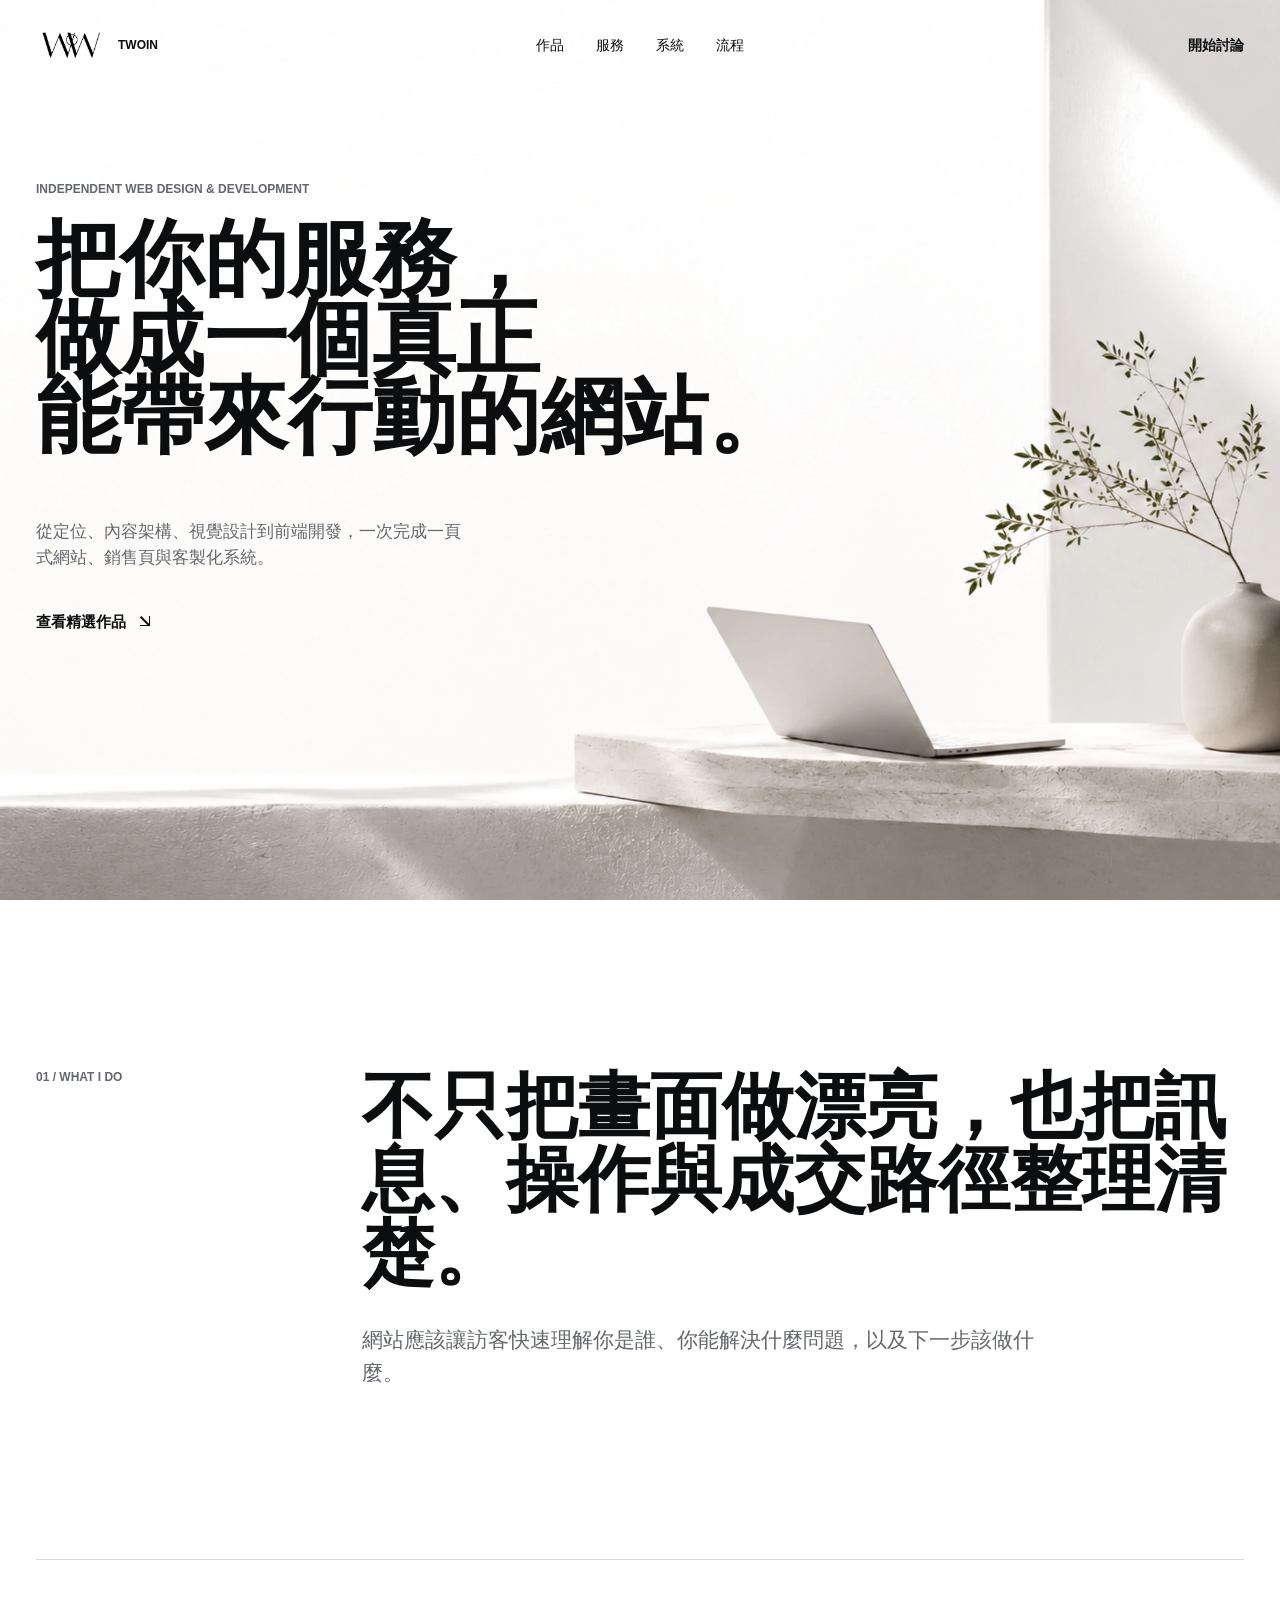
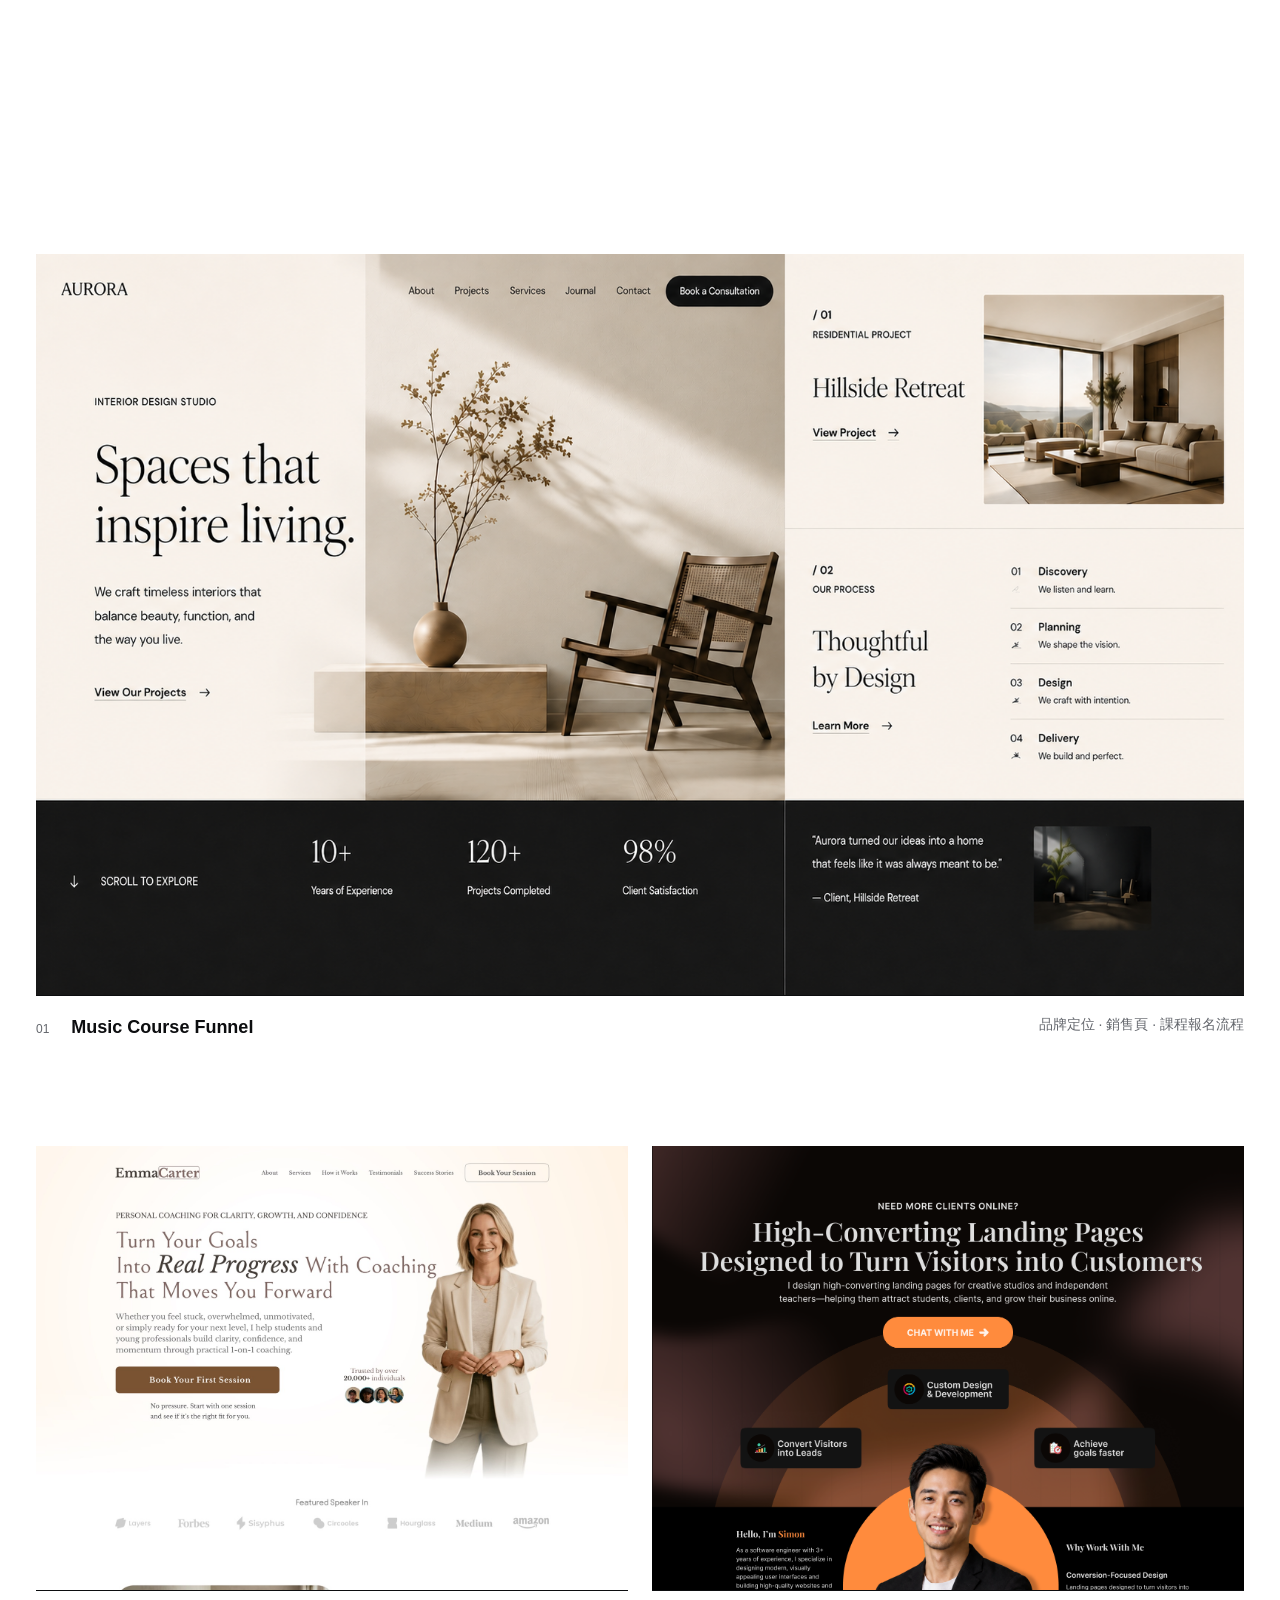
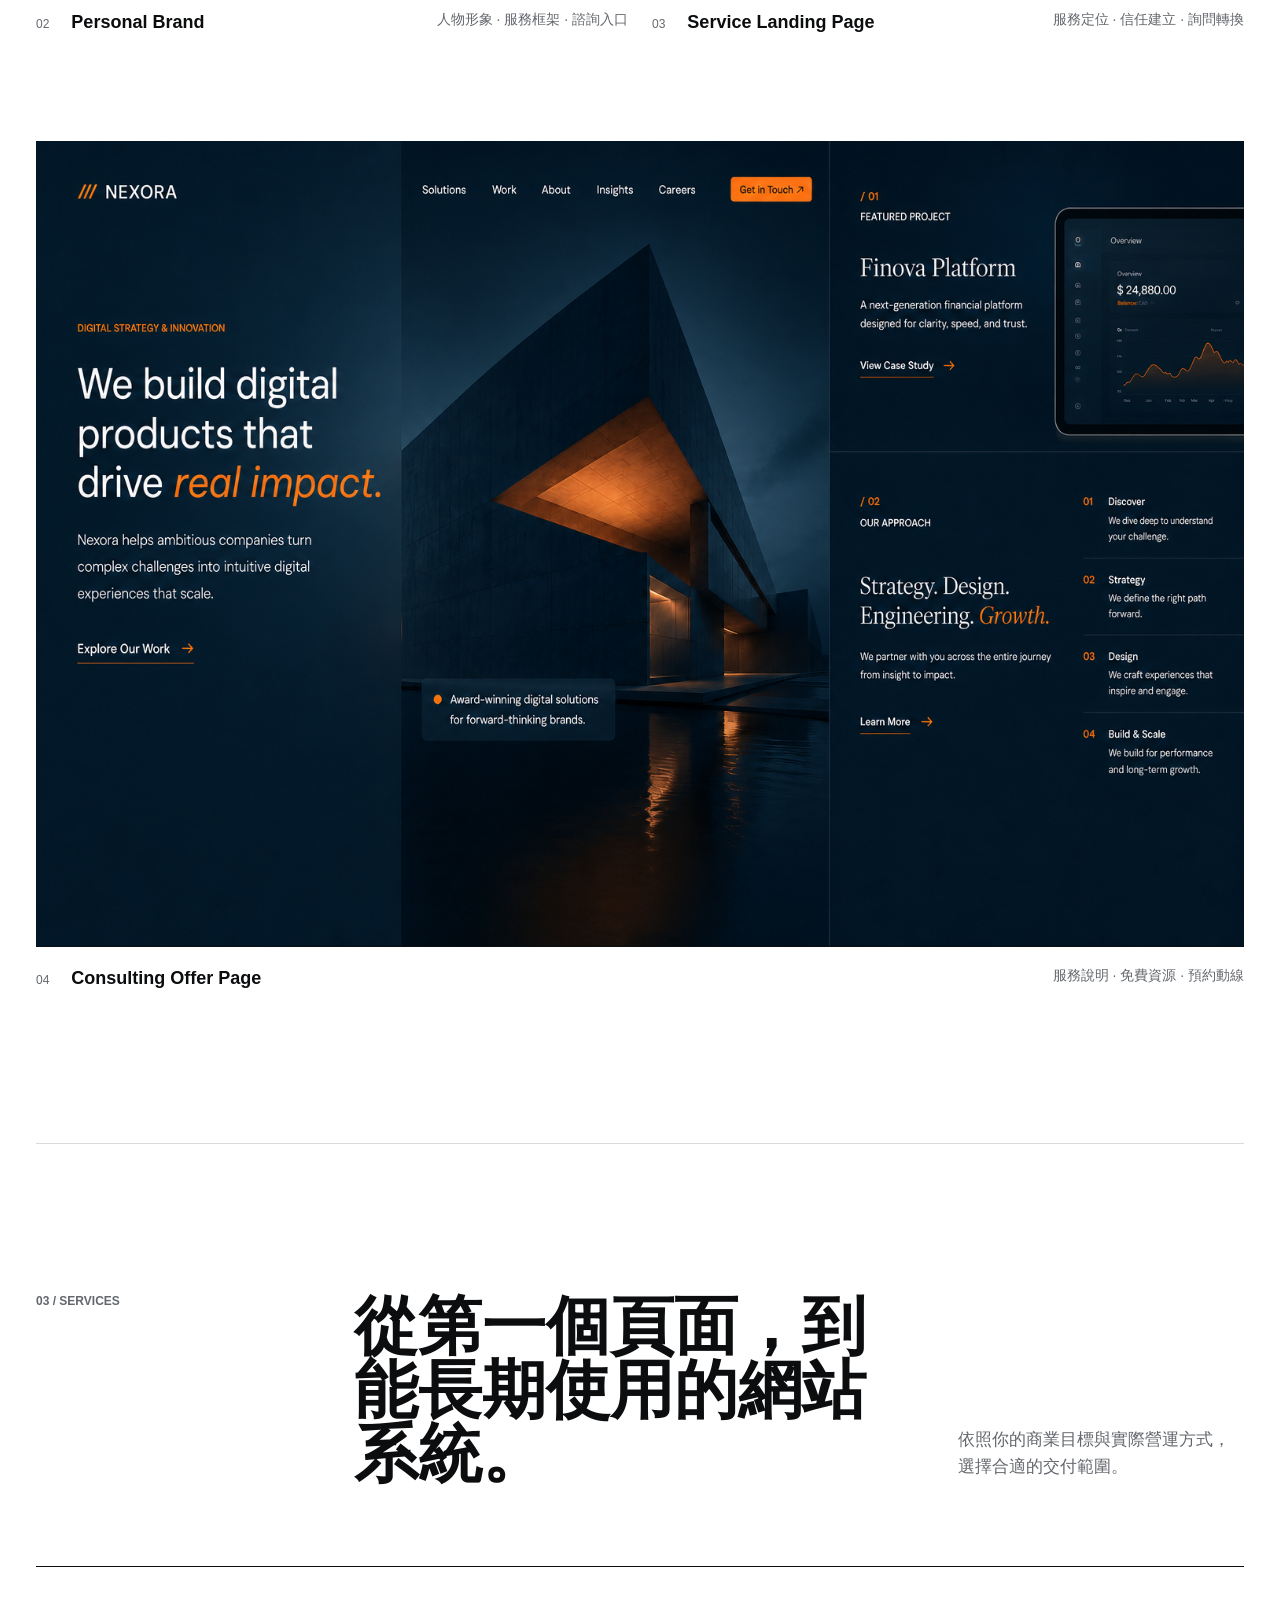
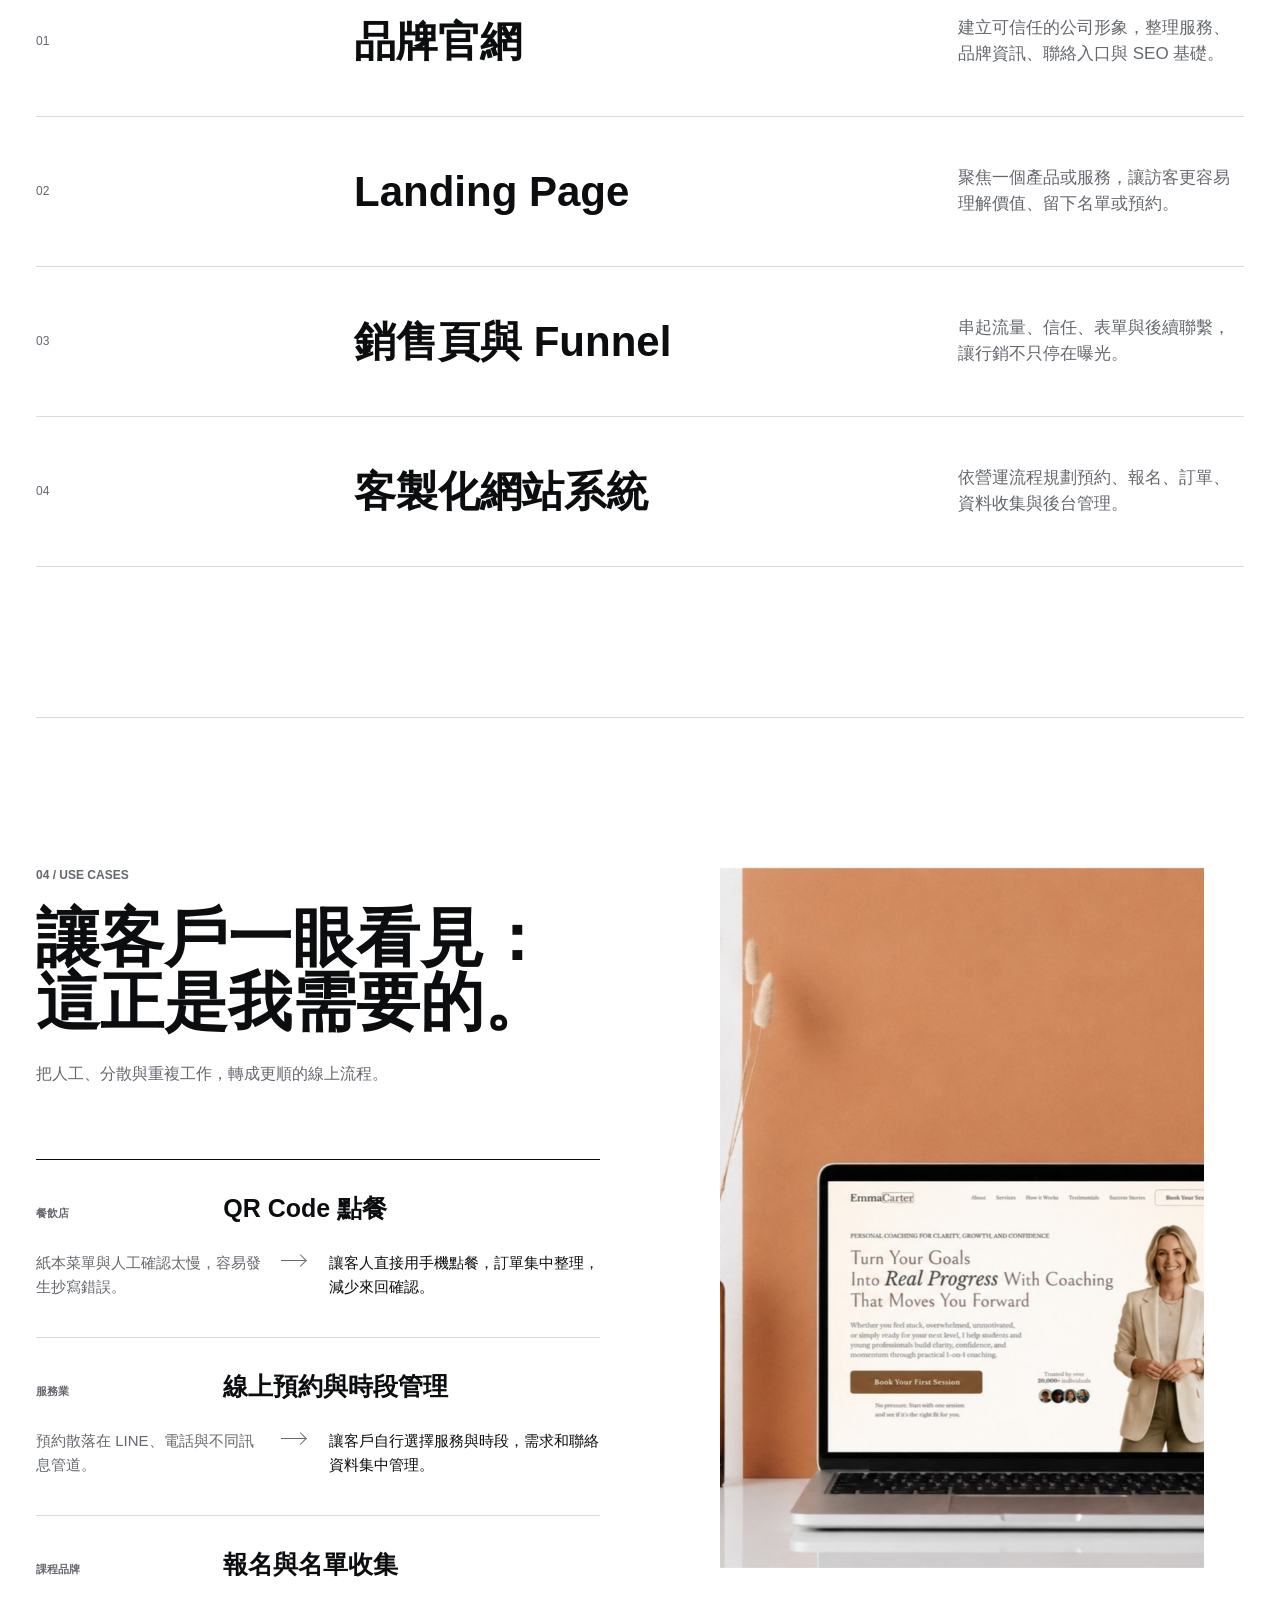
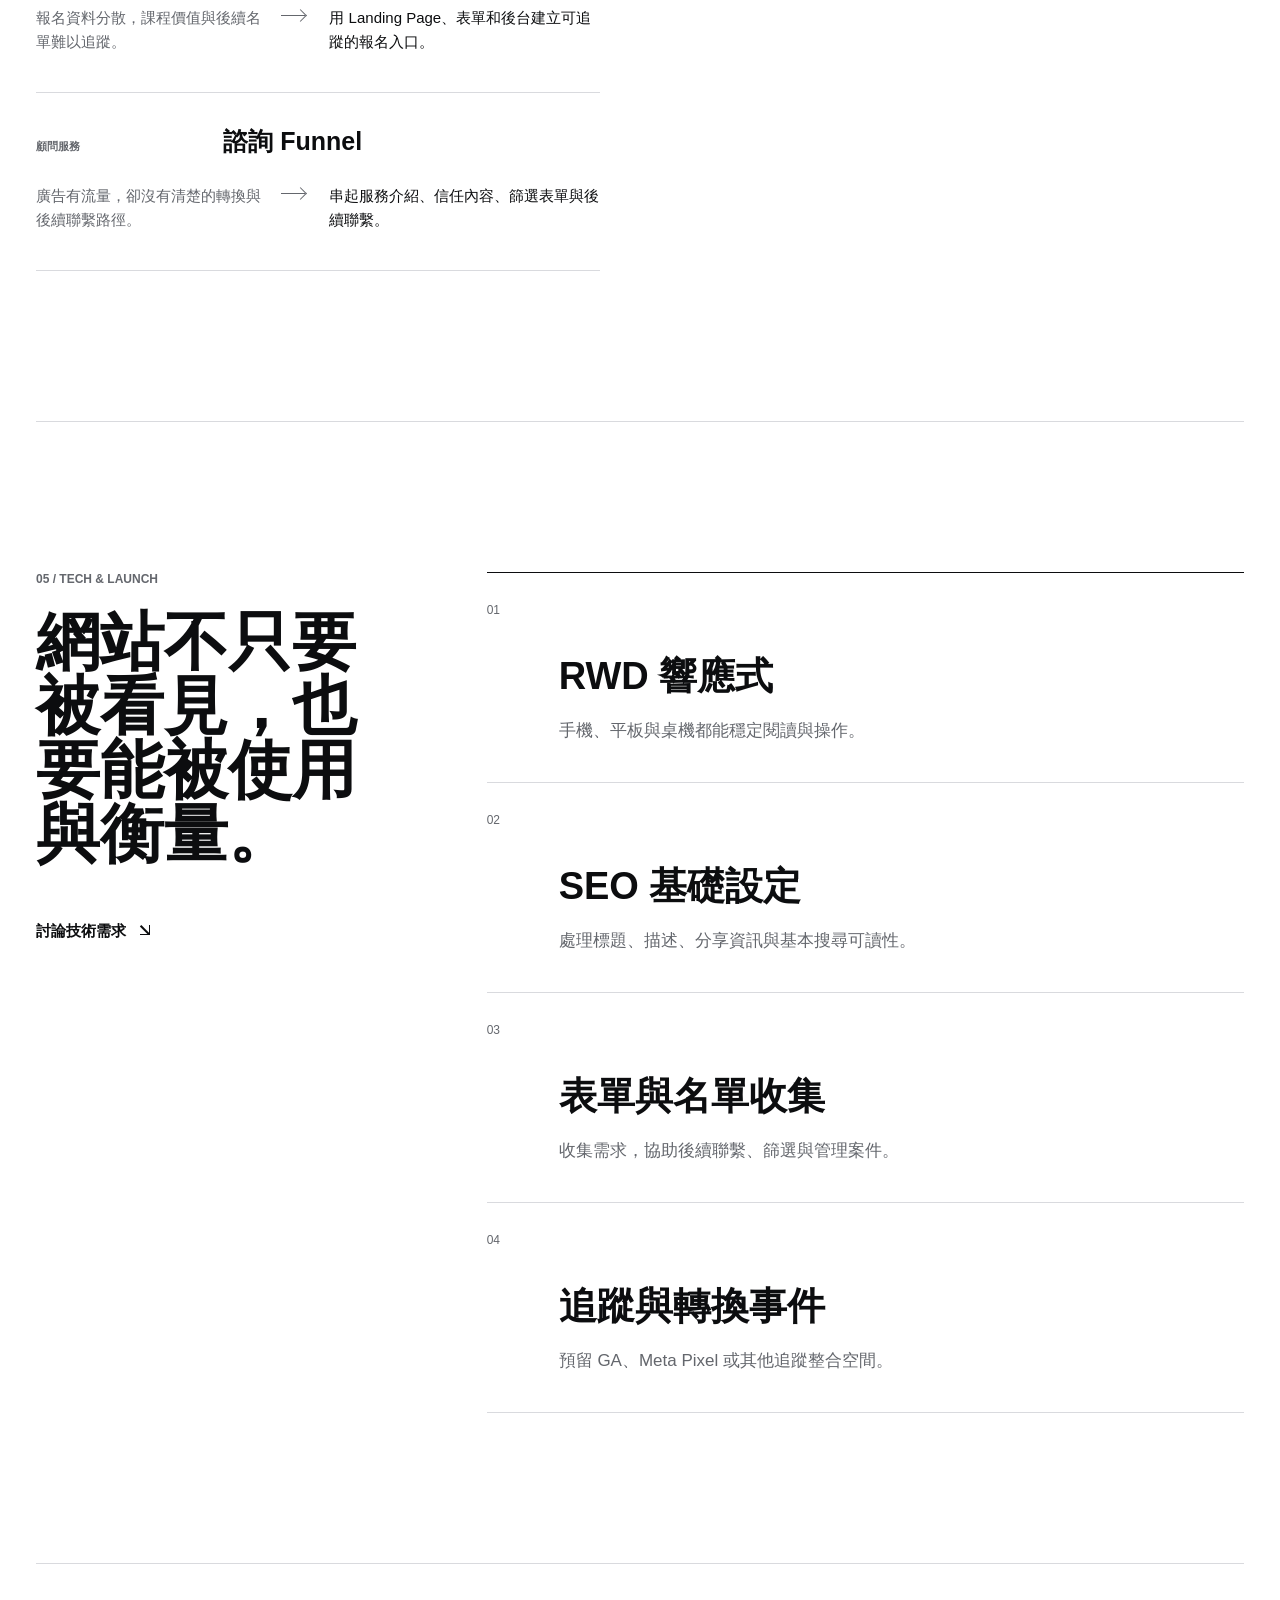
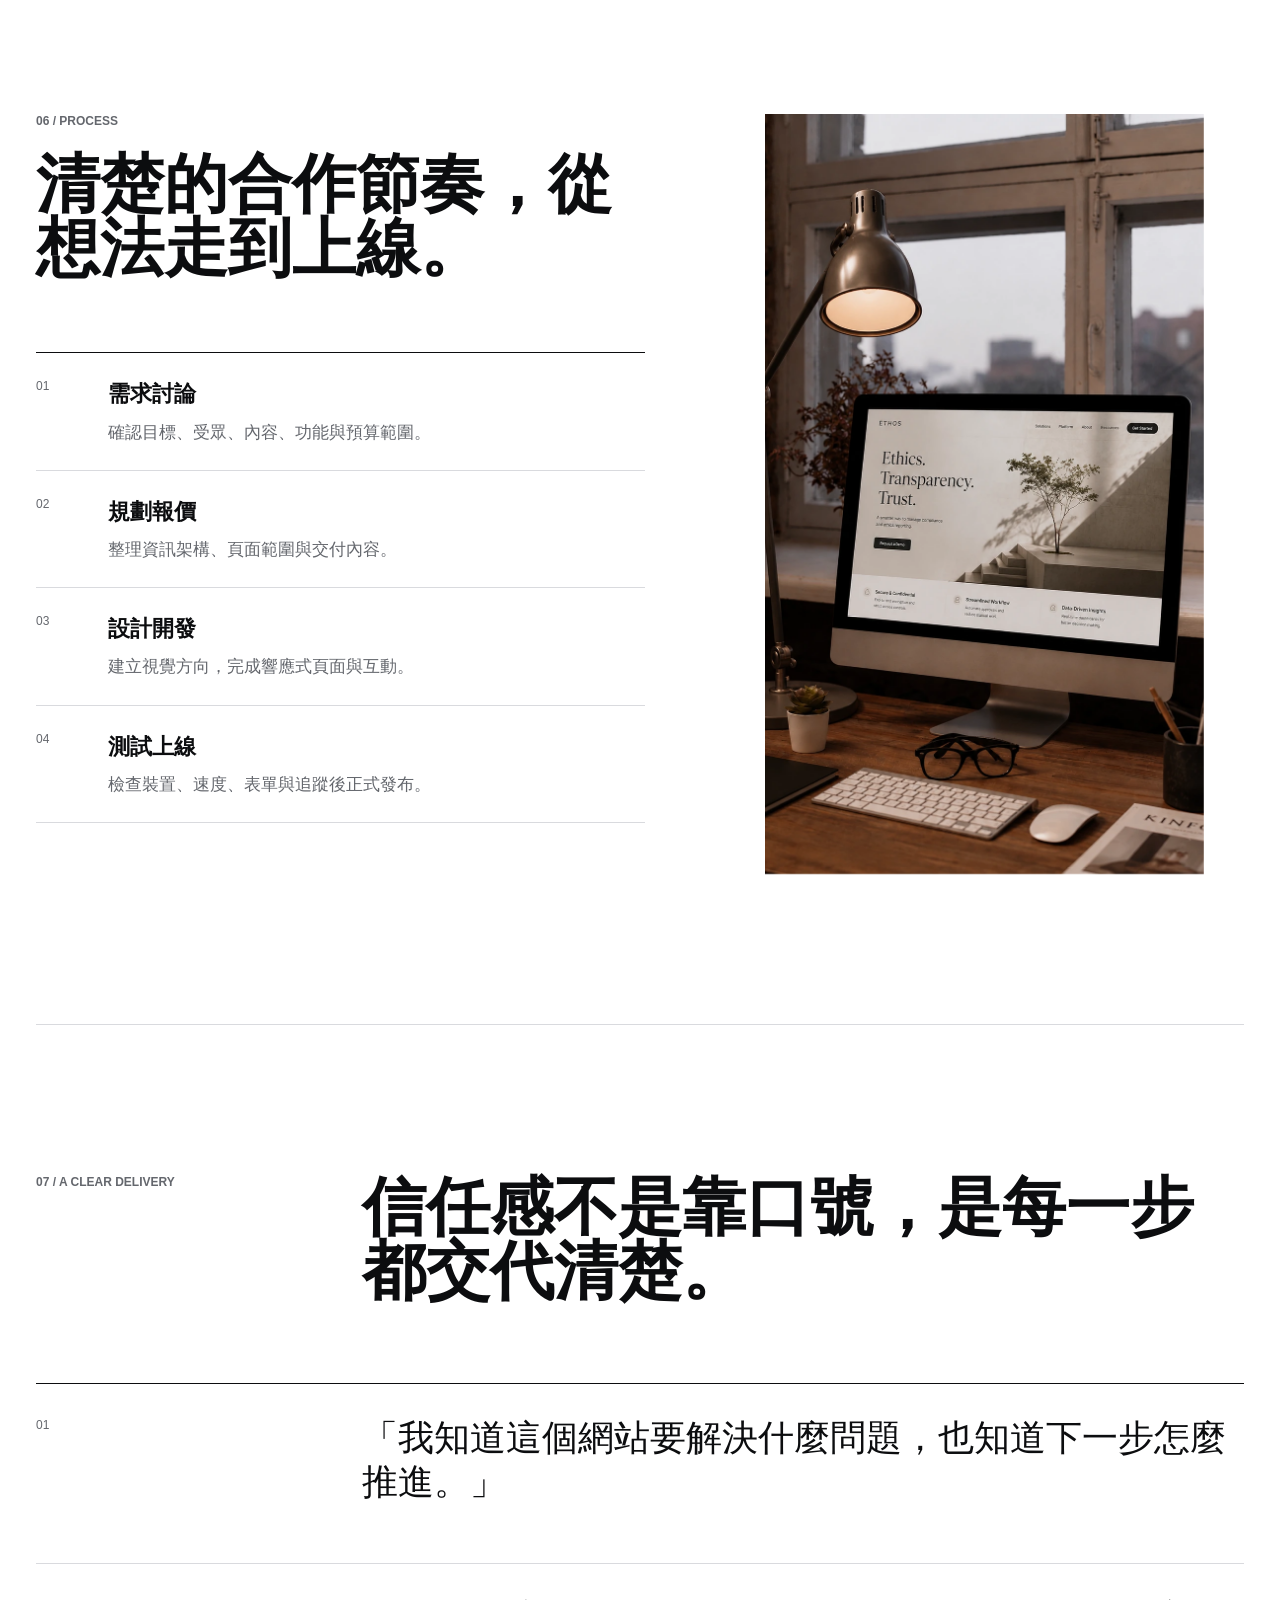
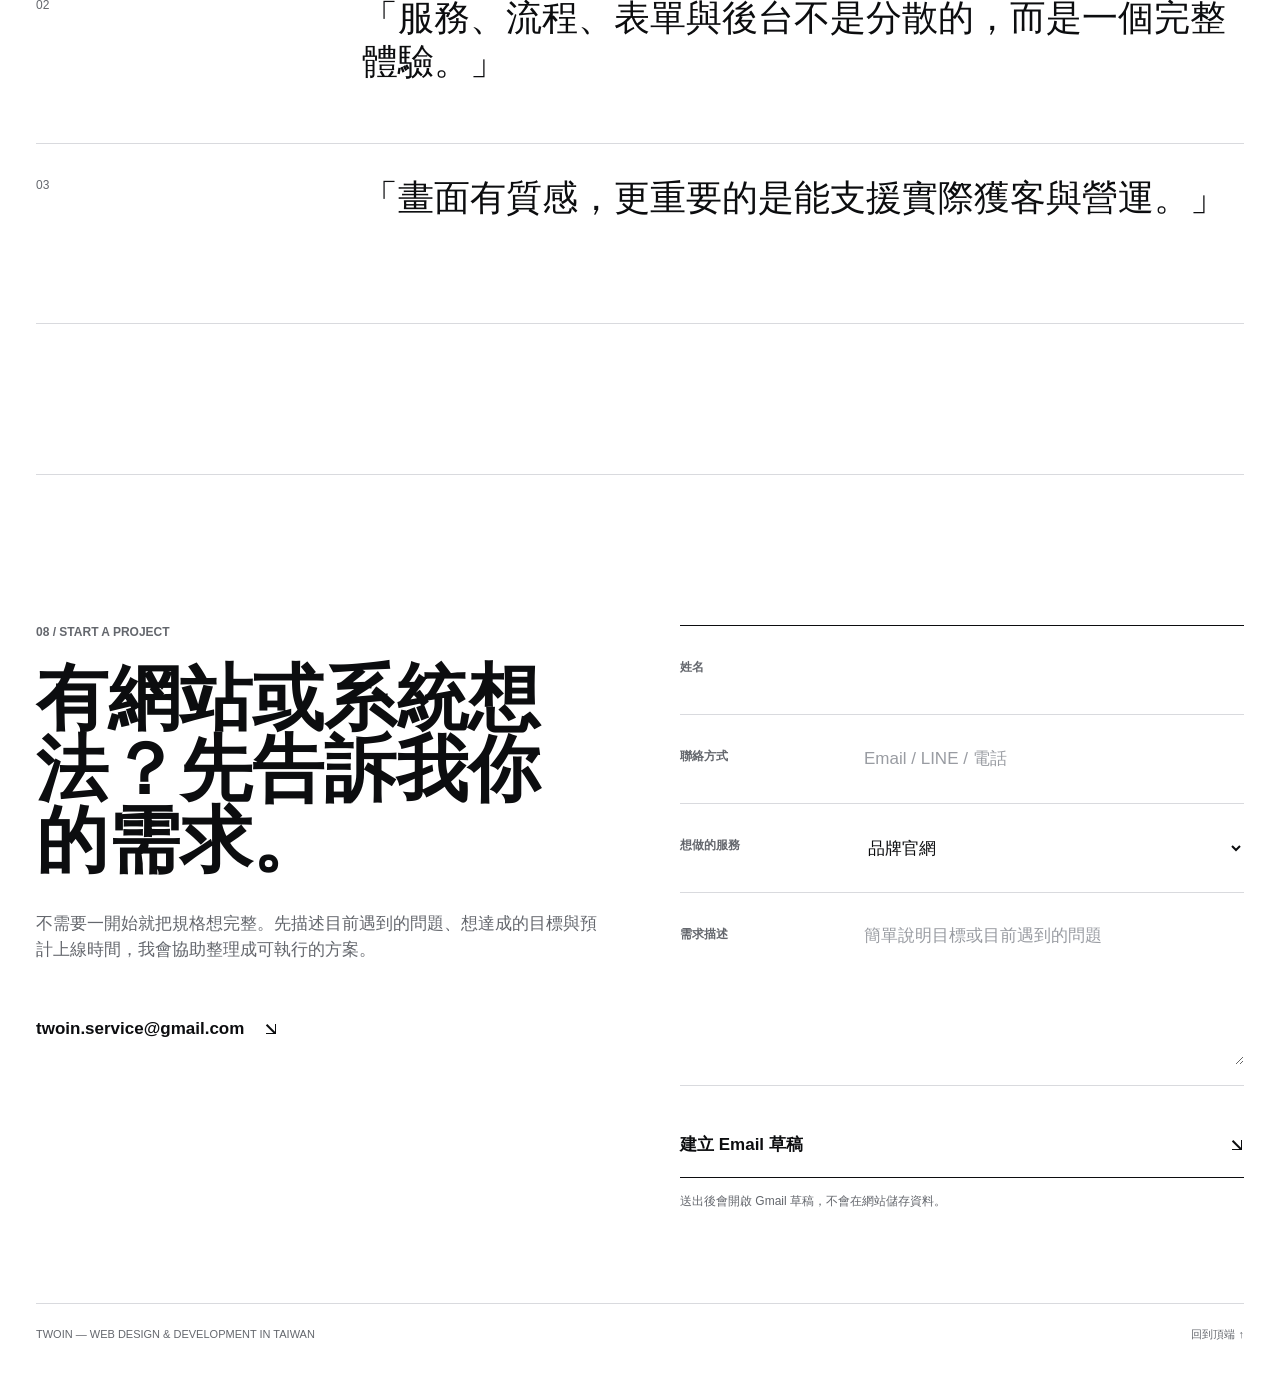
==== commit a9cc3f33: "Improve mobile responsive layout" ====
--- a/index.html
+++ b/index.html
@@ -16,7 +16,7 @@
     <link rel="shortcut icon" href="./assets/design/favicon.png?v=20260813" />
     <link rel="apple-touch-icon" sizes="180x180" href="./assets/design/apple-touch-icon.png?v=20260813" />
     <link rel="preload" as="image" href="./assets/design/home-hero-background-v2.webp?v=20260813" type="image/webp" fetchpriority="high" />
-    <link rel="stylesheet" href="./styles.css?v=20260813" />
+    <link rel="stylesheet" href="./styles.css?v=20260813-2" />
     <noscript><style>.reveal{opacity:1;transform:none}</style></noscript>
     <script src="./app.js?v=20260813-3" defer></script>
   </head>
--- a/styles.css
+++ b/styles.css
@@ -154,6 +154,40 @@
 .hero-intro { max-width: 430px; margin-top: 64px; }
 .hero-intro p { margin-bottom: 28px; color: var(--muted); }
 .text-link { display: inline-flex; min-height: 44px; align-items: center; gap: 12px; font-size: 15px; font-weight: 700; }
+.text-link > span,
+.contact-mail > span,
+.contact-form button > span {
+  position: relative;
+  width: 14px;
+  height: 14px;
+  flex: 0 0 14px;
+  overflow: hidden;
+  color: transparent;
+  font-size: 0;
+}
+.text-link > span::before,
+.contact-mail > span::before,
+.contact-form button > span::before {
+  position: absolute;
+  inset: 2px;
+  border-right: 1.5px solid currentColor;
+  border-bottom: 1.5px solid currentColor;
+  color: var(--ink);
+  content: "";
+}
+.text-link > span::after,
+.contact-mail > span::after,
+.contact-form button > span::after {
+  position: absolute;
+  top: 6px;
+  left: 1px;
+  width: 12px;
+  height: 1.5px;
+  background: var(--ink);
+  content: "";
+  transform: rotate(45deg);
+  transform-origin: center;
+}
 
 .statement {
   padding: 170px 0;
@@ -258,7 +292,34 @@
 }
 .use-case-flow p { margin: 0; color: var(--muted); font-size: 15px; line-height: 1.6; }
 .use-case-flow div:last-child p { color: var(--ink); }
-.case-arrow { padding-top: 1px; color: var(--muted); text-align: center; }
+.case-arrow {
+  position: relative;
+  width: 28px;
+  height: 20px;
+  overflow: hidden;
+  color: transparent;
+  font-size: 0;
+}
+.case-arrow::before {
+  position: absolute;
+  top: 9px;
+  right: 2px;
+  left: 2px;
+  height: 1px;
+  background: var(--muted);
+  content: "";
+}
+.case-arrow::after {
+  position: absolute;
+  top: 5px;
+  right: 2px;
+  width: 8px;
+  height: 8px;
+  border-top: 1px solid var(--muted);
+  border-right: 1px solid var(--muted);
+  content: "";
+  transform: rotate(45deg);
+}
 .use-cases-media { position: sticky; top: 124px; margin-bottom: 0; }
 .use-cases-media img { min-height: 700px; object-fit: cover; }
 
@@ -417,56 +478,90 @@
 }
 
 @media (max-width: 620px) {
-  :root { --shell: calc(100% - 28px); }
+  :root { --shell: calc(100% - 40px); }
   body { font-size: 16px; }
-  .site-header { width: 100%; padding-inline: 14px; }
+  .site-header { width: 100%; min-height: 72px; padding-inline: 20px; }
+  .site-header::before { box-shadow: none; }
   .brand span { display: none; }
-  .header-cta { font-size: 13px; }
-  .hero { min-height: calc(100svh - 76px); padding: 44px 0 38px; }
+  .brand img { width: 58px; height: 30px; }
+  .header-cta { min-height: 44px; margin-right: 0; display: inline-flex; align-items: center; font-size: 13px; }
+  .menu-toggle { width: 44px; height: 44px; padding-inline: 7px; }
+  .main-nav { inset-block-start: 72px; min-height: calc(100dvh - 72px); padding: 48px 20px; gap: 12px; font-size: 34px; line-height: 1.15; }
+  .hero { min-height: calc(100dvh - 72px); padding: 56px 0 36px; }
   .hero::before {
+    top: -72px;
+    height: calc(100% + 72px);
     background-position: right bottom;
-    background-size: auto 48%;
+    background-size: auto 43%;
   }
   .hero-copy { max-width: 100%; }
-  .hero h1 { font-size: 40px; line-height: 0.98; }
-  .hero-intro { max-width: 100%; margin-top: 28px; }
-  .hero-intro p { max-width: 420px; margin-bottom: 18px; }
-  .statement { padding: 96px 0; }
-  .statement-content h2 { font-size: 40px; }
-  .statement-content > p { font-size: 18px; }
-  .work, .services, .tech, .proof { padding: 88px 0; }
-  .section-heading h2, .use-cases-copy h2, .tech-intro h2, .process-copy h2 { font-size: 40px; }
-  .project-list { grid-template-columns: 1fr; gap: 72px; }
+  .hero-copy .eyebrow { max-width: 290px; margin-bottom: 20px; font-size: 11px; line-height: 1.35; }
+  .hero h1 { max-width: 360px; font-size: 36px; font-weight: 760; line-height: 1.04; }
+  .hero-intro { max-width: 340px; margin-top: 26px; }
+  .hero-intro p { max-width: 340px; margin-bottom: 14px; color: #52555a; font-size: 15px; line-height: 1.65; }
+  .text-link { gap: 10px; font-size: 14px; }
+  .statement { padding: 80px 0; gap: 10px; }
+  .statement-content h2 { margin-bottom: 24px; font-size: 36px; line-height: 1.08; }
+  .statement-content > p { font-size: 16px; line-height: 1.65; }
+  .work, .services, .tech, .proof { padding: 76px 0; }
+  .section-heading, .services .section-heading { gap: 10px; margin-bottom: 44px; }
+  .section-heading h2, .use-cases-copy h2, .tech-intro h2, .process-copy h2 { font-size: 36px; line-height: 1.08; }
+  .section-heading > p:last-child { margin-top: 8px; font-size: 15px; line-height: 1.6; }
+  .eyebrow, .section-index { margin-bottom: 18px; font-size: 11px; }
+  .project-list { grid-template-columns: 1fr; gap: 60px; }
   .project-wide { grid-column: auto; }
   .project-media-wide, .project-media-page { aspect-ratio: 4 / 3; }
   .project-media-showcase { aspect-ratio: 1602 / 982; }
   .project-media-wide img { object-position: left center; }
-  .project-meta { display: block; }
-  .project-meta p { margin-top: 8px; text-align: left; }
-  .service-row { min-height: 134px; padding-block: 24px; }
-  .service-row h3 { font-size: 28px; }
-  .use-cases, .process { padding: 88px 0; }
-  .use-cases-copy h2, .process-copy h2 { margin-bottom: 52px; }
-  .use-case-heading { grid-template-columns: 1fr; gap: 8px; }
-  .use-case-heading h3 { font-size: 23px; }
-  .use-case-flow { grid-template-columns: 1fr; gap: 14px; }
-  .case-arrow { padding: 0; text-align: left; transform: rotate(90deg); transform-origin: left center; }
-  .tech-list article { min-height: 190px; }
-  .tech-list h3 { font-size: 28px; }
-  .proof-list blockquote { min-height: 160px; grid-template-columns: 32px 1fr; gap: 16px; }
-  .proof-list p { font-size: 24px; }
-  .contact { min-height: auto; padding-top: 88px; }
-  .contact-copy h2 { font-size: 44px; }
+  .project-meta { padding-top: 14px; display: block; }
+  .project-meta div { gap: 14px; }
+  .project-meta h3 { font-size: 17px; }
+  .project-meta p { margin-top: 6px; font-size: 13px; line-height: 1.5; text-align: left; }
+  .service-row { min-height: 0; padding-block: 26px; grid-template-columns: 34px 1fr; gap: 8px; align-items: start; }
+  .service-row h3 { font-size: 25px; line-height: 1.2; }
+  .service-row p { margin-top: 10px; font-size: 15px; line-height: 1.6; }
+  .use-cases, .process { padding: 76px 0; gap: 48px; }
+  .use-cases-copy h2, .process-copy h2 { margin-bottom: 26px; }
+  .use-cases-subtitle { margin-bottom: 46px; font-size: 15px; }
+  .use-case-list { margin-top: 0; }
+  .use-case-list article { padding: 28px 0 30px; }
+  .use-case-heading { grid-template-columns: 1fr; gap: 7px; }
+  .use-case-heading span { font-size: 10px; }
+  .use-case-heading h3 { font-size: 23px; line-height: 1.2; }
+  .use-case-flow { margin-top: 22px; grid-template-columns: 1fr 24px 1fr; gap: 10px; }
+  .use-case-flow p { font-size: 14px; line-height: 1.55; }
+  .case-arrow { width: 24px; margin-top: 1px; transform: none; }
+  .use-cases-media { margin-top: 0; }
+  .use-cases-media img { aspect-ratio: 4 / 4.6; object-position: center; }
+  .tech { gap: 44px; }
+  .tech-intro h2 { margin-bottom: 26px; }
+  .tech-list article { min-height: 0; padding: 26px 0 30px; grid-template-columns: 34px 1fr; }
+  .tech-list h3 { margin: 0 0 10px; font-size: 25px; line-height: 1.2; }
+  .tech-list p { font-size: 15px; line-height: 1.6; }
+  .process-list li { min-height: 0; padding: 24px 0; grid-template-columns: 34px 1fr; }
+  .process-list h3 { font-size: 21px; }
+  .process-list p { font-size: 15px; line-height: 1.6; }
+  .process-media img { aspect-ratio: 4 / 5; object-position: center; }
+  .proof-list blockquote { min-height: 0; padding: 26px 0 30px; grid-template-columns: 28px 1fr; gap: 12px; }
+  .proof-list p { font-size: 21px; line-height: 1.35; }
+  .contact { min-height: auto; padding-top: 76px; gap: 56px; }
+  .contact-copy h2 { margin-bottom: 24px; font-size: 38px; line-height: 1.06; }
+  .contact-copy > p:not(.section-index) { font-size: 15px; line-height: 1.65; }
+  .contact-mail { max-width: 100%; margin-top: 16px; gap: 10px; font-size: 14px; overflow-wrap: anywhere; }
   .field-row { grid-template-columns: 1fr; gap: 2px; }
   .field-row label { padding-top: 0; }
-  .site-footer { flex-direction: column; }
+  .contact-form button { min-height: 58px; }
+  .site-footer { padding-top: 18px; flex-direction: column; gap: 10px; }
 }
 
 @media (max-width: 420px) {
-  .site-header { gap: 8px; }
-  .brand img { width: 52px; }
+  .site-header { gap: 6px; }
+  .brand img { width: 54px; }
   .header-cta { margin-right: 0; font-size: 12px; }
   .menu-toggle { width: 40px; height: 40px; }
+  .hero h1 { max-width: 335px; font-size: 34px; }
+  .use-case-flow { grid-template-columns: 1fr; gap: 12px; }
+  .case-arrow { margin-block: 2px; transform: rotate(90deg); transform-origin: center; }
 }
 
 @media (prefers-reduced-motion: reduce) {
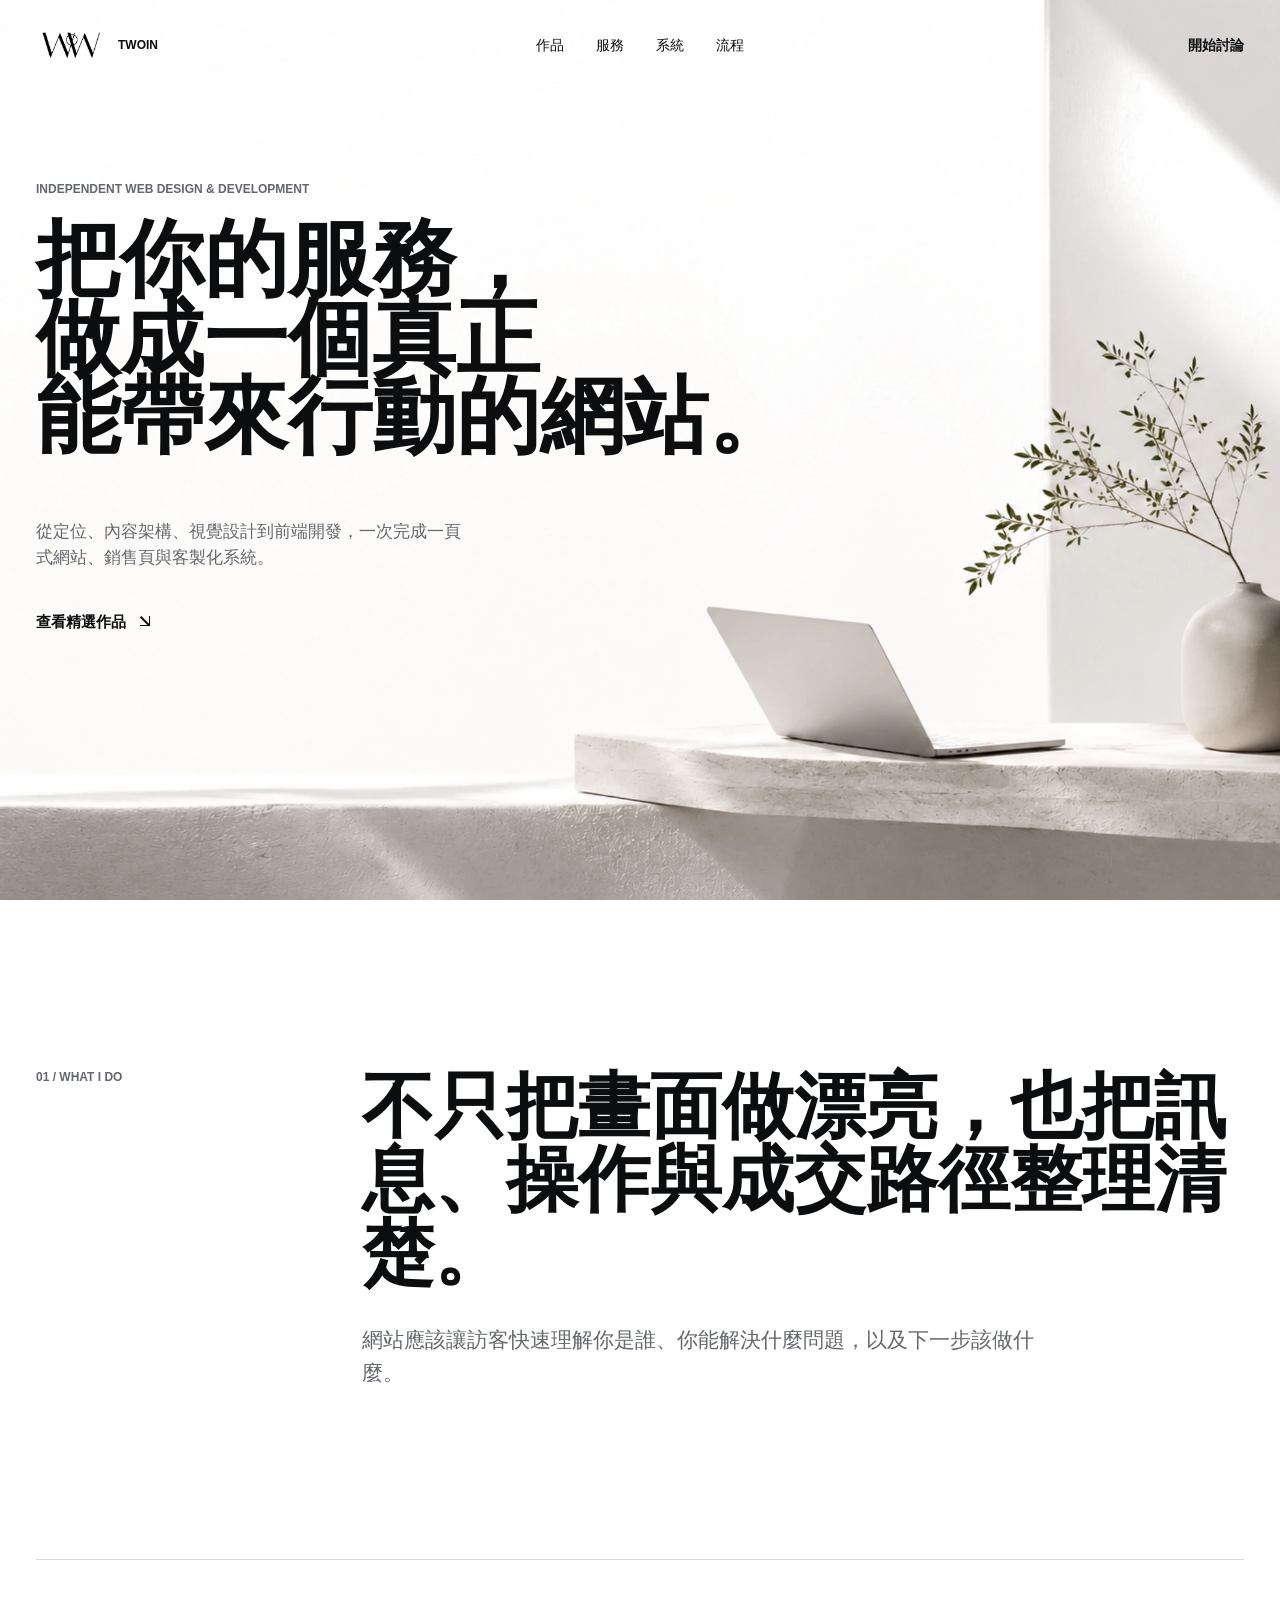
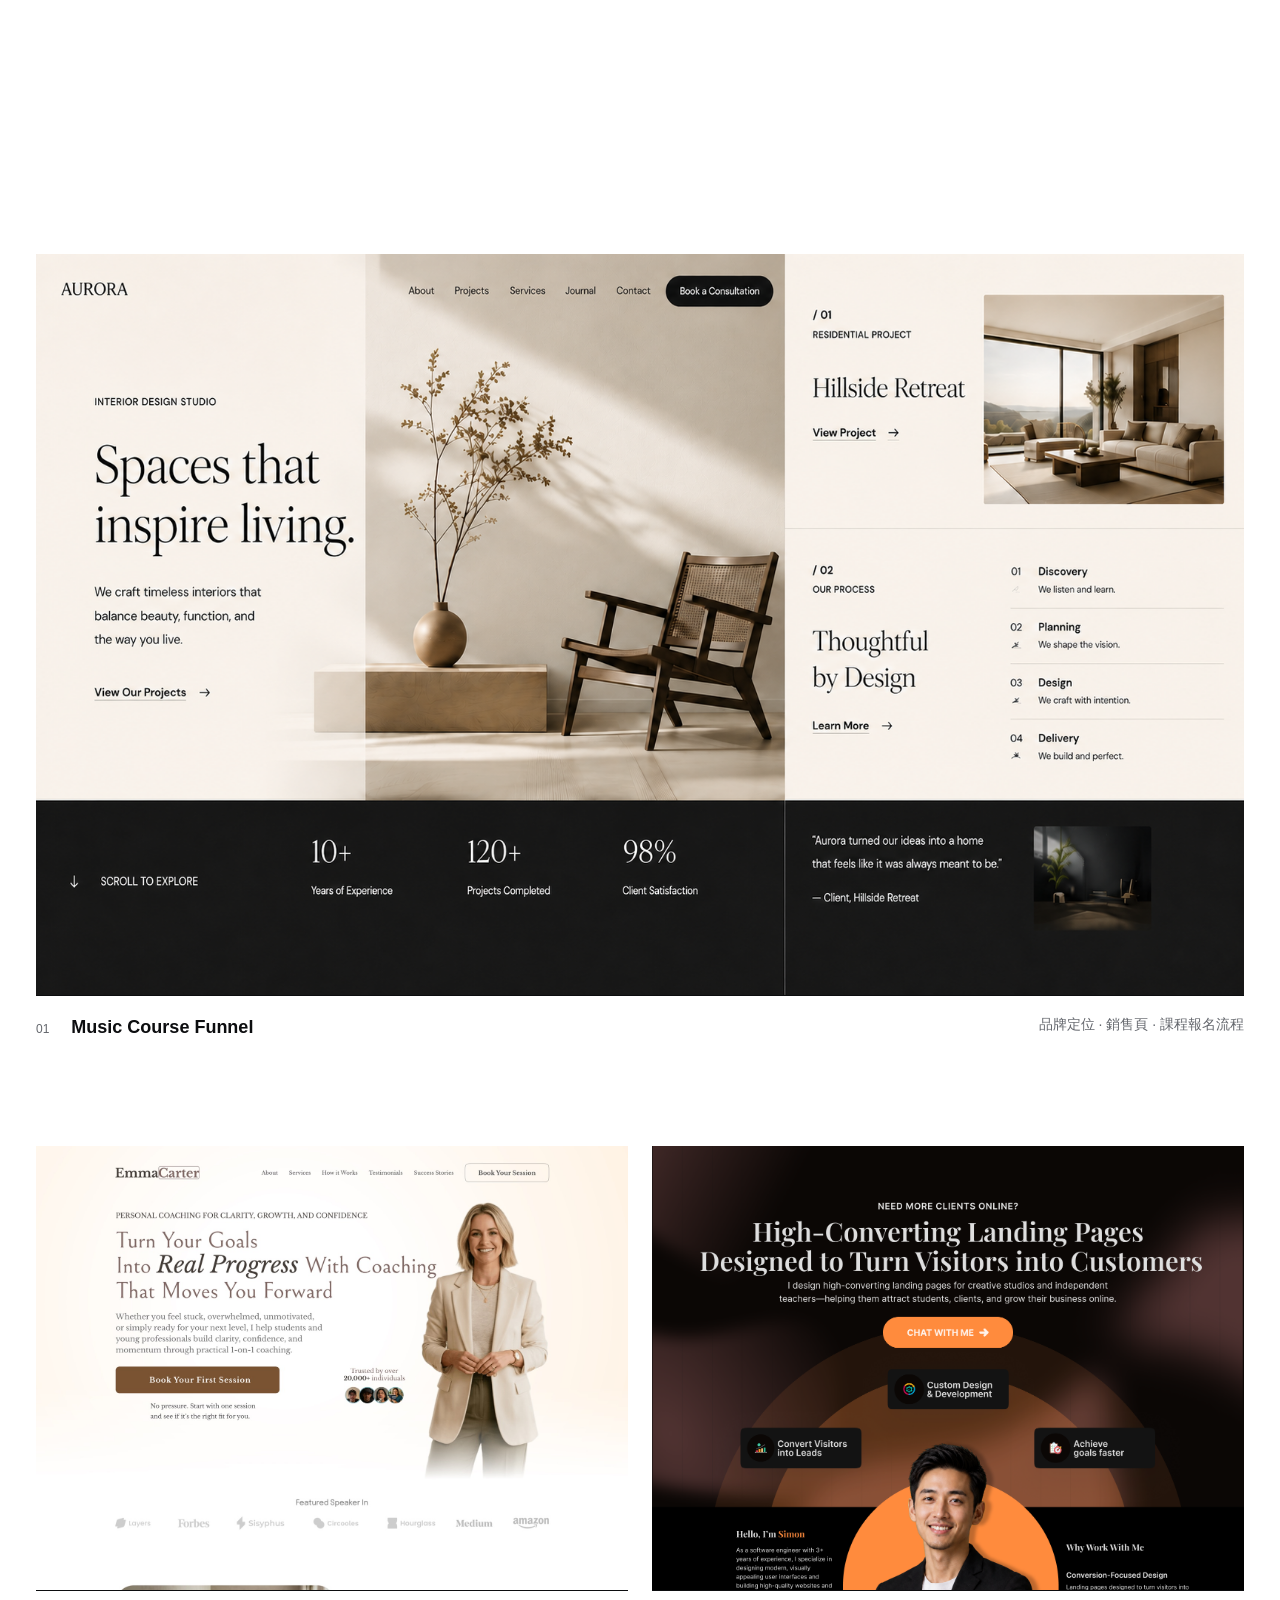
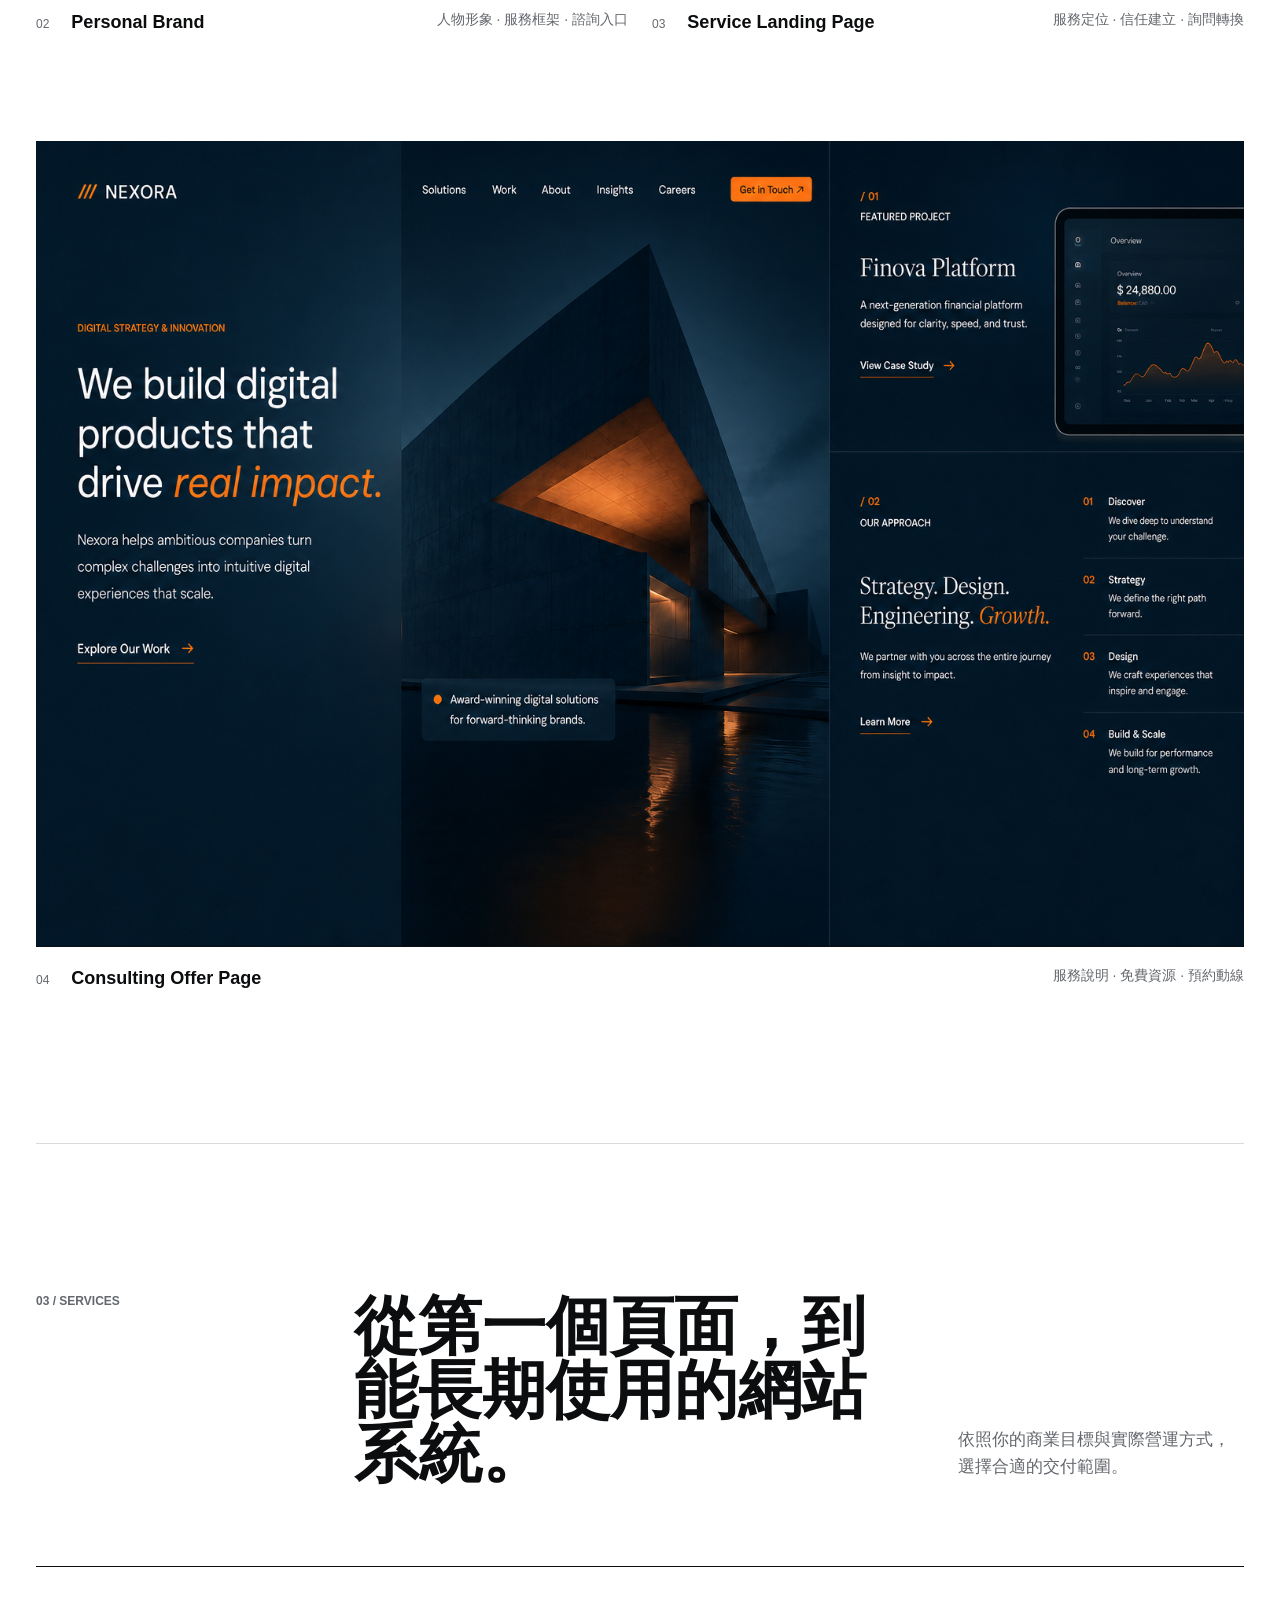
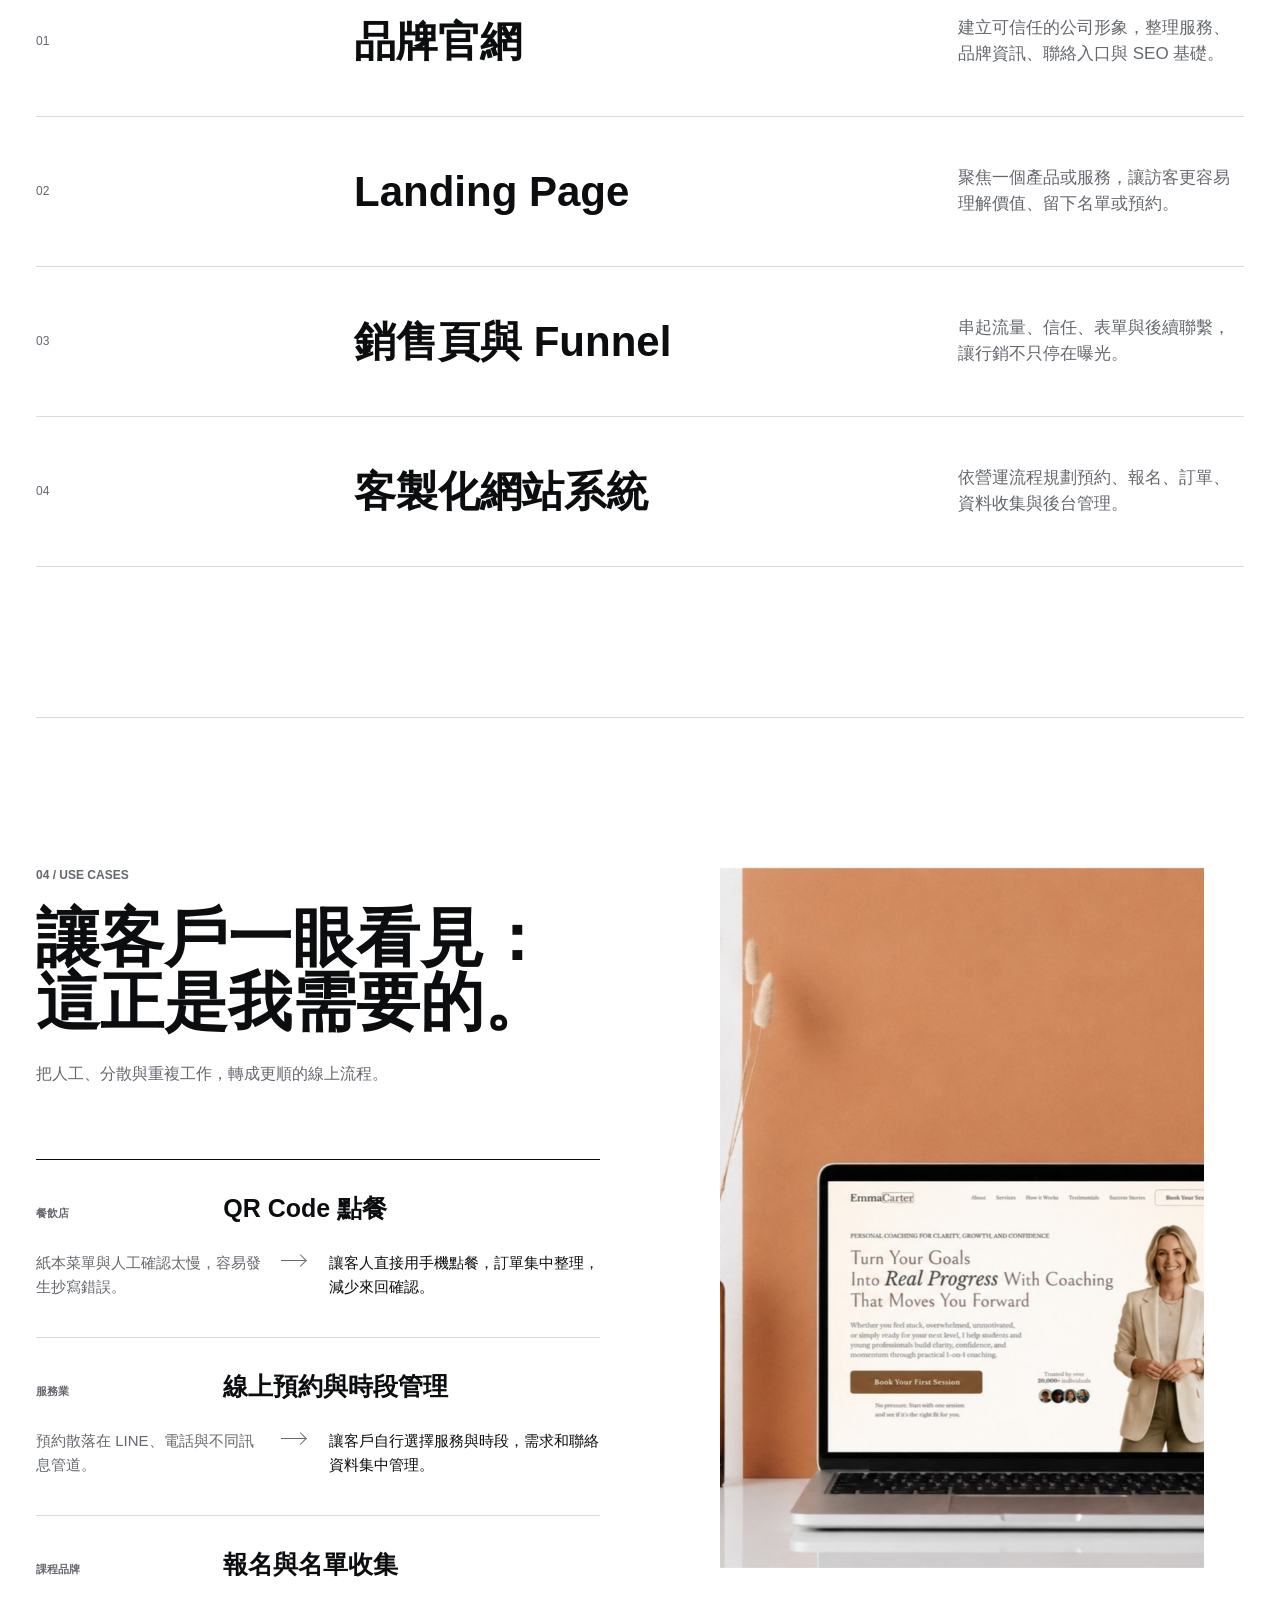
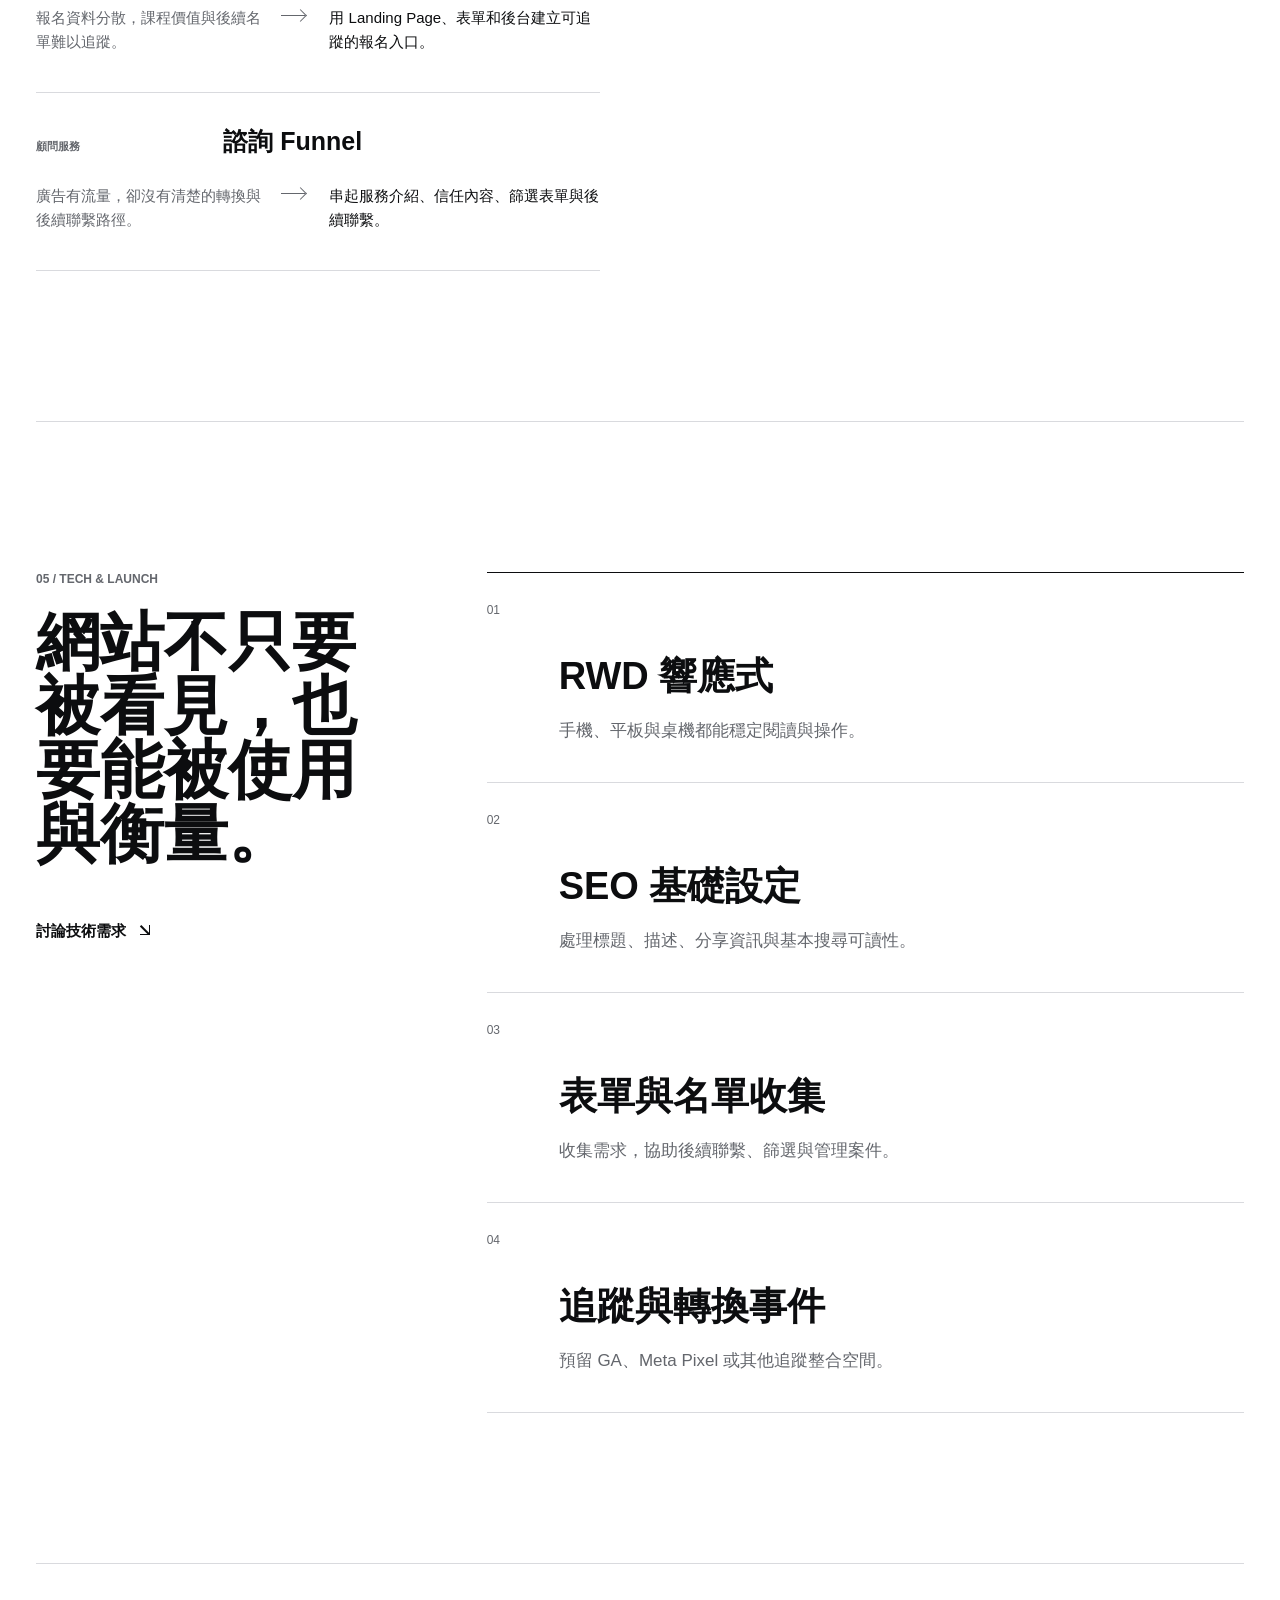
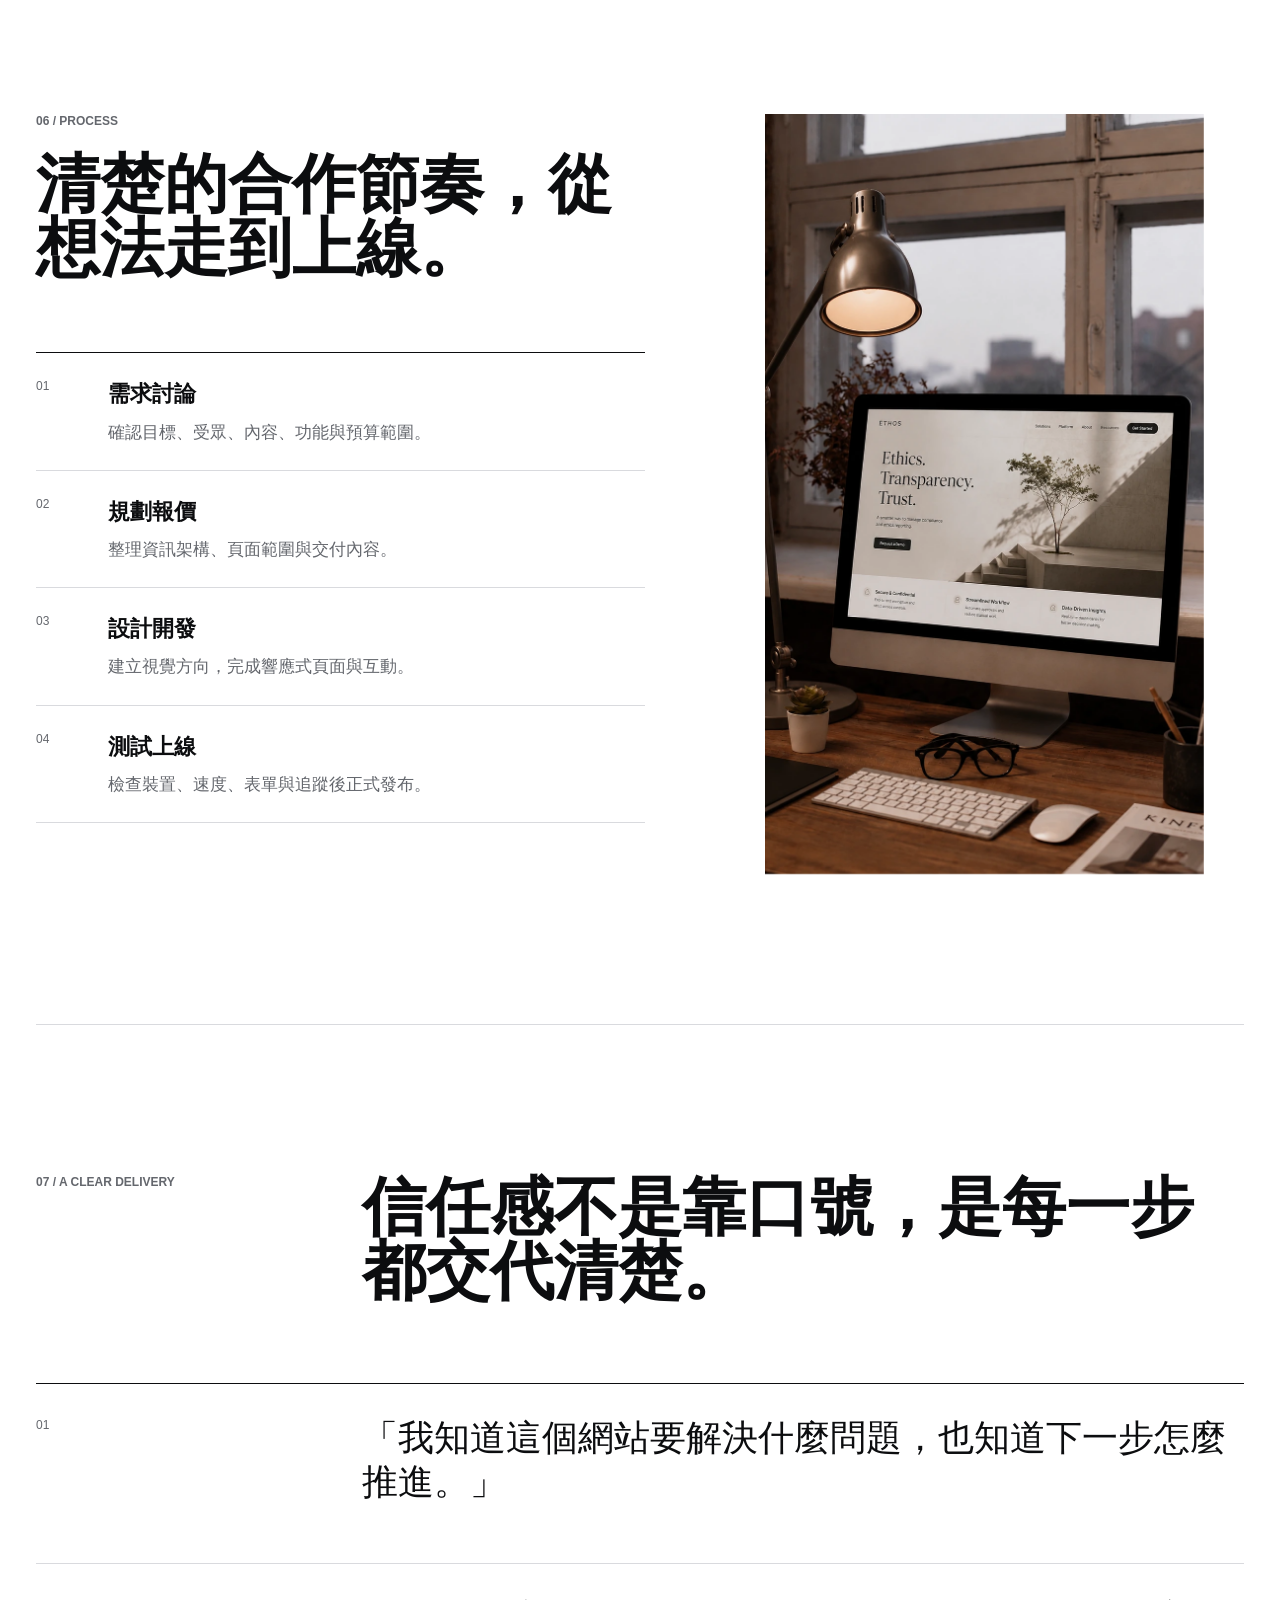
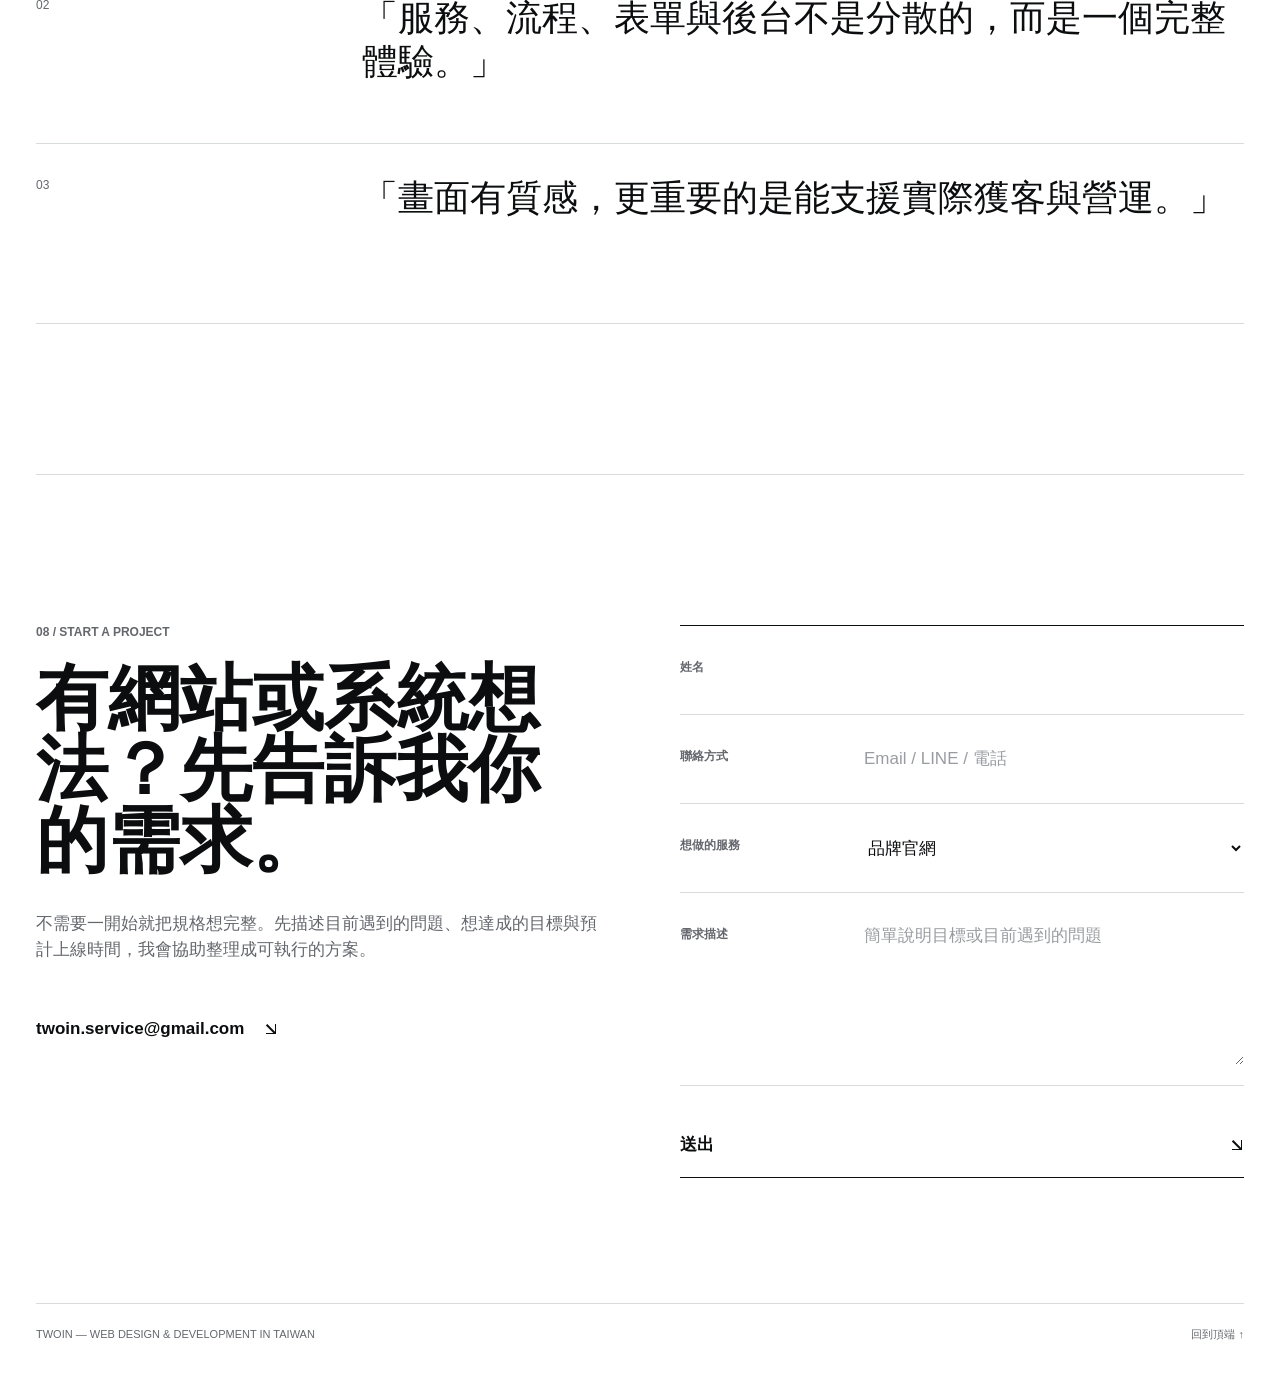
==== commit de5663c9: "Connect contact form to Resend worker" ====
--- a/index.html
+++ b/index.html
@@ -16,9 +16,9 @@
     <link rel="shortcut icon" href="./assets/design/favicon.png?v=20260813" />
     <link rel="apple-touch-icon" sizes="180x180" href="./assets/design/apple-touch-icon.png?v=20260813" />
     <link rel="preload" as="image" href="./assets/design/home-hero-background-v2.webp?v=20260813" type="image/webp" fetchpriority="high" />
-    <link rel="stylesheet" href="./styles.css?v=20260813-2" />
+    <link rel="stylesheet" href="./styles.css?v=20260813-3" />
     <noscript><style>.reveal{opacity:1;transform:none}</style></noscript>
-    <script src="./app.js?v=20260813-3" defer></script>
+    <script src="./app.js?v=20260813-4" defer></script>
   </head>
   <body>
     <a class="skip-link" href="#main">跳至主要內容</a>
@@ -240,7 +240,8 @@
           <a class="contact-mail" href="https://mail.google.com/mail/?view=cm&amp;fs=1&amp;to=twoin.service@gmail.com" target="_blank" rel="noopener noreferrer">twoin.service@gmail.com <span aria-hidden="true">↗</span></a>
         </div>
 
-        <form class="contact-form" data-contact-form>
+        <form class="contact-form" data-contact-form data-endpoint="https://contact.twoinstudio.com/submit">
+          <input class="form-honeypot" type="text" name="website" tabindex="-1" autocomplete="off" aria-hidden="true" />
           <div class="field-row">
             <label for="name">姓名</label>
             <input id="name" type="text" name="name" autocomplete="name" required />
@@ -259,8 +260,8 @@
             <label for="message">需求描述</label>
             <textarea id="message" name="message" rows="5" placeholder="簡單說明目標或目前遇到的問題" required></textarea>
           </div>
-          <button type="submit">建立 Email 草稿 <span aria-hidden="true">↗</span></button>
-          <p class="form-note" data-form-status aria-live="polite">送出後會開啟 Gmail 草稿，不會在網站儲存資料。</p>
+          <button type="submit">送出 <span aria-hidden="true">↗</span></button>
+          <p class="form-note" data-form-status aria-live="polite"></p>
         </form>
 
         <footer class="site-footer">
--- a/styles.css
+++ b/styles.css
@@ -378,6 +378,7 @@
 .contact-copy > p:not(.section-index) { max-width: 610px; color: var(--muted); }
 .contact-mail { display: inline-flex; min-height: 48px; margin-top: 24px; align-items: center; gap: 20px; font-weight: 700; }
 .contact-form { border-top: 1px solid var(--ink); }
+.form-honeypot { position: absolute !important; left: -10000px !important; width: 1px !important; height: 1px !important; opacity: 0 !important; }
 .field-row { display: grid; grid-template-columns: 160px 1fr; gap: 24px; padding: 20px 0; border-bottom: 1px solid var(--line); }
 .field-row label { padding-top: 12px; color: var(--muted); font-size: 12px; font-weight: 700; text-transform: uppercase; }
 .field-row input, .field-row select, .field-row textarea {
@@ -409,6 +410,7 @@
 }
 .contact-form button:hover { color: var(--accent); border-color: var(--accent); }
 .form-note { margin-top: 14px; color: var(--muted); font-size: 12px; }
+.form-note:empty { display: none; }
 .site-footer { grid-column: 1 / -1; padding-top: 22px; display: flex; justify-content: space-between; gap: 24px; border-top: 1px solid var(--line); color: var(--muted); font-size: 11px; text-transform: uppercase; }
 .site-footer p { margin: 0; }
 
